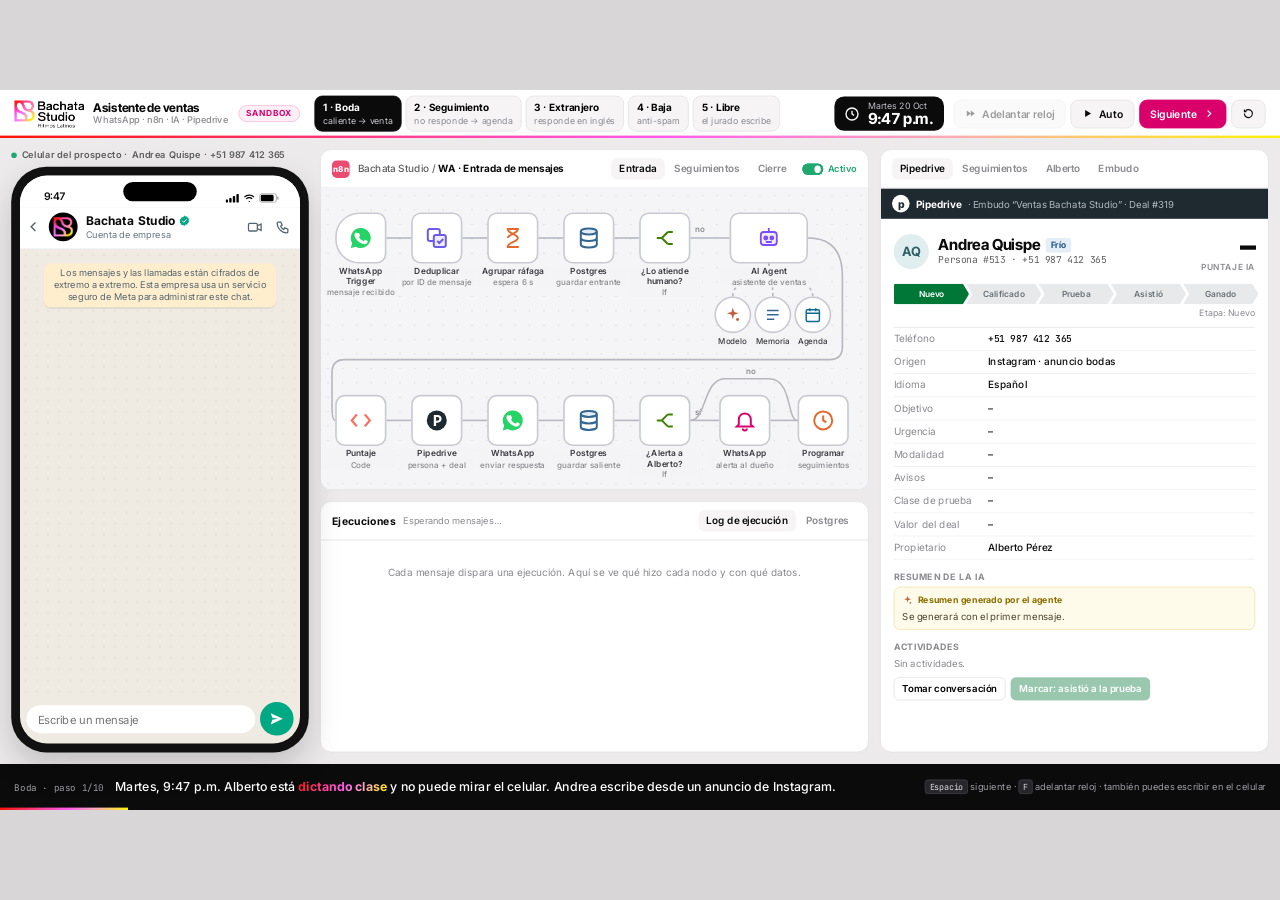
==== demo-bachata-studio.html @ f1394bec "DEMO V1" ====
<!doctype html>
<html lang="es">
<head>
<meta charset="utf-8">
<meta name="viewport" content="width=device-width, initial-scale=1">
<title>Demo Bachata Studio</title>
<link rel="preconnect" href="https://fonts.googleapis.com">
<link rel="preconnect" href="https://fonts.gstatic.com" crossorigin>
<link href="https://fonts.googleapis.com/css2?family=Inter+Tight:wght@600;700;800&family=Inter:wght@400;500;600;700&family=JetBrains+Mono:wght@400;500&display=swap" rel="stylesheet">
<style>
:root{
  --negro:#0B0B0C;--blanco:#fff;--rosa:#FF5EAC;--acento:#D9006C;--gris:#5E5E5E;--gris2:#8A8A8F;
  --linea:#E4E2E3;--suave:#F6F4F5;--fondo:#ECEAEB;
  --degradado:linear-gradient(120deg,#FD1405 0%,#FF3D8B 30%,#FF59EF 52%,#FEABB5 74%,#FEF305 100%);
  --ok:#1FA971;--run:#FF8A00;--wa:#00A884;--wa-out:#D9FDD3;--wa-bg:#EFEAE2;--wa-link:#027EB5;
  --pd:#017737;--pd-dark:#1F2A30;--n8n:#EA4B71;
  --mono:"JetBrains Mono",ui-monospace,Consolas,monospace;
}
*{box-sizing:border-box;margin:0;padding:0}
html,body{height:100%;background:#D9D6D8;overflow:hidden}
body{font-family:"Inter",system-ui,sans-serif;color:var(--negro);-webkit-font-smoothing:antialiased;font-size:13px}
button{font-family:inherit}
button:focus-visible{outline:3px solid var(--rosa);outline-offset:2px}
.viewport{position:fixed;inset:0;display:flex;align-items:center;justify-content:center}
.stage{width:1600px;height:900px;position:relative;transform-origin:center center;flex:none;background:var(--fondo);display:grid;grid-template-rows:60px 1fr 58px;overflow:hidden}

/* Barra superior */
.top{display:flex;align-items:center;gap:12px;white-space:nowrap;padding:0 18px;background:var(--blanco);border-bottom:1px solid var(--linea);position:relative}
.top::after{content:"";position:absolute;left:0;right:0;bottom:-1px;height:3px;background:var(--degradado)}
.top .logo{height:34px}
.top .ttl{font-family:"Inter Tight",sans-serif;font-weight:700;font-size:15px;letter-spacing:-.01em;line-height:1.1}
.top .ttl small{display:block;font-family:"Inter",sans-serif;font-weight:500;font-size:11.5px;color:var(--gris2);letter-spacing:0}
.sandbox{font-size:10.5px;font-weight:700;letter-spacing:.06em;text-transform:uppercase;color:var(--acento);border:1px solid #F6B9D6;background:#FFF0F7;border-radius:999px;padding:3px 9px}
.scns{display:flex;gap:5px;margin-left:6px}
.scn{border:1px solid var(--linea);background:var(--suave);border-radius:10px;padding:6px 10px;cursor:pointer;text-align:left;line-height:1.2;white-space:nowrap}
.scn b{display:block;font-size:12.5px}
.scn span{font-size:11px;color:var(--gris2)}
.scn[aria-pressed="true"]{background:var(--negro);border-color:var(--negro);color:#fff}
.scn[aria-pressed="true"] span{color:#C9C9CE}
.scn.done:not([aria-pressed="true"]) b::after{content:" ✓";color:var(--ok)}
.clock{margin-left:auto;white-space:nowrap;display:flex;align-items:center;gap:10px;background:var(--negro);color:#fff;border-radius:12px;padding:6px 14px 6px 12px}
.clock svg{width:20px;height:20px;flex:none}
.clock .d{font-size:11px;color:#BDBDC3;line-height:1.1;text-transform:capitalize}
.clock .t{font-family:"Inter Tight",sans-serif;font-weight:700;font-size:19px;line-height:1;font-variant-numeric:tabular-nums;letter-spacing:-.01em}
.clock.ff{animation:ffpulse .5s ease-in-out infinite alternate}
@keyframes ffpulse{to{box-shadow:0 0 0 4px rgba(255,94,172,.45)}}
.ctrls{display:flex;gap:6px}
.cbtn{white-space:nowrap;display:inline-flex;align-items:center;gap:7px;border:0;border-radius:10px;padding:9px 13px;font-size:13px;font-weight:600;cursor:pointer;background:var(--suave);color:var(--negro);border:1px solid var(--linea)}
.cbtn svg{width:15px;height:15px}
.cbtn.primary{background:var(--acento);border-color:var(--acento);color:#fff}
.cbtn:disabled{opacity:.4;cursor:default}

/* Cuerpo */
.main{display:grid;grid-template-columns:372px 1fr 486px;gap:14px;padding:14px;min-height:0}
.card{background:var(--blanco);border-radius:14px;border:1px solid var(--linea);overflow:hidden;display:flex;flex-direction:column;min-height:0}
.card-h{display:flex;align-items:center;gap:10px;padding:10px 14px;border-bottom:1px solid var(--linea);min-height:46px}
.card-h h4{font-size:13px;font-weight:700}
.card-h .sub{font-size:11.5px;color:var(--gris2)}
.tabs{display:flex;gap:2px;margin-left:auto;white-space:nowrap}
.tab{border:0;background:transparent;font-size:12.5px;font-weight:600;color:var(--gris2);padding:6px 10px;border-radius:8px;cursor:pointer;position:relative}
.tab[aria-selected="true"]{background:var(--suave);color:var(--negro)}
.tab .badge{position:absolute;top:-3px;right:-4px;min-width:15px;height:15px;border-radius:8px;background:var(--acento);color:#fff;font-size:9.5px;display:none;place-items:center;padding:0 4px}
.tab .badge.on{display:grid}

/* Teléfono del prospecto */
.phone-col{display:flex;flex-direction:column;align-items:center;gap:8px;min-height:0}
.phone-lbl{font-size:11.5px;color:var(--gris);font-weight:600;letter-spacing:.02em;align-self:flex-start;display:flex;gap:6px;align-items:center}
.phone-lbl i{width:7px;height:7px;border-radius:50%;background:var(--ok);display:inline-block}
.phone{width:372px;flex:1;min-height:0;border-radius:44px;background:#111;padding:11px;box-shadow:0 18px 40px rgba(0,0,0,.18);position:relative}
.phone::before{content:"";position:absolute;top:19px;left:50%;width:92px;height:24px;margin-left:-46px;background:#000;border-radius:14px;z-index:3}
.screen{width:100%;height:100%;border-radius:34px;overflow:hidden;display:flex;flex-direction:column;background:var(--wa-bg)}
.sbar{height:40px;background:#fff;display:flex;justify-content:space-between;align-items:flex-end;padding:0 26px 6px 30px;font-size:13px;font-weight:600;font-variant-numeric:tabular-nums}
.sbar .ic{display:flex;gap:5px;align-items:center}
.wa-h{background:#fff;display:flex;align-items:center;gap:10px;padding:6px 12px 9px 8px;border-bottom:1px solid #E9EDEF}
.wa-h .back{width:18px;height:18px;color:#54656F}
.wa-av{width:36px;height:36px;border-radius:50%;background:#000;display:grid;place-items:center;overflow:hidden;flex:none}
.wa-av img{width:24px;height:24px}
.wa-h b{font-size:15px;display:flex;align-items:center;gap:4px}
.wa-h b svg{width:15px;height:15px}
.wa-h small{display:block;font-size:11.5px;color:#667781;margin-top:1px}
.wa-h .ico{margin-left:auto;display:flex;gap:16px;color:#54656F}
.wa-h .ico svg{width:19px;height:19px}
.wa-chat{flex:1;overflow-y:auto;padding:10px 10px 6px;display:flex;flex-direction:column;gap:3px;scroll-behavior:smooth;
  background-color:var(--wa-bg);
  background-image:radial-gradient(rgba(0,0,0,.035) 1px,transparent 1.2px);background-size:14px 14px}
.wa-chat::-webkit-scrollbar{width:0}
.chip{align-self:center;background:#fff;color:#54656F;font-size:11.5px;padding:4px 10px;border-radius:8px;margin:8px 0 6px;box-shadow:0 1px .5px rgba(11,20,26,.13);text-transform:capitalize}
.chip.enc{background:#FFEECD;color:#54656F;text-transform:none;text-align:center;max-width:88%;line-height:1.35}
.b{max-width:82%;padding:6px 8px 4px 9px;border-radius:8px;font-size:13.6px;line-height:1.36;box-shadow:0 1px .5px rgba(11,20,26,.13);position:relative;word-wrap:break-word;animation:pop .22s ease-out}
@keyframes pop{from{opacity:0;transform:translateY(6px) scale(.98)}to{opacity:1;transform:none}}
.b.me{align-self:flex-end;background:var(--wa-out);border-top-right-radius:2px}
.b.them{align-self:flex-start;background:#fff;border-top-left-radius:2px}
.b.gap{margin-top:6px}
.b .meta{float:right;font-size:10.5px;color:#667781;margin:6px 0 -3px 10px;display:inline-flex;gap:3px;align-items:center}
.b .meta svg{width:16px;height:11px}
.b .tpl-h{font-weight:700;margin-bottom:3px}
.b .tpl-f{font-size:11.5px;color:#8696A0;margin-top:4px}
.b .tag{display:inline-block;font-size:10px;font-weight:700;color:#8696A0;letter-spacing:.03em;margin-bottom:3px}
.b.img{padding:3px 3px 4px}
.voucher{width:210px;border-radius:6px;background:linear-gradient(160deg,#742284,#9B2FAE);color:#fff;padding:14px 14px 12px;font-size:12px}
.voucher .y{font-weight:800;font-size:15px;letter-spacing:.02em}
.voucher .amt{font-family:"Inter Tight",sans-serif;font-size:30px;font-weight:800;margin:10px 0 2px}
.voucher .row{display:flex;justify-content:space-between;opacity:.9;margin-top:3px}
.b.img .icap{padding:4px 6px 0}
.btns{align-self:flex-start;width:82%;display:grid;gap:2px;margin-top:2px;animation:pop .22s ease-out}
.btns button{background:#fff;border:0;border-radius:8px;padding:9px 6px;color:var(--wa-link);font-size:13.5px;font-weight:500;box-shadow:0 1px .5px rgba(11,20,26,.13);cursor:pointer;display:flex;align-items:center;justify-content:center;gap:6px}
.btns button svg{width:14px;height:14px}
.btns button.tapped{background:#E7F3F8}
.btns.used button{color:#9DB5C0;cursor:default}
.typing{align-self:flex-start;background:#fff;border-radius:8px;border-top-left-radius:2px;padding:10px 12px;display:flex;gap:4px;box-shadow:0 1px .5px rgba(11,20,26,.13)}
.typing i{width:7px;height:7px;border-radius:50%;background:#A9B3B8;animation:bl 1s infinite}
.typing i:nth-child(2){animation-delay:.15s}.typing i:nth-child(3){animation-delay:.3s}
@keyframes bl{0%,60%,100%{opacity:.35;transform:none}30%{opacity:1;transform:translateY(-3px)}}
.wa-in{display:flex;align-items:center;gap:6px;padding:7px 8px 10px;background:transparent}
.wa-in .box{flex:1;background:#fff;border-radius:22px;padding:9px 14px;display:flex;align-items:center}
.wa-in input{border:0;outline:0;font:inherit;font-size:14px;width:100%;background:transparent}
.wa-in .send{width:42px;height:42px;border-radius:50%;background:var(--wa);border:0;display:grid;place-items:center;cursor:pointer;flex:none}
.wa-in .send svg{width:20px;height:20px;color:#fff}

/* n8n */
.center{display:grid;grid-template-rows:426px 1fr;gap:14px;min-height:0}
.n8n-logo{display:flex;align-items:center;gap:7px;font-weight:700;font-size:13px}
.n8n-logo i{width:22px;height:22px;border-radius:6px;background:var(--n8n);display:grid;place-items:center;color:#fff;font-style:normal;font-size:10px;font-weight:800}
.wf-name{font-size:12.5px;color:var(--gris);font-weight:500}
.wf-name b{color:var(--negro)}
.active-pill{display:inline-flex;align-items:center;gap:6px;font-size:11.5px;font-weight:600;color:var(--ok)}
.active-pill::before{content:"";width:26px;height:14px;border-radius:8px;background:var(--ok);box-shadow:inset 13px 0 0 2px var(--ok),inset -1px 0 0 2px var(--ok);display:inline-block;background:radial-gradient(circle at 19px 7px,#fff 5px,var(--ok) 5.5px)}
.canvas{flex:1;position:relative;background-color:#F5F5F7;background-image:radial-gradient(#CFCFD6 1px,transparent 1.2px);background-size:18px 18px}
.canvas svg.wires{position:absolute;inset:0;width:100%;height:100%;overflow:visible}
.wire{fill:none;stroke:#B7B7C0;stroke-width:2;transition:stroke .25s}
.wire.sub{stroke-dasharray:4 4}
.wire.on{stroke:var(--ok)}
.wire-lbl{font-size:10px;fill:var(--ok);font-weight:600;opacity:0;transition:opacity .25s}
.wire-lbl.on{opacity:1}
.branch-lbl{font-size:10px;fill:var(--gris2);font-weight:600}
.node{position:absolute;width:64px;height:64px;margin:-32px 0 0 -32px;background:#fff;border:2px solid #C9C9D1;border-radius:12px;display:grid;place-items:center;transition:border-color .2s,box-shadow .2s}
.node.trig{border-radius:30px 12px 12px 30px}
.node.ai{width:98px;margin-left:-49px}
.node.sub{width:46px;height:46px;margin:-23px 0 0 -23px;border-radius:50%}
.node svg{width:30px;height:30px}
.node.sub svg{width:22px;height:22px}
.node .lbl{position:absolute;top:100%;left:50%;width:94px;margin-left:-47px;margin-top:5px;text-align:center;font-size:10.5px;background:rgba(245,245,247,.92);border-radius:4px;padding:1px 2px;line-height:1.2;font-weight:600;color:#3B3B42}
.node .lbl small{display:block;font-weight:500;color:var(--gris2);font-size:10px}
.node.ai .lbl{width:124px;margin-left:-62px}
.node.sub .lbl{width:52px;margin-left:-26px;font-weight:500;font-size:10px}
.node.run{border-color:var(--run);box-shadow:0 0 0 5px rgba(255,138,0,.18)}
.node.ok{border-color:var(--ok)}
.node.skip{opacity:.45}
.node .st{position:absolute;right:-8px;top:-8px;width:18px;height:18px;border-radius:50%;display:none;place-items:center;background:var(--ok);color:#fff}
.node .st svg{width:11px;height:11px}
.node.ok .st{display:grid}
.node.run .spin{display:block}
.spin{display:none;position:absolute;inset:-2px;border-radius:inherit;border:2px solid transparent;border-top-color:var(--run);animation:sp .7s linear infinite}
@keyframes sp{to{transform:rotate(360deg)}}
.canvas .idle{position:absolute;left:14px;bottom:12px;font-size:11.5px;color:var(--gris2);display:flex;gap:6px;align-items:center}
.canvas .idle b{color:var(--negro);font-weight:600}

/* Log de ejecución y Postgres */
.exec-meta{font-size:11.5px;color:var(--gris2);display:flex;gap:10px;align-items:center;white-space:nowrap}
.exec-meta .ok{color:var(--ok);font-weight:700}
.exec-meta .run{color:var(--run);font-weight:700}
.log{flex:1;overflow-y:auto;padding:6px 0;font-size:12px}
.log::-webkit-scrollbar,.pane::-webkit-scrollbar{width:8px}
.log::-webkit-scrollbar-thumb,.pane::-webkit-scrollbar-thumb{background:#DADADF;border-radius:4px}
.le{display:grid;grid-template-columns:62px 20px 1fr auto;gap:8px;align-items:start;padding:6px 14px;border-bottom:1px solid #F1F0F1;animation:pop .2s ease-out}
.le .tm{font-family:var(--mono);font-size:11px;color:var(--gris2);padding-top:1px}
.le .ic{width:18px;height:18px;border-radius:5px;display:grid;place-items:center}
.le .ic svg{width:13px;height:13px}
.le .nm{font-weight:600}
.le .ds{color:var(--gris);font-size:11.5px;margin-top:1px}
.le .ms{font-family:var(--mono);font-size:10.5px;color:var(--gris2);padding-top:2px}
.le pre{grid-column:3 / 5;font-family:var(--mono);font-size:10.8px;line-height:1.45;background:#FAFAFB;border:1px solid #EFEFF2;border-radius:8px;padding:7px 9px;white-space:pre-wrap;word-break:break-word;color:#30303A;max-height:150px;overflow:auto;display:none}
.le.open pre{display:block}
.le .tg{cursor:pointer;font-size:10.5px;color:var(--wa-link);font-weight:600;border:0;background:none;padding:0;margin-top:2px}
.jk{color:#9C2A6B}.js{color:#0B7A55}.jn{color:#1D5FC4}
.empty{padding:26px 14px;color:var(--gris2);font-size:12.5px;text-align:center}
table.db{width:100%;border-collapse:collapse;font-size:11.5px}
table.db th{position:sticky;top:0;background:#FAFAFB;text-align:left;font-weight:600;color:var(--gris);padding:7px 10px;border-bottom:1px solid var(--linea);font-family:var(--mono);font-size:10.5px}
table.db td{padding:6px 10px;border-bottom:1px solid #F1F0F1;vertical-align:top}
table.db td.mono{font-family:var(--mono);font-size:10.5px;color:var(--gris);white-space:nowrap}
table.db tr.new{animation:hl 1.6s ease-out}
@keyframes hl{from{background:#FFF4D6}to{background:transparent}}
.dir{font-family:var(--mono);font-size:10px;font-weight:600;padding:1px 5px;border-radius:4px}
.dir.in{background:#E7F3F8;color:#0A6A91}.dir.out{background:#E8F7EF;color:#0B7A55}
.pane{flex:1;overflow-y:auto;min-height:0;display:none}
.pane.on{display:block}
</style>
<style>
/* Pipedrive */
.pd-top{display:flex;align-items:center;gap:8px;background:var(--pd-dark);color:#fff;padding:8px 14px;font-size:12px}
.pd-top .pdl{width:22px;height:22px;border-radius:50%;background:#fff;color:var(--pd-dark);display:grid;place-items:center;font-weight:800;font-size:13px}
.pd-top b{font-size:12.5px}
.pd-top span{color:#AEB8BD}
.pd-body{padding:14px 16px}
.pd-person{display:flex;gap:12px;align-items:center}
.pd-av{width:44px;height:44px;border-radius:50%;background:#E1EEF0;color:#2B5F6A;display:grid;place-items:center;font-weight:700;font-size:16px;flex:none}
.pd-person h3{font-family:"Inter Tight",sans-serif;font-size:19px;font-weight:700;letter-spacing:-.01em;line-height:1.15}
.pd-person .ph{font-size:12px;color:var(--gris);font-family:var(--mono)}
.lbl-chip{font-size:11px;font-weight:700;border-radius:4px;padding:2px 7px;margin-left:6px;vertical-align:2px}
.lbl-chip.hot{background:#FFE1E1;color:#C21D1D}.lbl-chip.warm{background:#FFF1D6;color:#A15C00}.lbl-chip.cold{background:#E3EEF7;color:#2D5F8A}
.lbl-chip.won{background:#DDF3E6;color:#0B7A55}.lbl-chip.lost{background:#ECECEE;color:#5E5E66}.lbl-chip.human{background:#EFE6FF;color:#5B2FB0}
.pd-score{margin-left:auto;text-align:right}
.pd-score .n{font-family:"Inter Tight",sans-serif;font-weight:800;font-size:40px;line-height:1;letter-spacing:-.04em;transition:color .3s}
.pd-score .t{font-size:10.5px;color:var(--gris2);font-weight:600;text-transform:uppercase;letter-spacing:.05em}
.stages{display:flex;margin:14px 0 4px}
.stg{flex:1;height:26px;background:#E7E9EA;color:#6A7378;font-size:10.5px;font-weight:600;display:grid;place-items:center;clip-path:polygon(0 0,calc(100% - 8px) 0,100% 50%,calc(100% - 8px) 100%,0 100%,8px 50%);margin-right:-4px;transition:background .35s,color .35s;white-space:nowrap}
.stg:first-child{clip-path:polygon(0 0,calc(100% - 8px) 0,100% 50%,calc(100% - 8px) 100%,0 100%);border-radius:4px 0 0 4px}
.stg.on{background:var(--pd);color:#fff}
.stg.lost{background:#8C8C94;color:#fff}
.stage-meta{display:flex;justify-content:space-between;font-size:11px;color:var(--gris2);margin-bottom:10px}
.pd-grid{display:grid;grid-template-columns:118px 1fr;font-size:12.5px;border-top:1px solid var(--linea)}
.pd-grid > div{padding:6px 0;border-bottom:1px solid #F0EFF0;min-height:29px}
.pd-grid .k{color:var(--gris2)}
.pd-grid .v{font-weight:500;transition:background .5s}
.pd-grid .v.flash{background:#FFF4D6;border-radius:4px}
.pd-sec{font-size:11px;font-weight:700;text-transform:uppercase;letter-spacing:.06em;color:var(--gris2);margin:14px 0 6px;display:flex;justify-content:space-between;align-items:center}
.ai-note{background:#FFFBEA;border:1px solid #F3E3A6;border-radius:8px;padding:8px 10px;font-size:12px;line-height:1.45;color:#4A4430}
.ai-note b{display:flex;align-items:center;gap:6px;font-size:11px;color:#8A6D00;margin-bottom:3px}
.acts{display:grid;gap:5px}
.act{display:flex;gap:8px;align-items:center;font-size:12px;padding:6px 8px;border:1px solid var(--linea);border-radius:8px;animation:pop .25s ease-out}
.act svg{width:15px;height:15px;color:var(--pd);flex:none}
.act .w{margin-left:auto;font-size:11px;color:var(--gris2);white-space:nowrap}
.act.done{opacity:.55}.act.done span:first-of-type{text-decoration:line-through}
.pd-actions{display:flex;gap:6px;margin-top:10px}
.pbtn{border:1px solid var(--linea);background:#fff;border-radius:7px;padding:6px 10px;font-size:12px;font-weight:600;cursor:pointer;display:inline-flex;gap:6px;align-items:center}
.pbtn.g{background:var(--pd);border-color:var(--pd);color:#fff}
.pbtn:disabled{opacity:.4;cursor:default}
.pbtn.pulse{animation:ring 1s ease-in-out infinite}
@keyframes ring{50%{box-shadow:0 0 0 4px rgba(1,119,55,.25)}}

/* Kanban */
.kb{display:grid;grid-template-columns:repeat(5,1fr);gap:6px;padding:12px}
.kb-col{background:#F4F5F5;border-radius:8px;padding:6px;min-height:120px}
.kb-col h5{font-size:10.5px;font-weight:700;color:#4A5257;margin:2px 2px 6px;display:flex;justify-content:space-between}
.kb-card{background:#fff;border-radius:6px;padding:6px 7px;font-size:11px;box-shadow:0 1px 2px rgba(0,0,0,.08);margin-bottom:5px;border-left:3px solid #C9C9D1;animation:pop .25s ease-out}
.kb-card b{display:block;font-size:11.5px}
.kb-card span{color:var(--gris2)}
.kb-card.hot{border-left-color:#E5484D}.kb-card.warm{border-left-color:#F5A623}.kb-card.cold{border-left-color:#5B8DB8}.kb-card.won{border-left-color:var(--pd)}.kb-card.lost{border-left-color:#8C8C94}
.kpis{display:grid;grid-template-columns:repeat(3,1fr);gap:8px;padding:0 12px 12px}
.kpi{border:1px solid var(--linea);border-radius:10px;padding:9px 10px}
.kpi .n{font-family:"Inter Tight",sans-serif;font-weight:800;font-size:24px;letter-spacing:-.03em;line-height:1}
.kpi .t{font-size:11px;color:var(--gris);margin-top:4px;line-height:1.3}

/* Seguimientos */
.q-intro{padding:12px 14px 4px;font-size:12px;color:var(--gris);line-height:1.45}
.q-rules{display:flex;flex-wrap:wrap;gap:6px;padding:6px 14px 10px}
.q-rules span{font-size:11px;background:var(--suave);border:1px solid var(--linea);border-radius:999px;padding:3px 8px}
.job{display:grid;grid-template-columns:92px 1fr auto;gap:10px;align-items:start;padding:9px 14px;border-top:1px solid #F0EFF0;animation:pop .25s ease-out}
.job .when{font-family:var(--mono);font-size:11px;line-height:1.35;color:#30303A}
.job .when small{display:block;color:var(--acento);font-family:"Inter",sans-serif;font-size:10px;margin-top:2px}
.job .what b{font-size:12.5px;display:block}
.job .what span{font-size:11.5px;color:var(--gris)}
.job .ch{display:inline-block;font-size:10px;font-weight:700;border-radius:4px;padding:1px 6px;margin-top:4px}
.ch.free{background:#E8F7EF;color:#0B7A55}.ch.tpl{background:#FFF1D6;color:#A15C00}.ch.utl{background:#E7F3F8;color:#0A6A91}
.st-pill{font-size:10.5px;font-weight:700;border-radius:999px;padding:3px 9px;white-space:nowrap}
.st-pill.prog{background:#F0F0F3;color:#4A4A55}.st-pill.sent{background:#DDF3E6;color:#0B7A55}.st-pill.canc{background:#F6E7EC;color:#A3214F;text-decoration:none}
.st-pill.next{background:var(--negro);color:#fff}
.job.cancel .what b{text-decoration:line-through;color:var(--gris2)}

/* Dueño */
.owner{padding:12px;display:flex;flex-direction:column;gap:10px;height:100%}
.owner-intro{font-size:12px;color:var(--gris);line-height:1.45}
.mini-wa{flex:1;border-radius:14px;border:1px solid var(--linea);overflow:hidden;display:flex;flex-direction:column;min-height:300px}
.mini-wa .wa-h{padding:8px 12px}
.mini-chat{flex:1;background:var(--wa-bg);padding:10px;display:flex;flex-direction:column;gap:6px;overflow-y:auto}
.alert{align-self:flex-start;max-width:92%;background:#fff;border-radius:8px;border-top-left-radius:2px;padding:8px 10px;font-size:12.5px;line-height:1.42;box-shadow:0 1px .5px rgba(11,20,26,.13);animation:pop .25s ease-out}
.alert .hd{font-weight:700;margin-bottom:3px}
.alert .meta{display:block;text-align:right;font-size:10.5px;color:#667781;margin-top:2px}
.alert-btns{display:flex;gap:4px;margin-top:6px}
.alert-btns button{flex:1;border:0;border-top:1px solid #E9EDEF;background:#fff;color:var(--wa-link);font-size:12px;font-weight:600;padding:7px 4px 2px;cursor:pointer}
.alert-btns button:disabled{color:#9DB5C0;cursor:default}

/* Embudo */
.funnel{padding:14px}
.f-row{display:grid;grid-template-columns:150px 1fr 54px;gap:10px;align-items:center;margin-bottom:9px;font-size:12.5px}
.f-bar{height:22px;background:#F0EFF0;border-radius:5px;overflow:hidden}
.f-bar i{display:block;height:100%;background:var(--negro);border-radius:5px;transition:width .6s}
.f-bar i.p{background:var(--rosa)}
.f-row b{font-family:"Inter Tight",sans-serif;font-size:15px;text-align:right}
.f-note{font-size:11.5px;color:var(--gris2);line-height:1.45;margin-top:12px;border-top:1px solid var(--linea);padding-top:10px}

/* Narración */
.cap{display:flex;align-items:center;gap:14px;padding:0 18px;background:var(--negro);color:#fff}
.cap .stepn{font-family:var(--mono);font-size:11.5px;color:#9E9EA6;white-space:nowrap}
.cap .txt{font-size:15.5px;font-weight:500;line-height:1.35;flex:1}
.cap .txt b{background:var(--degradado);-webkit-background-clip:text;background-clip:text;color:transparent;font-weight:700}
.cap .hint{font-size:11.5px;color:#9E9EA6;white-space:nowrap}
.cap .hint kbd{font-family:var(--mono);font-size:10.5px;background:#26262B;border:1px solid #3A3A40;border-radius:4px;padding:1px 5px;color:#ddd}
.progress{position:absolute;left:0;bottom:0;height:3px;background:var(--degradado);transition:width .3s}

@media (prefers-reduced-motion: reduce){*{animation:none!important;transition:none!important}}
</style>
</head>
<body>
<div class="viewport"><div class="stage" id="stage">

<header class="top">
  <img class="logo" src="[data-uri]" alt="Bachata Studio, Ritmos Latinos">
  <div class="ttl">Asistente de ventas<small>WhatsApp · n8n · IA · Pipedrive</small></div>
  <span class="sandbox">Sandbox</span>
  <div class="scns" id="scns" role="group" aria-label="Escenarios"></div>
  <div class="clock" id="clock" title="Reloj simulado">
    <svg viewBox="0 0 24 24" fill="none" stroke="currentColor" stroke-width="2"><circle cx="12" cy="12" r="9"/><path d="M12 7v5l3 2"/></svg>
    <div><div class="d" id="clockD">–</div><div class="t" id="clockT">–</div></div>
  </div>
  <div class="ctrls">
    <button class="cbtn" id="btnFF" title="Adelantar el reloj al siguiente envío programado">
      <svg viewBox="0 0 24 24" fill="currentColor"><path d="M4 6l8 6-8 6zM12 6l8 6-8 6z"/></svg>Adelantar reloj</button>
    <button class="cbtn" id="btnAuto" title="Reproducir el escenario solo">
      <svg viewBox="0 0 24 24" fill="currentColor"><path d="M7 5l12 7-12 7z"/></svg><span>Auto</span></button>
    <button class="cbtn primary" id="btnNext" title="Siguiente paso (Espacio)">Siguiente
      <svg viewBox="0 0 24 24" fill="none" stroke="currentColor" stroke-width="2.5"><path d="M9 6l6 6-6 6"/></svg></button>
    <button class="cbtn" id="btnReset" title="Reiniciar todo">
      <svg viewBox="0 0 24 24" fill="none" stroke="currentColor" stroke-width="2.2"><path d="M4 12a8 8 0 1 0 2.4-5.7M4 4v4h4"/></svg></button>
  </div>
</header>

<main class="main">

  <!-- Teléfono del prospecto -->
  <section class="phone-col" aria-label="WhatsApp del prospecto">
    <div class="phone-lbl"><i></i>Celular del prospecto · <span id="leadLbl">–</span></div>
    <div class="phone">
      <div class="screen">
        <div class="sbar"><span id="sbTime">9:41</span><span class="ic">
          <svg width="17" height="11" viewBox="0 0 17 11" fill="#000"><rect x="0" y="7" width="3" height="4" rx="1"/><rect x="4.5" y="5" width="3" height="6" rx="1"/><rect x="9" y="2.5" width="3" height="8.5" rx="1"/><rect x="13.5" y="0" width="3" height="11" rx="1"/></svg>
          <svg width="15" height="11" viewBox="0 0 15 11" fill="#000"><path d="M7.5 2.2c2.1 0 4 .8 5.5 2.2l1.1-1.1A9.3 9.3 0 0 0 7.5.6 9.3 9.3 0 0 0 .9 3.3L2 4.4a7.7 7.7 0 0 1 5.5-2.2zm0 3.2c1.2 0 2.3.5 3.2 1.3l1.1-1.1a6.1 6.1 0 0 0-8.6 0l1.1 1.1c.9-.8 2-1.3 3.2-1.3zm0 3.2c.4 0 .8.2 1.1.4L7.5 10.1 6.4 9c.3-.2.7-.4 1.1-.4z"/></svg>
          <svg width="25" height="12" viewBox="0 0 25 12"><rect x=".5" y=".5" width="21" height="11" rx="3" fill="none" stroke="#000" opacity=".4"/><rect x="2" y="2" width="16" height="8" rx="1.6" fill="#000"/><rect x="22.5" y="4" width="1.6" height="4" rx=".8" fill="#000" opacity=".4"/></svg></span></div>
        <div class="wa-h">
          <svg class="back" viewBox="0 0 24 24" fill="none" stroke="currentColor" stroke-width="2.4"><path d="M15 5l-7 7 7 7"/></svg>
          <div class="wa-av"><img src="[data-uri]" alt=""></div>
          <div><b>Bachata Studio <svg viewBox="0 0 24 24"><path fill="#00A884" d="M12 1.5l2.6 1.9 3.2-.1 1 3 2.6 1.9-1 3.1 1 3.1-2.6 1.9-1 3-3.2-.1L12 22.5l-2.6-1.9-3.2.1-1-3L2.6 15.8l1-3.1-1-3.1 2.6-1.9 1-3 3.2.1z"/><path d="M8 12.2l2.7 2.7L16.3 9" fill="none" stroke="#fff" stroke-width="2"/></svg></b><small>Cuenta de empresa</small></div>
          <div class="ico"><svg viewBox="0 0 24 24" fill="none" stroke="currentColor" stroke-width="2"><rect x="2" y="6" width="14" height="12" rx="2"/><path d="M16 10l6-3v10l-6-3"/></svg><svg viewBox="0 0 24 24" fill="none" stroke="currentColor" stroke-width="2"><path d="M5 4h4l2 5-2.5 1.5a11 11 0 0 0 5 5L15 13l5 2v4a2 2 0 0 1-2 2A16 16 0 0 1 3 6a2 2 0 0 1 2-2"/></svg></div>
        </div>
        <div class="wa-chat" id="waChat" aria-live="polite"></div>
        <form class="wa-in" id="waForm" autocomplete="off">
          <div class="box"><input id="waInput" placeholder="Escribe un mensaje" aria-label="Escribir como prospecto"></div>
          <button class="send" type="submit" aria-label="Enviar"><svg viewBox="0 0 24 24" fill="currentColor"><path d="M3 20.5l18-8.5L3 3.5l2.2 7.1L14 12l-8.8 1.4z"/></svg></button>
        </form>
      </div>
    </div>
  </section>

  <!-- n8n -->
  <section class="center">
    <div class="card">
      <div class="card-h">
        <span class="n8n-logo"><i>n8n</i></span>
        <span class="wf-name" id="wfName">–</span>
        <div class="tabs" id="wfTabs" role="tablist" aria-label="Workflows"></div>
        <span class="active-pill">Activo</span>
      </div>
      <div class="canvas" id="canvas"></div>
    </div>
    <div class="card">
      <div class="card-h">
        <h4 id="execTitle">Ejecuciones</h4>
        <span class="exec-meta" id="execMeta">Esperando mensajes…</span>
        <div class="tabs" role="tablist" aria-label="Detalle">
          <button class="tab" role="tab" data-lp="exec" aria-selected="true">Log de ejecución</button>
          <button class="tab" role="tab" data-lp="db" aria-selected="false">Postgres<span class="badge" id="bdgDb"></span></button>
        </div>
      </div>
      <div class="pane on log" id="lpExec"><div class="empty">Cada mensaje dispara una ejecución. Aquí se ve qué hizo cada nodo y con qué datos.</div></div>
      <div class="pane" id="lpDb">
        <table class="db"><thead><tr><th>id</th><th>telefono</th><th>dir</th><th>texto</th><th>wamid</th><th>created_at</th></tr></thead><tbody id="dbRows"></tbody></table>
      </div>
    </div>
  </section>

  <!-- Derecha -->
  <section class="card" aria-label="CRM y seguimiento">
    <div class="card-h">
      <div class="tabs" id="rTabs" role="tablist" aria-label="Paneles" style="margin-left:0">
        <button class="tab" role="tab" data-rp="crm" aria-selected="true">Pipedrive<span class="badge" id="bdg-crm"></span></button>
        <button class="tab" role="tab" data-rp="seg" aria-selected="false">Seguimientos<span class="badge" id="bdg-seg"></span></button>
        <button class="tab" role="tab" data-rp="owner" aria-selected="false">Alberto<span class="badge" id="bdg-owner"></span></button>
        <button class="tab" role="tab" data-rp="funnel" aria-selected="false">Embudo<span class="badge" id="bdg-funnel"></span></button>
      </div>
    </div>
    <div class="pane on" id="rp-crm"></div>
    <div class="pane" id="rp-seg"></div>
    <div class="pane" id="rp-owner"></div>
    <div class="pane" id="rp-funnel"></div>
  </section>
</main>

<footer class="cap">
  <span class="stepn" id="capStep">–</span>
  <span class="txt" id="capTxt">–</span>
  <span class="hint"><kbd>Espacio</kbd> siguiente · <kbd>F</kbd> adelantar reloj · también puedes escribir en el celular</span>
  <i class="progress" id="capProg"></i>
</footer>

</div></div>
<script>
/* =====================================================================
   CONFIGURACIÓN DEL ESTUDIO
   Datos de bachatastudio.com y del pitch. Los marcados "POR CONFIRMAR"
   deben validarse con Alberto antes del pitch.
   ===================================================================== */
const CONFIG = {
  estudio: 'Bachata Studio',
  director: 'Alberto Pérez',
  directorCorto: 'Alberto',
  direccion: 'Calle Tarata 269, Int. 205, Miraflores',
  numero: '+51 963 068 846',
  phoneNumberId: '481920374651029',
  precioHora: 50,                               // clases privadas, S/ 50 la hora (pitch)
  mensualidad: 'S/ 220 al mes',                 // POR CONFIRMAR con el estudio
  paqueteBoda: { horas: 8, precio: 350, vigencia: '2 meses' }, // paquete real del estudio (página de reservas)
  paquetes: [{ h: 4, p: 200, v: '1 mes' }, { h: 8, p: 350, v: '2 meses' }, { h: 16, p: 600, v: '3 meses' }],
  horario: {
    es: 'de lunes a viernes de 6 a 10 p.m. y los sábados de 5 a 10 p.m.',
    en: 'Monday to Friday 6–10 p.m. and Saturdays 5–10 p.m.'
  },
  pruebas: [{ dow: 4, h: 19 }, { dow: 6, h: 17 }], // clases de prueba: jueves 7 p.m. y sábado 5 p.m. (POR CONFIRMAR)
  ltv: 2100,
  silencio: { desde: 21, hasta: 9 },            // no se envían seguimientos comerciales de 9 p.m. a 9 a.m.
  cadencia: [
    { k: 's8',  h: 8,   n: 'Seguimiento 8 h' },
    { k: 's23', h: 23,  n: 'Seguimiento 23 h' },
    { k: 'd3',  h: 72,  n: 'Seguimiento día 3' },
    { k: 'd7',  h: 168, n: 'Seguimiento día 7' }
  ],
  umbralCaliente: 80,
  modelo: 'claude-haiku-5-5'
};

/* ---------- utilidades ---------- */
const $ = (s, r = document) => r.querySelector(s);
const $$ = (s, r = document) => [...r.querySelectorAll(s)];
const el = (tag, cls, html) => { const e = document.createElement(tag); if (cls) e.className = cls; if (html != null) e.innerHTML = html; return e; };
const esc = s => String(s).replace(/[&<>"]/g, c => ({ '&': '&amp;', '<': '&lt;', '>': '&gt;', '"': '&quot;' }[c]));
const norm = s => s.toLowerCase().normalize('NFD').replace(/[̀-ͯ]/g, '');
let SPEED = 1;
const sleep = ms => new Promise(r => setTimeout(r, ms * SPEED));
const rnd = (a, b) => a + Math.random() * (b - a);
const hex = n => [...Array(n)].map(() => '0123456789ABCDEF'[Math.floor(Math.random() * 16)]).join('');
const wamid = () => 'wamid.HBgLNTE5' + hex(26);

const DIAS = ['domingo', 'lunes', 'martes', 'miércoles', 'jueves', 'viernes', 'sábado'];
const DIAS_EN = ['Sunday', 'Monday', 'Tuesday', 'Wednesday', 'Thursday', 'Friday', 'Saturday'];
const MESES = ['ene', 'feb', 'mar', 'abr', 'may', 'jun', 'jul', 'ago', 'set', 'oct', 'nov', 'dic'];
function fmtT(d) { let h = d.getHours(), m = d.getMinutes(); const ap = h >= 12 ? 'p.m.' : 'a.m.'; h = h % 12 || 12; return h + ':' + String(m).padStart(2, '0') + ' ' + ap; }
function fmtTen(d) { let h = d.getHours(), m = d.getMinutes(); const ap = h >= 12 ? 'p.m.' : 'a.m.'; h = h % 12 || 12; return h + (m ? ':' + String(m).padStart(2, '0') : '') + ' ' + ap; }
function fmtTshort(d) { let h = d.getHours(), m = d.getMinutes(); const ap = h >= 12 ? 'p.m.' : 'a.m.'; h = h % 12 || 12; return h + (m ? ':' + String(m).padStart(2, '0') : '') + ' ' + ap; }
const fmtDay = d => DIAS[d.getDay()] + ' ' + d.getDate() + ' ' + MESES[d.getMonth()];
const fmtDT = d => DIAS[d.getDay()].slice(0, 3) + ' ' + d.getDate() + ' · ' + fmtT(d);
const iso = d => { const p = n => String(n).padStart(2, '0'); return d.getFullYear() + '-' + p(d.getMonth() + 1) + '-' + p(d.getDate()) + ' ' + p(d.getHours()) + ':' + p(d.getMinutes()) + ':' + p(d.getSeconds()) + '-05'; };
const addH = (d, h) => new Date(d.getTime() + h * 3600e3);
const addS = (d, s) => new Date(d.getTime() + s * 1e3);
const sameDay = (a, b) => a && b && a.toDateString() === b.toDateString();
function slotLabel(d, lang) {
  if (lang === 'en') return DIAS_EN[d.getDay()] + ' ' + fmtTshort(d);
  const n = DIAS[d.getDay()]; return n[0].toUpperCase() + n.slice(1) + ' ' + fmtTshort(d);
}
function nextSlots(from, n = 2) {
  const out = []; const d = new Date(from); d.setMinutes(0, 0, 0);
  for (let i = 0; i < 21 * 24 && out.length < n; i++) {
    d.setHours(d.getHours() + 1);
    if ((d - from) < 12 * 3600e3) continue;
    if (CONFIG.pruebas.some(p => p.dow === d.getDay() && p.h === d.getHours())) out.push(new Date(d));
  }
  return out;
}

/* ---------- JSON coloreado para el log ---------- */
function jsonHTML(o) {
  return esc(JSON.stringify(o, null, 2))
    .replace(/(&quot;[^&]*?&quot;)(\s*:)/g, '<span class="jk">$1</span>$2')
    .replace(/:\s(&quot;.*?&quot;)/g, ': <span class="js">$1</span>')
    .replace(/:\s(-?\d+\.?\d*|true|false|null)/g, ': <span class="jn">$1</span>');
}

/* ---------- íconos ---------- */
const IC = {
  wa: '<svg viewBox="0 0 24 24"><path fill="#25D366" d="M12 2a10 10 0 0 0-8.6 15.1L2 22l5-1.3A10 10 0 1 0 12 2z"/><path fill="#fff" d="M8.6 7.3c.2-.4.4-.4.7-.4h.5c.2 0 .4 0 .6.5l.8 1.9c.1.2.1.4 0 .6l-.4.6-.4.4c-.1.2-.2.3 0 .6.2.3.8 1.3 1.7 2.1 1.2 1 2.1 1.3 2.4 1.5.3.1.5.1.6-.1l.9-1c.2-.3.4-.2.6-.1l1.8.9c.3.1.4.2.5.3 0 .2 0 .9-.3 1.6-.3.7-1.6 1.4-2.2 1.4-.6.1-1.2.3-3.9-.8-3.3-1.3-5.4-4.7-5.5-4.9-.2-.2-1.3-1.7-1.3-3.3s.8-2.3 1.1-2.6z"/></svg>',
  dedupe: '<svg viewBox="0 0 24 24" fill="none" stroke="#6B5CE7" stroke-width="2"><rect x="3" y="3" width="12" height="12" rx="2"/><rect x="9" y="9" width="12" height="12" rx="2" fill="#EEEBFF"/><path d="M12.5 15l2 2 4-4"/></svg>',
  wait: '<svg viewBox="0 0 24 24" fill="none" stroke="#E26A2C" stroke-width="2"><path d="M6 3h12M6 21h12M7 3c0 5 10 5 10 9s-10 4-10 9M17 3c0 5-10 5-10 9"/></svg>',
  pg: '<svg viewBox="0 0 24 24" fill="none" stroke="#336791" stroke-width="2"><ellipse cx="12" cy="5.5" rx="8" ry="3" fill="#E4EDF5"/><path d="M4 5.5v13c0 1.7 3.6 3 8 3s8-1.3 8-3v-13M4 12c0 1.7 3.6 3 8 3s8-1.3 8-3"/></svg>',
  ifn: '<svg viewBox="0 0 24 24" fill="none" stroke="#408000" stroke-width="2"><path d="M4 12h5M15 6h5M15 18h5M9 12l6-6M9 12l6 6"/></svg>',
  ai: '<svg viewBox="0 0 24 24" fill="none" stroke="#7B4DFF" stroke-width="1.8"><rect x="4" y="6" width="16" height="13" rx="3" fill="#F1ECFF"/><circle cx="9" cy="12" r="1.5" fill="#7B4DFF"/><circle cx="15" cy="12" r="1.5" fill="#7B4DFF"/><path d="M12 2v4M9 16h6"/></svg>',
  model: '<svg viewBox="0 0 24 24" fill="#C15F3C"><path d="M12 2l1.8 6.2L20 10l-6.2 1.8L12 18l-1.8-6.2L4 10l6.2-1.8z"/><circle cx="18.5" cy="18.5" r="2"/></svg>',
  mem: '<svg viewBox="0 0 24 24" fill="none" stroke="#336791" stroke-width="2"><path d="M4 6h16M4 12h16M4 18h10"/></svg>',
  tool: '<svg viewBox="0 0 24 24" fill="none" stroke="#0A6A91" stroke-width="2"><rect x="3" y="5" width="18" height="16" rx="2"/><path d="M3 10h18M8 3v4M16 3v4"/></svg>',
  code: '<svg viewBox="0 0 24 24" fill="none" stroke="#FF6D5A" stroke-width="2.2"><path d="M8 6l-5 6 5 6M16 6l5 6-5 6"/></svg>',
  pd: '<svg viewBox="0 0 24 24"><circle cx="12" cy="12" r="10" fill="#1F2A30"/><path fill="#fff" d="M9 6.5h3.6c2.6 0 4.2 1.6 4.2 3.9s-1.6 3.9-4.2 3.9h-1.3v3.2H9zm2.3 2v3.8h1.2c1.3 0 2-.7 2-1.9s-.7-1.9-2-1.9z"/></svg>',
  bell: '<svg viewBox="0 0 24 24" fill="none" stroke="#D9006C" stroke-width="2"><path d="M6 16V11a6 6 0 1 1 12 0v5l2 2H4zM10 20a2 2 0 0 0 4 0"/></svg>',
  sched: '<svg viewBox="0 0 24 24" fill="none" stroke="#E26A2C" stroke-width="2"><circle cx="12" cy="12" r="9"/><path d="M12 7v5l3 2"/></svg>',
  cal: '<svg viewBox="0 0 24 24" fill="none" stroke="#0A6A91" stroke-width="2"><rect x="3" y="5" width="18" height="16" rx="2"/><path d="M3 10h18M8 3v4M16 3v4M8 14h3v3H8z"/></svg>',
  tpl: '<svg viewBox="0 0 24 24" fill="none" stroke="#A15C00" stroke-width="2"><rect x="4" y="3" width="16" height="18" rx="2" fill="#FFF6E2"/><path d="M8 8h8M8 12h8M8 16h5"/></svg>',
  eye: '<svg viewBox="0 0 24 24" fill="none" stroke="#7B4DFF" stroke-width="2"><path d="M2 12s4-7 10-7 10 7 10 7-4 7-10 7S2 12 2 12z" fill="#F1ECFF"/><circle cx="12" cy="12" r="3"/></svg>',
  user: '<svg viewBox="0 0 24 24" fill="none" stroke="#D9006C" stroke-width="2"><circle cx="10" cy="8" r="4"/><path d="M3 21c0-4 3-6 7-6M15 18l2 2 4-4"/></svg>',
  fitco: '<svg viewBox="0 0 24 24"><rect x="2" y="2" width="20" height="20" rx="6" fill="#111"/><path d="M7 8.5h3M7 15.5h3M5.5 12h13M14 8.5h3M14 15.5h3" stroke="#3CE0A0" stroke-width="2.2" stroke-linecap="round"/></svg>',
  sw: '<svg viewBox="0 0 24 24" fill="none" stroke="#408000" stroke-width="2"><path d="M4 12h6M10 12l6-7h4M10 12h10M10 12l6 7h4"/></svg>',
  check: '<svg viewBox="0 0 24 24" fill="none" stroke="#fff" stroke-width="3.5"><path d="M5 12.5l4.5 4.5L19 7.5"/></svg>',
  ticks: '<svg viewBox="0 0 16 11" fill="none" stroke="#53BDEB" stroke-width="1.5"><path d="M1 6l3 3 6-7M6 8l1 1 6-7"/></svg>',
  reply: '<svg viewBox="0 0 24 24" fill="none" stroke="currentColor" stroke-width="2"><path d="M9 14l-5-5 5-5M4 9h10a6 6 0 0 1 6 6v5"/></svg>',
  link: '<svg viewBox="0 0 24 24" fill="none" stroke="currentColor" stroke-width="2"><path d="M14 4h6v6M20 4l-9 9M18 14v5a1 1 0 0 1-1 1H5a1 1 0 0 1-1-1V7a1 1 0 0 1 1-1h5"/></svg>'
};

/* ---------- estado ---------- */
const S = {
  now: new Date(2026, 9, 20, 21, 46),
  leads: {}, order: [], current: null,
  jobs: [], db: [], alerts: [],
  exec: 2317, rowId: 1041, deal: 318, person: 512,
  busy: false, auto: false,
  stats: { respuestas: 0, tiempos: [], fueraHorario: 0, seguimientos: 0, pruebas: 0, ventas: 0, monto: 0, bajas: 0 }
};

function newLead(o) {
  const L = Object.assign({
    lang: 'es', origen: 'Botón web', objetivo: null, urgencia: null, urgSem: null, modalidad: null, estilo: null,
    consent: null, askedConsent: false, trial: null, score: 0, label: null, stage: 'Nuevo', lost: false, won: false,
    human: false, lastIn: null, chat: [], acts: [], resumen: '', value: null, alerted: false, lastDay: null,
    pidioPrecio: false, flags: {}
  }, o);
  L.personId = ++S.person; L.dealId = ++S.deal;
  S.leads[L.id] = L; S.order.push(L.id);
  return L;
}
const cur = () => S.leads[S.current];

/* ---------- reloj ---------- */
function renderClock() {
  $('#clockD').textContent = fmtDay(S.now);
  $('#clockT').textContent = fmtT(S.now);
  $('#sbTime').textContent = fmtT(S.now).replace(/ [ap]\.m\./, '');
}
async function advanceTo(target, animate = true) {
  if (!animate || target - S.now < 60e3) { S.now = new Date(target); renderClock(); return; }
  $('#clock').classList.add('ff');
  const start = S.now.getTime(), end = target.getTime(), steps = 26;
  for (let i = 1; i <= steps; i++) {
    const k = i / steps, e = 1 - Math.pow(1 - k, 3);
    S.now = new Date(start + (end - start) * e); renderClock();
    await sleep(38);
  }
  S.now = new Date(target); renderClock();
  $('#clock').classList.remove('ff');
}
const tick = s => { S.now = addS(S.now, s); renderClock(); };

/* ---------- celular del prospecto ---------- */
function chatPush(L, item) {
  if (item.at && !sameDay(L.lastDay, item.at) && item.kind !== 'chip' && item.kind !== 'btns') {
    L.lastDay = item.at;
    chatPush(L, { kind: 'chip', text: fmtDay(item.at) });
  }
  L.chat.push(item);
  if (L.id === S.current) { $('#waChat').append(renderItem(L, item)); scrollChat(); }
}
function scrollChat() { const c = $('#waChat'); c.scrollTop = c.scrollHeight; }
function renderItem(L, it) {
  if (it.kind === 'chip') return el('div', 'chip', esc(it.text));
  if (it.kind === 'enc') return el('div', 'chip enc', esc(it.text));
  if (it.kind === 'btns') {
    const w = el('div', 'btns' + (it.used ? ' used' : ''));
    it.opts.forEach(o => {
      const b = el('button', it.used === o ? 'tapped' : '', IC.reply + esc(o));
      b.type = 'button';
      b.onclick = () => { if (it.used || S.busy) return; userTap(L, it, o); };
      w.append(b);
    });
    it.node = w; return w;
  }
  const me = it.kind === 'me';
  const b = el('div', 'b ' + (me ? 'me' : 'them') + (it.img ? ' img' : ''));
  let h = '';
  if (it.tpl) h += '<div class="tag">PLANTILLA · ' + esc(it.tpl.cat.toUpperCase()) + '</div>' + (it.tpl.header ? '<div class="tpl-h">' + esc(it.tpl.header) + '</div>' : '');
  if (it.img) h += it.img + '<div class="icap">' + esc(it.text || '');
  else h += esc(it.text).replace(/\n/g, '<br>');
  if (it.tpl && it.tpl.footer) h += '<div class="tpl-f">' + esc(it.tpl.footer) + '</div>';
  h += '<span class="meta">' + fmtT(it.at) + (me ? IC.ticks : '') + '</span>';
  if (it.img) h += '</div>';
  b.innerHTML = h;
  return b;
}
function renderPhone() {
  const L = cur(); const c = $('#waChat'); c.innerHTML = '';
  if (!L) return;
  $('#leadLbl').textContent = L.name + ' · ' + L.phoneFmt;
  c.append(el('div', 'chip enc', 'Los mensajes y las llamadas están cifrados de extremo a extremo. Esta empresa usa un servicio seguro de Meta para administrar este chat.'));
  L.chat.forEach(it => c.append(renderItem(L, it)));
  scrollChat();
}
function showTyping(on) {
  const c = $('#waChat'); const t = $('.typing', c);
  if (on && !t) { c.append(el('div', 'typing', '<i></i><i></i><i></i>')); scrollChat(); }
  if (!on && t) t.remove();
}
async function typeInto(text) {
  const inp = $('#waInput'); inp.value = '';
  const n = text.length, per = Math.max(10, Math.min(28, 900 / n));
  for (let i = 0; i < n; i++) { inp.value += text[i]; if (i % 2 === 0) await sleep(per); }
  await sleep(220); inp.value = '';
}

/* ---------- badges de pestañas ---------- */
function badge(id, on = true) { const b = $('#bdg-' + id) || $('#' + id); if (!b) return; b.textContent = on === true ? '•' : on; b.classList.toggle('on', !!on); }
function showR(tab) {
  $$('#rTabs .tab').forEach(t => t.setAttribute('aria-selected', t.dataset.rp === tab));
  $$('[id^="rp-"]').forEach(p => p.classList.toggle('on', p.id === 'rp-' + tab));
  badge(tab, false);
}
function showL(tab) {
  $$('[data-lp]').forEach(t => t.setAttribute('aria-selected', t.dataset.lp === tab));
  $('#lpExec').classList.toggle('on', tab === 'exec'); $('#lpDb').classList.toggle('on', tab === 'db');
  if (tab === 'db') badge('bdgDb', false);
}

/* =====================================================================
   PANELES: Pipedrive, Seguimientos, Celular de Alberto, Embudo, Postgres
   ===================================================================== */
const STAGES = ['Nuevo', 'Calificado', 'Prueba agendada', 'Asistió', 'Ganado'];
function labelOf(L) {
  if (L.won) return ['won', 'Ganado'];
  if (L.lost) return ['lost', 'Perdido'];
  if (L.score >= CONFIG.umbralCaliente) return ['hot', 'Caliente'];
  if (L.score >= 50) return ['warm', 'Tibio'];
  return ['cold', 'Frío'];
}
function fieldsOf(L) {
  return [
    ['Teléfono', '<span style="font-family:var(--mono);font-size:12px">' + esc(L.e164) + '</span>'],
    ['Origen', esc(L.origen)],
    ['Idioma', L.lang === 'en' ? 'Inglés' : 'Español'],
    ['Objetivo', esc(L.objetivo || '–')],
    ['Urgencia', esc(L.urgencia || '–')],
    ['Modalidad', esc(L.modalidad || '–')],
    ['Avisos', L.consent === true ? 'Aceptó recibir avisos' : L.consent === false ? (L.lost ? 'Pidió baja' : 'No acepta avisos') : '–'],
    ['Clase de prueba', L.trial ? fmtDay(L.trial) + ', ' + fmtTshort(L.trial) : '–'],
    ['Valor del deal', L.value ? 'S/ ' + L.value.toLocaleString('es-PE') : '–'],
    ['Propietario', CONFIG.director]
  ];
}
function renderCRM() {
  const L = cur(); const p = $('#rp-crm');
  if (!L) { p.innerHTML = '<div class="empty">Sin prospectos todavía.</div>'; return; }
  const [lc, lt] = labelOf(L);
  const prev = L._prev || {};
  const F = fieldsOf(L);
  const stIdx = L.lost ? -1 : STAGES.indexOf(L.stage);
  const ini = L.name.split(' ').map(w => w[0]).slice(0, 2).join('');
  const since = L.firstIn ? 'Creado ' + fmtDT(L.firstIn) : '';
  p.innerHTML = `
    <div class="pd-top"><span class="pdl">p</span><b>Pipedrive</b><span>· Embudo “Ventas Bachata Studio” · Deal #${L.dealId}</span></div>
    <div class="pd-body">
      <div class="pd-person">
        <div class="pd-av">${esc(ini)}</div>
        <div><h3>${esc(L.name)}<span class="lbl-chip ${lc}">${lt}</span>${L.human ? '<span class="lbl-chip human">Atiende humano</span>' : ''}</h3>
          <div class="ph">Persona #${L.personId} · ${esc(L.e164)}</div></div>
        <div class="pd-score"><div class="n ${L.score >= CONFIG.umbralCaliente ? 'grad' : ''}" style="${L.score >= CONFIG.umbralCaliente ? 'color:var(--acento)' : ''}">${L.score || '–'}</div><div class="t">Puntaje IA</div></div>
      </div>
      <div class="stages">${STAGES.map((s, i) => `<div class="stg ${L.lost ? (i === 0 ? 'lost' : '') : (i <= stIdx ? 'on' : '')}">${L.lost && i === 0 ? 'Perdido' : s.replace(' agendada', '')}</div>`).join('')}</div>
      <div class="stage-meta"><span>${since}</span><span>${L.lost ? 'Motivo: ' + esc(L.lostReason || '') : 'Etapa: ' + esc(L.stage)}</span></div>
      <div class="pd-grid">${F.map(([k, v]) => `<div class="k">${k}</div><div class="v ${prev[k] !== undefined && prev[k] !== v ? 'flash' : ''}">${v}</div>`).join('')}</div>
      <div class="pd-sec"><span>Resumen de la IA</span><span style="font-weight:500;text-transform:none;letter-spacing:0">${L.resumenAt ? 'act. ' + fmtT(L.resumenAt) : ''}</span></div>
      <div class="ai-note"><b>${IC.model.replace('<svg', '<svg width="13" height="13"')} Resumen generado por el agente</b>${esc(L.resumen || 'Se generará con el primer mensaje.')}</div>
      <div class="pd-sec"><span>Actividades</span></div>
      <div class="acts">${L.acts.length ? L.acts.map(a => `<div class="act ${a.done ? 'done' : ''}">${IC[a.icon] || IC.cal}<span>${esc(a.text)}</span><span class="w">${esc(a.when)}</span></div>`).join('') : '<div class="small" style="font-size:12px;color:var(--gris2)">Sin actividades.</div>'}</div>
      <div class="pd-actions">
        <button class="pbtn" id="btnHuman">${L.human ? 'Devolver al asistente' : 'Tomar conversación'}</button>
        <button class="pbtn g ${L.stage === 'Prueba agendada' && L.trial && S.now >= L.trial ? 'pulse' : ''}" id="btnAsistio" ${L.stage === 'Prueba agendada' && L.trial && S.now >= L.trial ? '' : 'disabled'}>Marcar: asistió a la prueba</button>
      </div>
    </div>`;
  L._prev = Object.fromEntries(F);
  $('#btnHuman').onclick = () => toggleHuman(L);
  $('#btnAsistio').onclick = () => { if (!S.busy) runAsistio(L); };
}

/* ---------- seguimientos ---------- */
function channelOf(job) {
  const L = S.leads[job.lead];
  const open = L.lastIn && (job.at - L.lastIn) < 24 * 3600e3;
  if (open) return ['free', 'Texto libre · ventana 24 h abierta'];
  return job.k.startsWith('r') ? ['utl', 'Plantilla Meta · utilidad'] : ['tpl', 'Plantilla Meta · marketing'];
}
function renderQueue() {
  const p = $('#rp-seg');
  const jobs = S.jobs.filter(j => j.lead === S.current).sort((a, b) => a.at - b.at);
  const nxt = nextJob();
  p.innerHTML = `
    <div class="q-intro">El workflow <b>Cron · Seguimientos</b> revisa esta cola cada 5 minutos. Solo escribe a quien aceptó avisos, se detiene si la persona responde, agenda o pide baja, y respeta el horario de descanso.</div>
    <div class="q-rules"><span>8 h · 23 h · día 3 · día 7</span><span>Recordatorios 24 h y 2 h</span><span>Sin envíos de 9 p.m. a 9 a.m.</span><span>Máx. 4 seguimientos</span><span>Botón de baja</span></div>
    ${jobs.length ? jobs.map(j => {
      const L = S.leads[j.lead]; const [cc, ct] = j.sentAs || channelOf(j);
      const st = j.status === 'sent' ? '<span class="st-pill sent">Enviado</span>'
        : j.status === 'canc' ? `<span class="st-pill canc">${esc(j.reason)}</span>`
        : j === nxt ? '<span class="st-pill next">Siguiente</span>' : '<span class="st-pill prog">Programado</span>';
      return `<div class="job ${j.status === 'canc' ? 'cancel' : ''}">
        <div class="when">${DIAS[j.at.getDay()].slice(0, 3)} ${j.at.getDate()} ${MESES[j.at.getMonth()]}<br>${fmtT(j.at)}${j.adjusted ? '<small>movido por horario de descanso</small>' : ''}</div>
        <div class="what"><b>${esc(j.name)}</b><span>${esc(first(L))}${j.tplName ? ' · <span style="font-family:var(--mono);font-size:10.5px">' + esc(j.tplName) + '</span>' : ''}</span><br><span class="ch ${cc}">${ct}</span></div>
        ${st}</div>`;
    }).join('') : '<div class="empty">Aún no hay envíos programados.</div>'}`;
}

/* ---------- celular de Alberto ---------- */
function renderOwner() {
  const p = $('#rp-owner');
  p.innerHTML = `<div class="owner">
    <div class="owner-intro">Alberto no tiene que mirar el CRM mientras enseña. El asistente le escribe solo cuando hay algo que hacer: un prospecto caliente, una pregunta que la IA no debe responder o un pago por confirmar.</div>
    <div class="mini-wa">
      <div class="wa-h"><div class="wa-av" style="background:var(--acento)"><img src="[data-uri]" alt=""></div><div><b>Asistente · Alertas</b><small>Solo para Alberto Pérez</small></div></div>
      <div class="mini-chat" id="ownerChat"></div>
    </div></div>`;
  const c = $('#ownerChat');
  if (!S.alerts.length) c.append(el('div', 'chip', 'Sin alertas todavía'));
  S.alerts.forEach(a => {
    const d = el('div', 'alert', `<div class="hd">${esc(a.head)}</div>${esc(a.body).replace(/\n/g, '<br>')}<span class="meta">${fmtT(a.at)}</span>`);
    if (a.btns) {
      const w = el('div', 'alert-btns');
      a.btns.forEach(b => { const x = el('button', '', esc(b.t)); x.disabled = !!a.done; x.onclick = () => { if (!a.done) { a.done = b.t; b.fn && b.fn(); renderOwner(); } }; w.append(x); });
      d.append(w);
    }
    c.append(d);
  });
  c.scrollTop = c.scrollHeight;
}
function ownerAlert(a) { a.at = new Date(S.now); S.alerts.push(a); renderOwner(); badge('owner'); return a; }

/* ---------- embudo ---------- */
function renderFunnel() {
  const p = $('#rp-funnel');
  const cols = [['Nuevo', l => !l.lost && !l.won && l.stage === 'Nuevo'], ['Calificado', l => !l.lost && l.stage === 'Calificado'],
    ['Prueba agendada', l => !l.lost && l.stage === 'Prueba agendada'], ['Asistió', l => !l.lost && !l.won && l.stage === 'Asistió'], ['Cerrado', l => l.won || l.lost]];
  const leads = S.order.map(id => S.leads[id]);
  const st = S.stats;
  const avg = st.tiempos.length ? (st.tiempos.reduce((a, b) => a + b, 0) / st.tiempos.length).toFixed(1) + ' s' : '–';
  p.innerHTML = `
    <div class="kb">${cols.map(([n, f]) => { const ls = leads.filter(f); return `<div class="kb-col"><h5><span>${n}</span><span>${ls.length}</span></h5>${ls.map(l => { const [c, t] = labelOf(l); return `<div class="kb-card ${c}"><b>${esc(l.name)}</b><span>${esc(l.objetivo || 'Sin objetivo')} · ${t}${l.value && l.won ? ' · S/ ' + l.value : ''}</span></div>`; }).join('')}</div>`; }).join('')}</div>
    <div class="kpis">
      <div class="kpi"><div class="n">${avg}</div><div class="t">tiempo promedio de primera respuesta</div></div>
      <div class="kpi"><div class="n">${st.fueraHorario}</div><div class="t">mensajes atendidos mientras Alberto dictaba clase o fuera de horario</div></div>
      <div class="kpi"><div class="n">${st.seguimientos}</div><div class="t">seguimientos y recordatorios enviados solos</div></div>
      <div class="kpi"><div class="n">${st.pruebas}</div><div class="t">clases de prueba agendadas</div></div>
      <div class="kpi"><div class="n">S/ ${st.monto.toLocaleString('es-PE')}</div><div class="t">${st.ventas} venta(s) cerrada(s) en esta demo</div></div>
      <div class="kpi"><div class="n">${st.bajas}</div><div class="t">bajas respetadas, sin volver a escribir</div></div>
    </div>
    <div class="funnel">
      <div class="pd-sec" style="margin-top:0"><span>Proyección por cada 100 prospectos (pitch)</span></div>
      <div class="f-row"><span>Hoy, sin seguimiento</span><div class="f-bar"><i style="width:10%"></i></div><b>10</b></div>
      <div class="f-row"><span>Con el asistente</span><div class="f-bar"><i class="p" style="width:32%"></i></div><b>32</b></div>
      <div class="f-note">+22 clientes × S/ ${CONFIG.ltv.toLocaleString('es-PE')} de valor de vida = <b>S/ 46,200</b> en ventas adicionales por cada 100 prospectos. Costo de operación: S/ 919 al mes.</div>
    </div>`;
}

/* ---------- Postgres ---------- */
function dbInsert(L, dir, text, id) {
  const row = { id: ++S.rowId, tel: L.e164, dir, text, wamid: id, at: new Date(S.now) };
  S.db.unshift(row);
  const tr = el('tr', 'new', `<td class="mono">${row.id}</td><td class="mono">${esc(row.tel)}</td><td><span class="dir ${dir}">${dir}</span></td><td>${esc(text.length > 70 ? text.slice(0, 70) + '…' : text)}</td><td class="mono">${esc(id.slice(0, 22))}…</td><td class="mono">${iso(row.at)}</td>`);
  $('#dbRows').prepend(tr);
  if (!$('#lpDb').classList.contains('on')) badge('bdgDb', S.db.length);
  return row;
}

function renderAll() { renderClock(); renderPhone(); renderCRM(); renderQueue(); renderOwner(); renderFunnel(); }

/* =====================================================================
   AGENTE (simulado). En producción es el nodo AI Agent de n8n con el
   modelo de lenguaje, el prompt del estudio y la herramienta de agenda.
   Aquí se imita con reglas para que la demo funcione sin internet.
   ===================================================================== */
const NUM = { un: 1, una: 1, uno: 1, dos: 2, tres: 3, cuatro: 4, cinco: 5, seis: 6, siete: 7, ocho: 8, one: 1, two: 2, three: 3, four: 4, five: 5, six: 6 };
const first = L => L.name.split(' ')[0];
const plural = L => /boda|pareja/i.test(L.objetivo || '') || L.flags.pareja;

function slotBtns(L, from) {
  const s = nextSlots(from || S.now, 2);
  L.offered = s;
  return s.map(d => slotLabel(d, L.lang));
}
function matchSlot(L, t) {
  const pool = (L.offered && L.offered.length ? L.offered : nextSlots(S.now, 2));
  return pool.find(d => norm(slotLabel(d, L.lang)) === t || t.includes(norm(DIAS[d.getDay()])) || t.includes(norm(DIAS_EN[d.getDay()])));
}

function agentRespond(L, raw) {
  const t = norm(raw.trim());
  const upd = {}, ev = {}, out = [];
  let intent = 'consulta';

  // idioma: se fija con el primer mensaje
  if (!L.flags.langSet) {
    const en = /\b(hi|hello|hey|english|how much|do you|i'm|i am|i just|beginner|thanks|please)\b/.test(t);
    const es = /\b(hola|clases|cuanto|precio|gracias|quiero|quisiera|donde|horario|bailar|buenas)\b/.test(t);
    upd.lang = en && !es ? 'en' : 'es';
  }
  if (upd.lang) { L.lang = upd.lang; L.flags.langSet = true; }
  const lang = L.lang, EN = lang === 'en';
  const Lx = Object.assign({}, L, upd, { flags: L.flags });
  const P = plural(Lx);

  // 1. baja
  if (/(no me interesa|ya no|no me escrib|dejen de|^baja$|\bstop\b|unsubscribe|not interested)/.test(t)) {
    ev.optout = true; intent = 'baja';
    out.push({ text: EN ? `Got it, ${first(L)}. We won't message you again. If you ever want to dance, we're here 💛`
      : `Entendido, ${first(L)}. No te volveremos a escribir. Si algún día te animas a bailar, aquí estaremos 💛` });
    return { out, upd, ev, intent };
  }
  // 2. pago
  if (/(yape|plin|transferi|pague|pagamos|comprobante|\bpaid\b|deposit)/.test(t)) {
    ev.payment = true; intent = 'pago';
    out.push({ text: EN ? 'Received! We\'re validating your payment, we\'ll confirm in a few minutes.' : '¡Recibido! Estamos validando el pago y en unos minutos les confirmamos.' });
    return { out, upd, ev, intent };
  }
  // 3. botones de consentimiento
  if (/^(si,? avisame|yes,? keep me posted)$/.test(t)) {
    upd.consent = true; intent = 'consentimiento_si';
    const tail = L.trial ? (EN ? ` See you on ${DIAS_EN[L.trial.getDay()]} 💃` : ` ¡Nos vemos el ${DIAS[L.trial.getDay()]}! 💃`) : '';
    out.push({ text: EN ? `Perfect! I'll only message you about what matters. Reply STOP anytime to opt out.${tail}`
      : (P ? `¡Perfecto! Solo les escribiré lo importante. Si quieren dejar de recibir mensajes, escriban BAJA.${tail}`
           : `¡Perfecto! Solo te escribiré lo importante. Si quieres dejar de recibir mensajes, escribe BAJA.${tail}`) });
    return { out, upd, ev, intent };
  }
  if (/^(no,? gracias|no,? thanks)$/.test(t) && L.askedConsent && L.consent == null) {
    upd.consent = false; intent = 'consentimiento_no';
    out.push({ text: EN ? 'No problem, no reminders then. I\'m here if you need anything.' : 'Sin problema, no te enviaremos avisos. Aquí estamos si nos necesitas.' });
    return { out, upd, ev, intent };
  }
  // 4. respuestas a recordatorios y plantillas
  if (/^(confirmo|confirmamos|ahi estaremos|alli estaremos|i'll be there|confirm)/.test(t)) {
    intent = 'confirma_prueba'; ev.confirm = true;
    out.push({ text: EN ? `Great! See you tomorrow at ${fmtTshort(L.trial)}. Comfortable shoes are enough 👟`
      : `¡Genial! ${P ? 'Los' : 'Te'} esperamos mañana a las ${fmtTshort(L.trial)}. Basta con ropa y zapatos cómodos 👟` });
    return { out, upd, ev, intent };
  }
  if (/^(ahora no|not now)$/.test(t)) {
    intent = 'pospone'; ev.pause = true;
    out.push({ text: EN ? 'No worries! Whenever you\'re ready, just write here.' : '¡Tranquilo! Cuando quieras, escríbenos por aquí y te separo un lugar.' });
    return { out, upd, ev, intent };
  }
  // 5. elección de horario
  const slot = (L.offered || /prueba|trial|reserv|separ/.test(t)) ? matchSlot(L, t) : null;
  if (slot && !L.trial) {
    ev.book = slot; upd.trial = slot; intent = 'agenda_prueba';
    const lbl = slotLabel(slot, lang);
    let txt = EN ? `Done: ${lbl} at ${CONFIG.direccion}. I'll remind you the day before.`
      : `Listo: ${lbl.toLowerCase()} en ${CONFIG.direccion}. ${P ? 'Les' : 'Te'} recuerdo un día antes.`;
    const ask = L.consent == null && !L.askedConsent;
    if (ask) { txt += EN ? ' Can I message you here about new beginner groups?' : ` ¿${P ? 'Les' : 'Te'} aviso por aquí de nuevos grupos?`; ev.askedConsent = true; }
    out.push({ text: txt, btns: ask ? (EN ? ['Yes, keep me posted', 'No, thanks'] : ['Sí, avísame', 'No, gracias']) : null });
    return { out, upd, ev, intent };
  }

  // 6. extracción de datos
  const boda = /(boda|me caso|nos casamos|matrimonio|primer baile|wedding|getting married)/.test(t);
  if (boda) upd.objetivo = 'Primer baile de boda';
  else if (/(empresa|team building|corporativ|company)/.test(t)) upd.objetivo = 'Evento de empresa';
  else if (/(no se bailar|no sabemos|no sabe|desde cero|principiante|nunca|beginner|dos pies izquierdos|aprender)/.test(t) && !L.objetivo) upd.objetivo = 'Aprender desde cero';
  if (/(novio|novia|esposo|esposa|pareja|partner|husband|wife)/.test(t)) L.flags.pareja = true;
  if (/salsa/.test(t) && /bachata/.test(t)) upd.estilo = 'Salsa y bachata';
  else if (/salsa/.test(t)) upd.estilo = 'Salsa';
  else if (/bachata/.test(t)) upd.estilo = 'Bachata';
  const m = t.match(/(\d+|un|una|dos|tres|cuatro|cinco|seis|one|two|three|four|five|six)\s*(semana|week|mes|month)/);
  if (m) {
    const n = +m[1] || NUM[m[1]] || 1; const w = /mes|month/.test(m[2]) ? n * 4 : n;
    upd.urgSem = w; upd.urgencia = w === 1 ? '1 semana' : w + ' semanas';
  }
  if (/(privad|particular|private)/.test(t)) upd.modalidad = 'Privadas';
  else if (/(grupal|grupo|group)/.test(t)) upd.modalidad = 'Grupales';
  else if (/(online|virtual|en linea)/.test(t)) upd.modalidad = 'Online';
  else if (boda && !L.modalidad) upd.modalidad = 'Privadas (recomendado)';

  const askPrice = /(cuanto|precio|cuesta|costo|tarifa|mensualidad|how much|price|cost)/.test(t);
  const askInfo = /(info|informacion|information|details)/.test(t);
  const askHour = /(horario|que dias|a que hora|schedule|what time|when)/.test(t) || askInfo;
  const askWhere = /(donde|direccion|ubicad|where|address|location)/.test(t);
  const wantTrial = /(prueba|probar|trial|quiero mi clase|separame|sepárame|apuntarme|inscrib|sign up|try)/.test(t);
  const greet = /^(hola|buenas|buenos dias|buenas tardes|buenas noches|hi|hello|hey)[!. ]*$/.test(t);
  if (askPrice) upd.pidioPrecio = true;

  const parts = [];
  if (boda && !L.flags.congrats) {
    L.flags.congrats = true;
    parts.push(EN ? `Congratulations! 💍 For the first dance we recommend private lessons: S/ ${CONFIG.precioHora} per hour, or packages like 8 hours for S/ ${CONFIG.paqueteBoda.precio} (valid ${CONFIG.paqueteBoda.vigencia}).`
      : `¡Felicitaciones! 💍 Para el primer baile recomendamos clases privadas: la hora cuesta S/ ${CONFIG.precioHora}, y hay paquetes como 8 horas por S/ ${CONFIG.paqueteBoda.precio} (vigencia ${CONFIG.paqueteBoda.vigencia}).`);
    if (upd.urgSem && upd.urgSem <= 8) parts.push(EN ? `With ${upd.urgSem} weeks you have enough time.` : `Con ${upd.urgSem} semanas llegan bien.`);
  } else {
    if (EN && !L.flags.welcomed) { L.flags.welcomed = true; parts.push(/moved|new in|just arrived/.test(t) ? 'Welcome to Lima! 🙌' : 'Hi! 🙌'); }
    if (upd.objetivo === 'Aprender desde cero' || (/(english|ingles)/.test(t))) parts.push(EN ? 'Yes! Many of our students are foreigners who started from zero — no experience or partner needed.' : 'Empezamos desde cero: no necesitas experiencia ni pareja.');
    if (askPrice || askInfo) parts.push(EN ? `Private lessons are S/ ${CONFIG.precioHora} per hour, with packages: ${CONFIG.paquetes.map(x => x.h + ' h S/ ' + x.p).join(', ')}.`
      : `Las clases privadas cuestan S/ ${CONFIG.precioHora} la hora, con paquetes: ${CONFIG.paquetes.map(x => x.h + ' h por S/ ' + x.p + ' (' + x.v + ')').join(', ')}.`);
  }
  if (askHour) parts.push(EN ? `Classes run ${CONFIG.horario.en}` : `Las clases son ${CONFIG.horario.es}.`);
  if (askWhere) parts.push(EN ? `We're at ${CONFIG.direccion}.` : `Estamos en ${CONFIG.direccion}.`);

  if (!parts.length && greet && !L.flags.greeted) {
    L.flags.greeted = true; intent = 'saludo';
    out.push({ text: EN ? `Hi ${first(L)}! 👋 I'm Bachata Studio's assistant. Want to learn salsa or bachata, or prepare a wedding dance?`
      : `¡Hola, ${first(L)}! 👋 Soy el asistente de Bachata Studio. ¿Quieres aprender salsa o bachata, o preparar el baile de tu boda?` });
    return { out, upd, ev, intent };
  }
  if (!parts.length && !wantTrial && !upd.objetivo) {
    intent = 'escalar'; ev.escalate = true;
    out.push({ text: EN ? `Good question! I'm passing it to ${CONFIG.directorCorto}, our director, and he'll reply as soon as class ends.`
      : `¡Buena pregunta! Se la paso a ${CONFIG.directorCorto}, nuestro director, y te responde apenas termine la clase.` });
    return { out, upd, ev, intent };
  }

  // 7. llamada a la acción: clase de prueba
  if (!L.trial) {
    intent = boda ? 'boda_precio' : (askPrice ? 'precio' : wantTrial ? 'quiere_prueba' : 'informacion');
    const cta = wantTrial && !parts.length
      ? (EN ? 'Great! These are the next trial class slots:' : '¡Genial! Estos son los próximos horarios para tu clase de prueba:')
      : (EN ? 'Would you like to try a trial class?' : `¿${P || boda ? 'Quieren' : 'Quieres'} una clase de prueba esta semana?`);
    parts.push(cta);
    out.push({ text: parts.join(' '), btns: slotBtns(L) });
    ev.offered = true;
    // pedir permiso para avisos a prospectos fríos que no agendan de inmediato
    const willBeHot = boda && (upd.urgSem || L.urgSem);
    if (L.consent == null && !L.askedConsent && !willBeHot && !wantTrial) {
      ev.askedConsent = true;
      out.push({ text: EN ? 'Can I message you here if new beginner spots open up? You can opt out anytime.' : '¿Te aviso por aquí si se abren cupos o un grupo nuevo? Puedes salir cuando quieras escribiendo BAJA.',
        btns: EN ? ['Yes, keep me posted', 'No, thanks'] : ['Sí, avísame', 'No, gracias'] });
    }
  } else {
    out.push({ text: parts.join(' ') });
  }
  return { out, upd, ev, intent };
}

/* ---------- puntaje (nodo Code) ---------- */
function scoreOf(L) {
  const r = [['Contacto inicial', 10]];
  if (L.objetivo) r.push(['Objetivo: ' + L.objetivo, /boda/i.test(L.objetivo) ? 25 : 15]);
  if (L.urgSem && L.urgSem <= 6) r.push(['Urgencia ≤ 6 semanas', 15]);
  if (L.modalidad) r.push(['Modalidad definida', 10]);
  if (L.flags.reengaged) r.push(['Respondió a un seguimiento', 10]);
  if (L.trial) r.push(['Agendó clase de prueba', 25]);
  return { total: Math.min(100, r.reduce((a, x) => a + x[1], 0)), reglas: r.map(([regla, puntos]) => ({ regla, puntos })) };
}

/* ---------- resumen para Pipedrive ---------- */
function summaryOf(L) {
  const n = first(L), s = [];
  if (/boda/i.test(L.objetivo || '')) s.push(`${n} quiere preparar el primer baile de su boda${L.urgencia ? ' (faltan ' + L.urgencia + ')' : ''}; no tienen experiencia.`);
  else if (L.objetivo) s.push(`${n} quiere aprender ${L.estilo ? L.estilo.toLowerCase() : 'a bailar'} desde cero.`);
  else s.push(`${n} pidió información${L.estilo ? ' de ' + L.estilo.toLowerCase() : ''}.`);
  if (L.lang === 'en') s.push('Escribe en inglés; el asistente responde en inglés.');
  if (L.modalidad) s.push(`Interés: clases ${L.modalidad.toLowerCase()}.`);
  if (L.pidioPrecio) s.push('Consultó precios.');
  if (L.flags.reengaged) s.push('Volvió a escribir gracias al seguimiento.');
  if (L.trial) s.push(`Clase de prueba: ${fmtDay(L.trial)}, ${fmtTshort(L.trial)}.`);
  if (L.consent === true && !L.lost) s.push('Aceptó recibir avisos.');
  if (L.stage === 'Asistió' || L.won) s.push('Asistió a la clase de prueba.');
  if (L.won) s.push(`Compró el paquete de ${CONFIG.paqueteBoda.horas} h (S/ ${CONFIG.paqueteBoda.precio}); alta en FitCo.`);
  if (L.lost) s.push('Pidió no recibir más mensajes: secuencia detenida y deal cerrado como perdido.');
  if (L.score >= CONFIG.umbralCaliente && !L.won && !L.lost) s.push('Prospecto caliente: Alberto ya fue alertado.');
  return s.join(' ');
}

/* =====================================================================
   WORKFLOWS DE n8n (lienzo y ejecución)
   ===================================================================== */
const WF = {
  main: {
    name: 'WA · Entrada de mensajes', tab: 'Entrada',
    nodes: [
      { id: 'trig', x: 50, y: 62, ic: 'wa', l: 'WhatsApp Trigger', s: 'mensaje recibido', k: 'trig' },
      { id: 'dedupe', x: 145, y: 62, ic: 'dedupe', l: 'Deduplicar', s: 'por ID de mensaje' },
      { id: 'rafaga', x: 240, y: 62, ic: 'wait', l: 'Agrupar ráfaga', s: 'espera 6 s' },
      { id: 'pgIn', x: 335, y: 62, ic: 'pg', l: 'Postgres', s: 'guardar entrante' },
      { id: 'human', x: 430, y: 62, ic: 'ifn', l: '¿Lo atiende humano?', s: 'If' },
      { id: 'agent', x: 560, y: 62, ic: 'ai', l: 'AI Agent', s: 'asistente de ventas', k: 'ai' },
      { id: 'model', x: 515, y: 158, ic: 'model', l: 'Modelo', k: 'sub' },
      { id: 'mem', x: 565, y: 158, ic: 'mem', l: 'Memoria', k: 'sub' },
      { id: 'tool', x: 615, y: 158, ic: 'tool', l: 'Agenda', k: 'sub' },
      { id: 'score', x: 50, y: 290, ic: 'code', l: 'Puntaje', s: 'Code' },
      { id: 'pd', x: 145, y: 290, ic: 'pd', l: 'Pipedrive', s: 'persona + deal' },
      { id: 'send', x: 240, y: 290, ic: 'wa', l: 'WhatsApp', s: 'enviar respuesta' },
      { id: 'pgOut', x: 335, y: 290, ic: 'pg', l: 'Postgres', s: 'guardar saliente' },
      { id: 'hot', x: 430, y: 290, ic: 'ifn', l: '¿Alerta a Alberto?', s: 'If' },
      { id: 'alert', x: 530, y: 290, ic: 'bell', l: 'WhatsApp', s: 'alerta al dueño' },
      { id: 'sched', x: 628, y: 290, ic: 'sched', l: 'Programar', s: 'seguimientos' }
    ],
    edges: [['trig', 'dedupe'], ['dedupe', 'rafaga'], ['rafaga', 'pgIn'], ['pgIn', 'human'], ['human', 'agent', { lbl: 'no' }],
      ['agent', 'score', { path: 'M609,62 C640,62 652,80 652,110 L652,198 Q652,214 636,214 L30,214 Q14,214 14,230 L14,274 Q14,290 18,290', ix: 300, iy: 208 }],
      ['model', 'agent', { sub: 1 }], ['mem', 'agent', { sub: 1 }], ['tool', 'agent', { sub: 1 }],
      ['score', 'pd'], ['pd', 'send'], ['send', 'pgOut'], ['pgOut', 'hot'], ['hot', 'alert', { lbl: 'sí' }], ['alert', 'sched'],
      ['hot', 'sched', { lbl: 'no', path: 'M462,290 C482,290 478,238 505,238 L560,238 C590,238 582,290 596,290', lx: 532, ly: 232 }]]
  },
  cron: {
    name: 'Cron · Seguimientos', tab: 'Seguimientos',
    nodes: [
      { id: 'tick', x: 50, y: 92, ic: 'sched', l: 'Schedule Trigger', s: 'cada 5 min', k: 'trig' },
      { id: 'due', x: 150, y: 92, ic: 'pg', l: 'Postgres', s: 'envíos vencidos' },
      { id: 'alive', x: 250, y: 92, ic: 'ifn', l: '¿Sigue activo?', s: 'sin baja ni respuesta' },
      { id: 'win', x: 350, y: 92, ic: 'ifn', l: '¿Ventana 24 h?', s: 'If' },
      { id: 'free', x: 475, y: 40, ic: 'ai', l: 'IA · texto libre', s: 'personalizado', k: 'ai' },
      { id: 'tpl', x: 475, y: 165, ic: 'tpl', l: 'Plantilla Meta', s: 'aprobada' },
      { id: 'send', x: 610, y: 92, ic: 'wa', l: 'WhatsApp', s: 'enviar' },
      { id: 'mark', x: 475, y: 300, ic: 'pg', l: 'Postgres', s: 'marcar enviado' },
      { id: 'note', x: 595, y: 300, ic: 'pd', l: 'Pipedrive', s: 'actividad' }
    ],
    edges: [['tick', 'due'], ['due', 'alive'], ['alive', 'win', { lbl: 'sí' }], ['win', 'free', { lbl: 'abierta', lx: 392, ly: 58 }], ['win', 'tpl', { lbl: 'cerrada', lx: 392, ly: 140 }],
      ['free', 'send'], ['tpl', 'send'],
      ['send', 'mark', { path: 'M642,92 C668,92 672,120 672,150 L672,228 Q672,244 656,244 L430,244 Q414,244 414,260 L414,284 Q414,300 443,300', ix: 520, iy: 238 }], ['mark', 'note']]
  },
  close: {
    name: 'Cierre · Prueba → pago → alta', tab: 'Cierre',
    nodes: [
      { id: 'pdTrig', x: 50, y: 70, ic: 'pd', l: 'Pipedrive Trigger', s: 'etapa = Asistió', k: 'trig' },
      { id: 'sw', x: 160, y: 70, ic: 'sw', l: 'Switch', s: 'según objetivo' },
      { id: 'offer', x: 290, y: 70, ic: 'ai', l: 'IA · oferta', s: 'paquete recomendado', k: 'ai' },
      { id: 'sendOffer', x: 420, y: 70, ic: 'wa', l: 'WhatsApp', s: 'enviar oferta' },
      { id: 'sub', x: 50, y: 270, ic: 'wa', l: 'Comprobante', s: 'desde Entrada', k: 'trig' },
      { id: 'read', x: 150, y: 270, ic: 'eye', l: 'IA · leer imagen', s: 'monto y operación' },
      { id: 'confirm', x: 255, y: 270, ic: 'user', l: 'Confirmación', s: 'Alberto aprueba' },
      { id: 'fitco', x: 360, y: 270, ic: 'fitco', l: 'FitCo', s: 'alta del cliente' },
      { id: 'won', x: 465, y: 270, ic: 'pd', l: 'Pipedrive', s: 'deal ganado' },
      { id: 'welcome', x: 570, y: 270, ic: 'wa', l: 'WhatsApp', s: 'bienvenida' }
    ],
    edges: [['pdTrig', 'sw'], ['sw', 'offer', { lbl: 'boda' }], ['offer', 'sendOffer'],
      ['sub', 'read'], ['read', 'confirm'], ['confirm', 'fitco'], ['fitco', 'won'], ['won', 'welcome']]
  }
};
let curWF = null;

function nodeW(n) { return n.k === 'ai' ? 98 : n.k === 'sub' ? 46 : 64; }
function edgePath(wf, e) {
  const a = wf.nodes.find(n => n.id === e[0]), b = wf.nodes.find(n => n.id === e[1]), o = e[2] || {};
  if (o.path) return o.path;
  if (o.sub) return `M${a.x},${a.y - 23} C${a.x},${a.y - 50} ${b.x},${b.y + 60} ${b.x},${b.y + 32}`;
  const x1 = a.x + nodeW(a) / 2, x2 = b.x - nodeW(b) / 2, dx = Math.max(24, (x2 - x1) / 2);
  return `M${x1},${a.y} C${x1 + dx},${a.y} ${x2 - dx},${b.y} ${x2},${b.y}`;
}
function drawWF(id) {
  curWF = id; const wf = WF[id];
  $('#wfName').innerHTML = 'Bachata Studio / <b>' + esc(wf.name) + '</b>';
  $$('#wfTabs .tab').forEach(t => t.setAttribute('aria-selected', t.dataset.wf === id));
  const c = $('#canvas'); c.innerHTML = '';
  const svg = document.createElementNS('http://www.w3.org/2000/svg', 'svg'); svg.setAttribute('class', 'wires');
  wf.edges.forEach((e, i) => {
    const p = document.createElementNS(svg.namespaceURI, 'path');
    p.setAttribute('d', edgePath(wf, e)); p.setAttribute('class', 'wire' + ((e[2] || {}).sub ? ' sub' : ''));
    p.id = 'w-' + e[0] + '-' + e[1]; svg.append(p);
    const o = e[2] || {};
    if (o.lbl) {
      const a = wf.nodes.find(n => n.id === e[0]);
      const t = document.createElementNS(svg.namespaceURI, 'text'); t.setAttribute('class', 'branch-lbl');
      t.setAttribute('x', o.lx || a.x + nodeW(a) / 2 + 6); t.setAttribute('y', o.ly || a.y - 7); t.textContent = o.lbl; svg.append(t);
    }
    if (o.ix) {
      const t = document.createElementNS(svg.namespaceURI, 'text'); t.setAttribute('class', 'wire-lbl'); t.id = 'wl-' + e[0] + '-' + e[1];
      const a = wf.nodes.find(n => n.id === e[0]), b = wf.nodes.find(n => n.id === e[1]);
      if (o.path) { t.setAttribute('x', o.ix); t.setAttribute('y', o.iy); }
      else { t.setAttribute('x', (a.x + b.x) / 2 - 14); t.setAttribute('y', (a.y + b.y) / 2 + 17); }
      t.textContent = '1 item'; svg.append(t);
    }
  });
  c.append(svg);
  wf.nodes.forEach(n => {
    const d = el('div', 'node' + (n.k ? ' ' + n.k : ''), IC[n.ic] + '<i class="spin"></i><span class="st">' + IC.check + '</span>' +
      '<div class="lbl">' + esc(n.l) + (n.s ? '<small>' + esc(n.s) + '</small>' : '') + '</div>');
    d.id = 'n-' + n.id; d.style.left = n.x + 'px'; d.style.top = n.y + 'px';
    c.append(d);
  });
}
function buildWFTabs() {
  const w = $('#wfTabs');
  Object.entries(WF).forEach(([id, wf]) => {
    const b = el('button', 'tab', esc(wf.tab)); b.dataset.wf = id; b.setAttribute('role', 'tab');
    b.onclick = () => { if (!S.busy) drawWF(id); }; w.append(b);
  });
}

/* ---------- ejecución ---------- */
const hms = d => String(d.getHours()).padStart(2, '0') + ':' + String(d.getMinutes()).padStart(2, '0') + ':' + String(d.getSeconds()).padStart(2, '0');
function logEntry(n, st, ms) {
  const wf = WF[curWF]; const node = wf.nodes.find(x => x.id === n);
  const e = el('div', 'le' + (st.open ? ' open' : ''));
  e.innerHTML = `<span class="tm">${hms(S.now)}</span><span class="ic">${IC[node.ic]}</span>
    <div><div class="nm">${esc(node.l)}${node.s ? ' <span style="font-weight:400;color:var(--gris2)">· ' + esc(node.s) + '</span>' : ''}</div><div class="ds">${st.d || ''}</div>${st.j ? '<button class="tg" type="button">' + (st.open ? 'ocultar datos' : 'ver datos') + '</button>' : ''}</div>
    <span class="ms">${st.skip ? 'omitido' : ms + ' ms'}</span>${st.j ? '<pre>' + jsonHTML(st.j) + '</pre>' : ''}`;
  const tg = $('.tg', e); if (tg) tg.onclick = () => { e.classList.toggle('open'); tg.textContent = e.classList.contains('open') ? 'ocultar datos' : 'ver datos'; };
  const log = $('#lpExec'); log.append(e); log.scrollTop = log.scrollHeight;
}
async function runWF(id, steps, title) {
  if (curWF !== id) drawWF(id);
  $$('#canvas .node').forEach(n => n.classList.remove('ok', 'run', 'skip'));
  $$('#canvas .wire, #canvas .wire-lbl').forEach(w => w.classList.remove('on'));
  showL('exec');
  const ex = ++S.exec; const log = $('#lpExec'); log.innerHTML = '';
  $('#execTitle').textContent = 'Ejecución #' + ex;
  $('#execMeta').innerHTML = '<span class="run">● En curso</span><span>' + esc(title || '') + '</span>';
  const t0 = S.now.getTime(); let prev = null, real = 0;
  for (const st of steps) {
    if (st.before) await st.before();
    const nd = $('#n-' + st.n);
    if (st.skip) { nd && nd.classList.add('skip'); logEntry(st.n, st, 0); continue; }
    const src = st.from || prev;
    if (src) { const w = $('#w-' + src + '-' + st.n); if (w) { w.classList.add('on'); const l = $('#wl-' + src + '-' + st.n); if (l) l.classList.add('on'); } }
    nd && nd.classList.add('run');
    (st.subs || []).forEach(s => { $('#n-' + s).classList.add('run'); const w = $('#w-' + s + '-' + st.n); w && w.classList.add('on'); });
    const ms = st.ms || Math.round(rnd(40, 180));
    await sleep(st.real || 420);
    if (st.wait) await st.wait();
    real += ms; tick(st.sec != null ? st.sec : ms / 1000);
    nd && nd.classList.replace('run', 'ok');
    (st.subs || []).forEach(s => $('#n-' + s).classList.replace('run', 'ok'));
    logEntry(st.n, st, ms);
    if (st.fn) await st.fn();
    prev = st.n;
  }
  const secs = ((S.now.getTime() - t0) / 1000).toFixed(1);
  $('#execMeta').innerHTML = '<span class="ok">✓ Exitosa</span><span>' + secs + ' s</span>' + (title ? '<span>' + esc(title) + '</span>' : '');
  return +secs;
}

/* =====================================================================
   LÓGICA: mensaje entrante, seguimientos, asistencia y pago
   ===================================================================== */
S.jobN = 0;
const isClass = d => { const w = d.getDay(), h = d.getHours(); return (w >= 1 && w <= 5 && h >= 18 && h < 22) || (w === 6 && h >= 17 && h < 22); };
const offHours = d => d.getHours() < 9 || d.getHours() >= 22 || d.getDay() === 0;
const short = (s, n = 60) => s.length > n ? s.slice(0, n) + '…' : s;
const voucherHTML = L => `<div class="voucher"><div class="y">yape</div><div class="amt">S/ ${CONFIG.paqueteBoda.precio}</div><div class="row"><span>Para</span><span>Bachata Studio</span></div><div class="row"><span>Nº de operación</span><span>04821937</span></div><div class="row"><span>Fecha</span><span>${S.now.getDate()} ${MESES[S.now.getMonth()]} · ${fmtT(S.now)}</span></div></div>`;

function setCtrls() {
  $('#btnNext').disabled = S.busy || !SC || S.step >= SC.beats.length;
  $('#btnFF').disabled = S.busy || !nextJob();
}
function nextJob() {
  const p = S.jobs.filter(j => j.status === 'prog' && j.lead === S.current).sort((a, b) => a.at - b.at);
  return p[0] || null;
}
function mkJob(L, k, name, at, extra = {}) {
  const j = Object.assign({ id: ++S.jobN, lead: L.id, k, name, at, status: 'prog', created: new Date(S.now) }, extra);
  S.jobs.push(j); return j;
}
function cancelJob(j, reason) {
  if (S.now - j.created < 30 * 60e3) S.jobs.splice(S.jobs.indexOf(j), 1);
  else { j.status = 'canc'; j.reason = reason; }
}
function quiet(d) {
  const x = new Date(d), h = x.getHours();
  if (h >= CONFIG.silencio.desde) { x.setDate(x.getDate() + 1); x.setHours(CONFIG.silencio.hasta, 0, 0, 0); return [x, true]; }
  if (h < CONFIG.silencio.hasta) { x.setHours(CONFIG.silencio.hasta, 0, 0, 0); return [x, true]; }
  return [x, false];
}
function planJobs(L, ev) {
  const res = { creados: [], cancelados: [] };
  const pend = () => S.jobs.filter(j => j.lead === L.id && j.status === 'prog');
  const seg = () => pend().filter(j => j.k[0] !== 'r');
  const cancel = (list, why) => list.forEach(j => { res.cancelados.push(j.name); cancelJob(j, why); });
  if (ev.optout) { cancel(pend(), 'Cancelado · pidió baja'); return res; }
  if (ev.book) {
    cancel(seg(), 'Cancelado · agendó');
    [['r24', 24, 'Recordatorio 24 h antes'], ['r2', 2, 'Recordatorio 2 h antes']].forEach(([k, h, n]) => {
      const at = addH(L.trial, -h);
      if (at > S.now) { mkJob(L, k, n, at, { tplName: k === 'r24' ? 'recordatorio_clase_prueba' : null }); res.creados.push(n + ' · ' + fmtDT(at)); }
    });
    return res;
  }
  if (ev.pause) { cancel(seg(), 'Cancelado · pospuso'); return res; }
  if (L.trial || L.consent !== true || L.lost || L.won || L.human) return res;
  cancel(seg(), 'Cancelado · respondió');
  CONFIG.cadencia.forEach(c => {
    const [at, adj] = quiet(addH(L.lastIn, c.h));
    mkJob(L, c.k, c.n, at, { adjusted: adj, tplName: c.k === 'd3' ? 'grupo_nuevo_principiantes' : c.k === 'd7' ? 'ultimos_cupos' : null });
    res.creados.push(c.n + ' · ' + fmtDT(at) + (adj ? ' (movido por horario de descanso)' : ''));
  });
  return res;
}

/* ---------- burbujas del estudio ---------- */
async function studioSays(L, msgs) {
  showTyping(false);
  for (let i = 0; i < msgs.length; i++) {
    const m = msgs[i];
    if (i) { showTyping(true); await sleep(650); showTyping(false); }
    chatPush(L, { kind: 'them', text: m.text.replace(/([ap])\.m\.\./g, '$1.m.'), at: new Date(S.now), tpl: m.tpl });
    if (m.btns) chatPush(L, { kind: 'btns', opts: m.btns, at: new Date(S.now) });
  }
}
function userTap(L, item, opt) {
  item.used = opt;
  if (item.node) { item.node.classList.add('used'); $$('button', item.node).forEach(b => { if (b.textContent === opt) b.classList.add('tapped'); }); }
  return processInbound(L, opt, { button: true });
}
function toggleHuman(L) {
  L.human = !L.human;
  if (L.human) planJobs(L, { pause: true });
  renderCRM(); renderQueue();
}

/* ---------- mensaje entrante (workflow principal) ---------- */
async function processInbound(L, text, opts = {}) {
  S.busy = true; setCtrls();
  const id = wamid(), inAt = new Date(S.now), first = !L.firstIn, prevIn = L.lastIn;
  if (first) L.firstIn = inAt;
  chatPush(L, { kind: 'me', text, at: inAt, img: opts.img ? voucherHTML(L) : null });
  L.lastIn = inAt;
  if (isClass(inAt) || offHours(inAt)) S.stats.fueraHorario++;
  if (S.jobs.some(j => j.lead === L.id && j.status === 'sent' && j.k[0] !== 'r' && (!prevIn || j.at > prevIn))) L.flags.reengaged = true;
  await sleep(250);

  const R = L.human ? null : agentRespond(L, text);
  const old = L.score;
  const msgObj = opts.img ? { type: 'image', image: { mime_type: 'image/jpeg', id: '8817' + hex(8), caption: text } }
    : opts.button ? { type: 'interactive', interactive: { type: 'button_reply', button_reply: { id: 'btn_' + norm(text).replace(/[^a-z0-9]+/g, '_'), title: text } } }
    : { type: 'text', text: { body: text } };
  const payload = { object: 'whatsapp_business_account', entry: [{ changes: [{ field: 'messages', value: {
    messaging_product: 'whatsapp', metadata: { display_phone_number: '51963068846', phone_number_id: CONFIG.phoneNumberId },
    contacts: [{ profile: { name: L.name }, wa_id: L.wa }],
    messages: [Object.assign({ from: L.wa, id, timestamp: String(Math.floor(inAt / 1000)) }, msgObj)] } }] }] };

  const steps = [
    { n: 'trig', d: `Mensaje de ${esc(L.name)}: “${esc(short(text))}”`, j: payload, real: 520, sec: 0.3 },
    { n: 'dedupe', d: 'Mensaje nuevo (no es un reintento de Meta)', j: { wamid: id, ya_procesado: false }, real: 300, sec: 0.05 },
    { n: 'rafaga', d: 'Sin más mensajes en 6 s: se procesa 1 mensaje', j: { telefono: L.e164, espera_s: 6, mensajes_agrupados: 1 }, real: 520, sec: 6 },
    { n: 'pgIn', d: 'INSERT INTO mensajes … RETURNING id', j: { query: "INSERT INTO mensajes (telefono, direccion, texto, wamid) VALUES ($1, 'in', $2, $3) RETURNING id", id: S.rowId + 1 }, real: 320, sec: 0.04,
      fn: () => dbInsert(L, 'in', opts.img ? '[imagen] ' + text : text, id) },
    { n: 'human', d: L.human ? 'Sí: Alberto tomó esta conversación. El asistente no responde.' : 'No: responde el asistente', j: { etiqueta_humano: L.human }, real: 300, sec: 0.01 }
  ];

  if (L.human) {
    ['agent', 'score', 'pd', 'send', 'pgOut', 'hot', 'alert', 'sched'].forEach(n => steps.push({ n, skip: true, d: 'Pausado: atiende Alberto' }));
    await runWF('main', steps, L.name);
    ownerAlert({ head: '💬 ' + L.name + ' escribió', body: '“' + text + '”\nTú tienes esta conversación.' });
    S.busy = false; setCtrls(); return;
  }

  const tools = (R.ev.offered || R.ev.book) ? ['consultar_disponibilidad'] : [];
  const nMem = L.chat.filter(c => c.kind === 'me' || c.kind === 'them').length;
  steps.push({
    n: 'agent', subs: ['model', 'mem'].concat(tools.length ? ['tool'] : []), real: 1300, sec: rnd(1.8, 3.2), open: true,
    before: () => { showTyping(true); },
    d: 'Intención detectada: <b>' + R.intent.replace(/_/g, ' ') + '</b>',
    j: {
      modelo: CONFIG.modelo, idioma: R.upd.lang || L.lang,
      memoria: `últimos ${Math.min(nMem, 20)} mensajes de ${L.e164}`,
      herramientas_usadas: tools,
      salida: {
        respuesta: R.out.map(o => o.text), botones: R.out.flatMap(o => o.btns || []), intencion: R.intent,
        datos_extraidos: Object.fromEntries(Object.entries({ objetivo: R.upd.objetivo, urgencia: R.upd.urgencia, modalidad: R.upd.modalidad, estilo: R.upd.estilo, clase_prueba: R.upd.trial ? iso(R.upd.trial) : undefined, acepta_avisos: R.upd.consent }).filter(([, v]) => v !== undefined))
      },
      tokens: { entrada: 1840 + nMem * 62, salida: 60 + R.out.reduce((a, o) => a + o.text.length, 0) / 4 | 0 }
    }
  });
  steps.push({
    n: 'score', real: 380, sec: 0.02,
    fn: () => {
      Object.assign(L, R.upd); if (R.upd.lang) L.flags.langSet = true;
      if (R.ev.askedConsent) L.askedConsent = true;
      if (R.ev.optout) { L.lost = true; L.consent = false; L.lostReason = 'No interesado, pidió baja'; S.stats.bajas++; }
      if (R.ev.book) { L.stage = 'Prueba agendada'; S.stats.pruebas++; L.acts.unshift({ icon: 'cal', text: 'Clase de prueba', when: fmtDay(L.trial) + ' · ' + fmtTshort(L.trial) }); }
      else if (L.stage === 'Nuevo' && L.objetivo) L.stage = 'Calificado';
      const sc = scoreOf(L); L.score = L.lost ? L.score : sc.total;
      const st = steps.find(s => s.n === 'score');
      st.d = `Puntaje ${old || 0} → <b>${L.score}</b> (${labelOf(L)[1]})`; st.j = { puntaje: L.score, etiqueta: labelOf(L)[1], reglas: sc.reglas };
    },
    d: 'Calcula puntaje', j: {}
  });
  // el log del puntaje se escribe después de calcularlo
  const scoreStep = steps[steps.length - 1]; const fnScore = scoreStep.fn; scoreStep.fn = null; scoreStep.before = fnScore;

  steps.push({
    n: 'pd', real: 520, sec: 0.6,
    before: () => {
      const s = steps.find(x => x.n === 'pd');
      s.d = first ? `Persona #${L.personId} y deal #${L.dealId} creados` : `Deal #${L.dealId} actualizado · etapa: ${L.lost ? 'Perdido' : L.stage}`;
      s.j = { llamadas: [
        { metodo: 'GET', ruta: '/v1/persons/search?term=' + encodeURIComponent(L.e164) + '&fields=phone', resultado: first ? 'sin coincidencias' : 'persona #' + L.personId },
        first ? { metodo: 'POST', ruta: '/v1/persons', cuerpo: { name: L.name, phone: [{ value: L.e164, primary: true }] }, resultado: { id: L.personId } } : null,
        first ? { metodo: 'POST', ruta: '/v1/deals', cuerpo: { title: L.name + ' · ' + (L.objetivo || 'Prospecto WhatsApp'), person_id: L.personId, stage: L.stage }, resultado: { id: L.dealId } }
          : { metodo: 'PATCH', ruta: '/v1/deals/' + L.dealId, cuerpo: Object.assign({ stage: L.lost ? undefined : L.stage, status: L.lost ? 'lost' : undefined, puntaje_ia: L.score, objetivo: L.objetivo || undefined, clase_prueba: L.trial ? iso(L.trial) : undefined }) },
        { metodo: 'PUT', ruta: '/v1/notes/resumen_ia', cuerpo: { content: summaryOf(L) } }
      ].filter(Boolean) };
    },
    fn: () => { L.resumen = summaryOf(L); L.resumenAt = new Date(S.now); renderCRM(); renderFunnel(); if (!$('#rp-crm').classList.contains('on')) badge('crm'); }
  });
  steps.push({
    n: 'send', real: 420, sec: 0.4, d: R.out.length > 1 ? `${R.out.length} mensajes enviados` : 'Respuesta enviada',
    j: { metodo: 'POST', ruta: `/v21.0/${CONFIG.phoneNumberId}/messages`, cuerpo: R.out.map(o => o.btns
      ? { messaging_product: 'whatsapp', to: L.wa, type: 'interactive', interactive: { type: 'button', body: { text: o.text }, action: { buttons: o.btns.map((b, i) => ({ type: 'reply', reply: { id: 'opt_' + (i + 1), title: b } })) } } }
      : { messaging_product: 'whatsapp', to: L.wa, type: 'text', text: { body: o.text } }), respuesta: { messages: [{ id: wamid() }] } },
    fn: async () => {
      await studioSays(L, R.out);
      if (first) S.stats.tiempos.push((S.now - inAt) / 1000);
      S.stats.respuestas++;
    }
  });
  steps.push({ n: 'pgOut', real: 280, sec: 0.04, d: `${R.out.length} fila(s) en mensajes`, fn: () => R.out.forEach(o => dbInsert(L, 'out', o.text, wamid())) });

  const hotNow = L => L.score >= CONFIG.umbralCaliente && !L.alerted && !L.lost;
  steps.push({
    n: 'hot', real: 300, sec: 0.01,
    before: () => { const s = steps.find(x => x.n === 'hot'); const h = hotNow(L); s.d = h ? `Sí: puntaje ${L.score} ≥ ${CONFIG.umbralCaliente}` : R.ev.escalate ? 'Sí: pregunta que debe responder Alberto' : `No: puntaje ${L.score} < ${CONFIG.umbralCaliente}`; s.j = { puntaje: L.score, umbral: CONFIG.umbralCaliente, escalar: !!R.ev.escalate, alertar: h || !!R.ev.escalate }; }
  });
  const alertStep = { n: 'alert', real: 420, sec: 0.4, d: 'Mensaje a Alberto' };
  alertStep.before = () => {
    if (!(hotNow(L) || R.ev.escalate)) { alertStep.skip = true; alertStep.d = 'No hace falta alertar'; schedStep.from = 'hot'; }
  };
  alertStep.fn = () => {
    if (R.ev.escalate) {
      ownerAlert({ head: '❓ Pregunta para ti', body: `${L.name} preguntó: “${text}”\nLe dije que le respondes al terminar la clase.`,
        btns: [{ t: 'Tomar conversación', fn: () => toggleHuman(L) }, { t: 'Ver en Pipedrive', fn: () => showR('crm') }] });
    } else {
      L.alerted = true;
      ownerAlert({ head: '🔥 Prospecto caliente · ' + L.score + ' pts', body: `${L.name} · ${L.objetivo || ''}${L.urgencia ? ' en ' + L.urgencia : ''}\n${L.trial ? 'Clase de prueba: ' + fmtDay(L.trial) + ', ' + fmtTshort(L.trial) : ''}\n${L.e164}`,
        btns: [{ t: 'Tomar conversación', fn: () => toggleHuman(L) }, { t: 'Ver en Pipedrive', fn: () => showR('crm') }] });
    }
  };
  steps.push(alertStep);
  const schedStep = { n: 'sched', real: 380, sec: 0.05 };
  schedStep.before = () => {
    const r = planJobs(L, R.ev);
    schedStep.d = r.creados.length ? `${r.creados.length} envío(s) programado(s)` + (r.cancelados.length ? `, ${r.cancelados.length} cancelado(s)` : '')
      : r.cancelados.length ? `${r.cancelados.length} envío(s) cancelado(s)` : (L.consent === true || L.trial ? 'Sin cambios en la cola' : 'Sin permiso de avisos: no se programa seguimiento');
    schedStep.j = r;
    renderQueue(); if ((r.creados.length || r.cancelados.length) && !$('#rp-seg').classList.contains('on')) badge('seg');
  };
  steps.push(schedStep);

  // los nodos con "before" que pueden marcarse como omitidos se resuelven antes del paso
  await runWF('main', steps, L.name);
  renderCRM(); renderFunnel(); renderQueue();
  if (R.ev.payment) await runPayment(L);
  S.busy = false; setCtrls();
}

/* ---------- seguimientos (workflow cron) ---------- */
function jobMessage(L, j, free) {
  const n = first(L), EN = L.lang === 'en', P = plural(L);
  const s = nextSlots(S.now, 2);
  switch (j.k) {
    case 's8': return { text: EN ? `Good morning, ${n}! 🙂 Did you get a chance to look at the schedule? I can save you a spot in the trial class on ${slotLabel(s[0], 'en')}.`
      : `¡Buen día, ${n}! 🙂 ¿Pudiste ver los horarios? Si quieres, te separo un lugar en la clase de prueba del ${slotLabel(s[0]).toLowerCase()}.`, btns: slotBtns(L) };
    case 's23': return { text: EN ? `${n}, one last message for today: the beginner group has spots this week. Shall I save you one?`
      : `${n}, te escribo una última vez por hoy: el grupo de principiantes tiene cupos esta semana. ¿Te separo uno?`, btns: EN ? ['Yes, save me one', 'Not now'] : ['Sí, sepárame uno', 'Ahora no'] };
    case 'd3': return { tpl: { cat: 'marketing', header: EN ? 'New beginner group' : 'Grupo nuevo desde cero', footer: EN ? 'Reply STOP to opt out' : 'Responde BAJA para no recibir más mensajes' },
      text: EN ? `Hi ${n}, a new ${(L.estilo || 'salsa & bachata').toLowerCase()} group for beginners starts this ${DIAS_EN[s[0].getDay()]} at Bachata Studio. Want to try a class, no strings attached?`
        : `Hola ${n}, este ${DIAS[s[0].getDay()]} empieza un grupo nuevo de ${(L.estilo || 'salsa y bachata').toLowerCase()} para principiantes en Bachata Studio. ¿Quieres probar una clase sin compromiso?`,
      btns: EN ? ['I want my trial class', 'Not now'] : ['Quiero mi clase de prueba', 'Ahora no'] };
    case 'd7': return { tpl: { cat: 'marketing', header: EN ? 'Last spots this month' : 'Últimos cupos del mes', footer: EN ? 'Reply STOP to opt out' : 'Responde BAJA para no recibir más mensajes' },
      text: EN ? `Hi ${n}, only a few spots left in this month's beginner group. If you're up for it, we'll save your trial class.` : `Hola ${n}, quedan pocos cupos en el grupo de principiantes de este mes. Si te animas, te separamos tu clase de prueba.`,
      btns: EN ? ['I want my trial class', 'Not now'] : ['Quiero mi clase de prueba', 'Ahora no'] };
    case 'r24': return Object.assign({ text: EN ? `Hi ${n}! Reminder: your trial class is tomorrow at ${fmtTshort(L.trial)}, ${CONFIG.direccion}.`
      : `Hola ${n}, ${P ? 'les' : 'te'} recordamos ${P ? 'su' : 'tu'} clase de prueba mañana a las ${fmtTshort(L.trial)} en ${CONFIG.direccion}.`, btns: EN ? ['Confirm', 'Reschedule'] : ['Confirmo', 'Reprogramar'] },
      free ? {} : { tpl: { cat: 'utilidad', header: EN ? 'Trial class reminder' : 'Recordatorio de clase', footer: 'Bachata Studio' } });
    case 'r2': return { text: EN ? `See you in 2 hours, ${n}! 💃 ${CONFIG.direccion}. Comfortable clothes are perfect.`
      : `¡${P ? 'Los' : 'Te'} esperamos en 2 horas, ${n}! 💃 ${CONFIG.direccion}. Con ropa cómoda es perfecto. Si ${P ? 'se retrasan, escríbannos' : 'te retrasas, escríbenos'} por aquí.`,
      tpl: free ? null : { cat: 'utilidad', header: EN ? 'Your class is today' : 'Tu clase es hoy', footer: 'Bachata Studio' } };
  }
}
async function runJob(j) {
  const L = S.leads[j.lead];
  S.busy = true; setCtrls();
  if (S.current !== L.id) switchLead(L.id);
  await advanceTo(j.at);
  const [cc, ct] = channelOf(j); const free = cc === 'free';
  const msg = jobMessage(L, j, free);
  const hrs = ((S.now - L.lastIn) / 3600e3).toFixed(1);
  const sentSeg = S.jobs.filter(x => x.lead === L.id && x.status === 'sent' && x.k[0] !== 'r').length;
  await runWF('cron', [
    { n: 'tick', d: 'Revisión programada', j: { hora: iso(S.now) }, real: 420, sec: 0.1 },
    { n: 'due', d: '1 envío vencido: ' + esc(j.name), j: { query: "SELECT * FROM envios WHERE estado = 'programado' AND enviar_en <= now()", filas: [{ id: j.id, tipo: j.name, telefono: L.e164, enviar_en: iso(j.at) }] }, real: 380, sec: 0.05 },
    { n: 'alive', d: 'Sí: sin baja, sin compra y dentro del tope de 4', j: { baja: L.lost, cliente: L.won, acepta_avisos: L.consent, seguimientos_enviados: sentSeg, tope: 4 }, real: 320, sec: 0.01 },
    { n: 'win', d: free ? `Último mensaje hace ${hrs} h: <b>texto libre</b>` : `Último mensaje hace ${hrs} h: <b>requiere plantilla</b>`, j: { ultimo_mensaje_cliente: iso(L.lastIn), horas: +hrs, ventana_abierta: free }, real: 340, sec: 0.01 },
    free ? { n: 'free', from: 'win', d: 'Mensaje personalizado con el historial', j: { modelo: CONFIG.modelo, salida: msg.text }, real: 1000, sec: 2.1, open: true }
         : { n: 'free', skip: true, d: 'Ventana cerrada' },
    free ? { n: 'tpl', skip: true, d: 'No hace falta plantilla' }
         : { n: 'tpl', from: 'win', d: 'Plantilla <b>' + esc(j.tplName || 'recordatorio') + '</b> · ' + (msg.tpl ? msg.tpl.cat : ''), j: { template: { name: j.tplName || 'recordatorio_clase', language: { code: L.lang }, category: msg.tpl ? msg.tpl.cat.toUpperCase() : 'UTILITY', components: [{ type: 'body', parameters: [{ type: 'text', text: first(L) }] }] }, estado_meta: 'APPROVED' }, real: 420, sec: 0.05, open: true },
    { n: 'send', from: free ? 'free' : 'tpl', d: 'Enviado a ' + esc(L.e164), j: { metodo: 'POST', ruta: `/v21.0/${CONFIG.phoneNumberId}/messages`, respuesta: { messages: [{ id: wamid(), message_status: 'accepted' }] } }, real: 420, sec: 0.4,
      fn: async () => {
        await studioSays(L, [msg]);
        j.status = 'sent'; j.sentAs = [cc, ct]; S.stats.seguimientos++;
        renderQueue(); renderFunnel();
      } },
    { n: 'mark', d: "UPDATE envios SET estado = 'enviado'", real: 280, sec: 0.03, fn: () => dbInsert(L, 'out', (msg.tpl ? '[plantilla] ' : '') + msg.text, wamid()) },
    { n: 'note', d: 'Actividad registrada en el deal', j: { metodo: 'POST', ruta: '/v1/activities', cuerpo: { deal_id: L.dealId, subject: j.name, done: 1, type: 'whatsapp' } }, real: 340, sec: 0.3,
      fn: () => { L.acts.push({ icon: 'wa', text: j.name + (free ? ' · texto libre' : ' · plantilla'), when: fmtDT(S.now), done: true }); renderCRM(); } }
  ], j.name);
  S.busy = false; setCtrls();
}

/* ---------- asistencia y pago (workflow de cierre) ---------- */
async function runAsistio(L) {
  S.busy = true; setCtrls();
  const after = addH(L.trial, 1.2);
  if (S.now < after) await advanceTo(after);
  const boda = /boda/i.test(L.objetivo || '');
  L.value = CONFIG.paqueteBoda.precio;
  const offer = boda
    ? `¡Qué bien bailaron hoy, ${first(L)}! 💃 Para llegar listos a la boda les recomendamos el paquete de ${CONFIG.paqueteBoda.horas} horas de clases privadas por S/ ${CONFIG.paqueteBoda.precio}, con vigencia de ${CONFIG.paqueteBoda.vigencia}. Pueden pagar por Yape o transferencia y enviarnos la captura por aquí.`
    : `¡Qué bien te fue hoy, ${first(L)}! 💃 Para seguir aprendiendo, te recomendamos el paquete de ${CONFIG.paqueteBoda.horas} horas por S/ ${CONFIG.paqueteBoda.precio} (vigencia ${CONFIG.paqueteBoda.vigencia}). Puedes pagar por Yape o transferencia y enviarnos la captura por aquí.`;
  await runWF('close', [
    { n: 'pdTrig', d: `Alberto marcó “asistió” en el deal #${L.dealId}`, j: { event: 'updated.deal', current: { id: L.dealId, stage: 'Asistió' }, previous: { stage: 'Prueba agendada' } }, real: 500, sec: 0.5,
      fn: () => { L.stage = 'Asistió'; L.acts.forEach(a => { if (a.icon === 'cal') a.done = true; }); L.value = L.value; L.resumen = summaryOf(L); renderCRM(); renderFunnel(); } },
    { n: 'sw', d: 'Rama: <b>' + (boda ? 'boda' : 'general') + '</b>', j: { objetivo: L.objetivo, rama: boda ? 'boda' : 'general' }, real: 300, sec: 0.01 },
    { n: 'offer', d: 'Oferta según lo que conversó', j: { modelo: CONFIG.modelo, salida: offer, valor_deal: L.value }, real: 1000, sec: 2.2, open: true, before: () => showTyping(true) },
    { n: 'sendOffer', d: 'Oferta enviada', real: 380, sec: 0.4, fn: async () => { await studioSays(L, [{ text: offer }]); dbInsert(L, 'out', offer, wamid()); renderCRM(); } }
  ], L.name + ' · asistió');
  S.busy = false; setCtrls();
}
async function runPayment(L) {
  await sleep(500);
  const op = '04821937';
  await runWF('close', [
    { n: 'sub', d: 'Imagen recibida desde “WA · Entrada de mensajes”', j: { tipo: 'image', telefono: L.e164, deal_id: L.dealId }, real: 450, sec: 0.2 },
    { n: 'read', d: `Yape · S/ ${L.value} · operación ${op}`, j: { modelo: CONFIG.modelo, extraido: { billetera: 'Yape', monto: L.value, destinatario: 'Bachata Studio', n_operacion: op }, coincide_con_deal: true }, real: 1100, sec: 2.4, open: true },
    { n: 'confirm', d: 'Alberto confirmó el pago desde su WhatsApp', real: 300, sec: 40,
      wait: () => new Promise(res => {
        showR('owner');
        const a = ownerAlert({ head: '💰 Pago por confirmar', body: `${L.name} envió un Yape de S/ ${L.value}\nOperación ${op} · Paquete ${CONFIG.paqueteBoda.horas} h`, btns: [{ t: 'Confirmar pago', fn: res }, { t: 'Revisar', fn: res }] });
        setTimeout(() => { if (!a.done) { a.done = 'Confirmar pago'; renderOwner(); res(); } }, 2600 * SPEED);
      }) },
    { n: 'fitco', d: 'Cliente creado en FitCo', j: { metodo: 'POST', ruta: '/clients', cuerpo: { nombre: L.name, telefono: L.e164, plan: 'Paquete ' + CONFIG.paqueteBoda.horas + ' h' }, respuesta: { id: 'CLI-20931', estado: 'activo' } }, real: 520, sec: 0.8, before: () => showR('crm') },
    { n: 'won', d: `Deal #${L.dealId} ganado · S/ ${L.value}`, j: { metodo: 'PUT', ruta: '/v1/deals/' + L.dealId, cuerpo: { status: 'won', value: L.value, currency: 'PEN' } }, real: 420, sec: 0.4,
      fn: () => { L.won = true; L.stage = 'Ganado'; S.stats.ventas++; S.stats.monto += L.value; L.acts.unshift({ icon: 'fitco', text: 'Alta en FitCo · Paquete ' + CONFIG.paqueteBoda.horas + ' h', when: fmtDT(S.now), done: false }); L.resumen = summaryOf(L); renderCRM(); renderFunnel(); } },
    { n: 'welcome', d: 'Bienvenida enviada', real: 420, sec: 0.4, fn: async () => {
      const t = `¡Pago confirmado! 🎉 Ya están inscritos en Bachata Studio. ${CONFIG.directorCorto} les escribirá para coordinar sus ${CONFIG.paqueteBoda.horas} horas. ¡A preparar ese primer baile!`;
      await studioSays(L, [{ text: t }]); dbInsert(L, 'out', t, wamid()); } }
  ], L.name + ' · pago');
}

/* =====================================================================
   ESCENARIOS GUIADOS
   ===================================================================== */
const SCN = [
  { id: 'boda', t: '1 · Boda', s: 'caliente → venta',
    lead: { name: 'Andrea Quispe', e164: '+51 987 412 365', origen: 'Instagram · anuncio bodas' }, start: new Date(2026, 9, 20, 21, 47),
    beats: [
      { cap: 'Martes, 9:47 p.m. Alberto está <b>dictando clase</b> y no puede mirar el celular. Andrea escribe desde un anuncio de Instagram.' },
      { in: 'Hola! Me caso en 4 semanas y mi novio y yo no sabemos bailar. ¿Cuánto cuestan las clases?', cap: 'El asistente <b>responde en segundos</b> con precios reales, y en Pipedrive se crea la ficha sola.', tab: 'crm' },
      { tap: 'Sábado 5 p.m.', cap: 'Andrea agenda su clase de prueba. Puntaje 85: <b>prospecto caliente</b>, así que Alberto recibe una alerta.', tab: 'owner' },
      { tap: 'Sí, avísame', cap: 'Antes de enviar avisos, el asistente <b>pide permiso</b>. Los recordatorios quedan programados.', tab: 'seg' },
      { ff: 1, cap: 'Adelantamos el reloj al viernes 5 p.m.: <b>recordatorio 24 h antes</b>, con plantilla aprobada por Meta porque la ventana de 24 h ya cerró.' },
      { tap: 'Confirmo', cap: 'Andrea confirma su asistencia. Nadie del estudio tuvo que escribirle.', tab: 'crm' },
      { ff: 1, cap: 'Sábado 3 p.m.: <b>recordatorio 2 h antes</b>. Esta vez va como texto libre, porque la conversación sigue abierta.' },
      { asistio: 1, cap: 'Asisten a la clase. Alberto marca “asistió” en Pipedrive y el flujo de <b>cierre</b> les envía la oferta.', tab: 'crm' },
      { in: '¡Nos encantó! Queremos el paquete, ya hicimos el Yape 🙌', img: 1, cap: 'La IA <b>lee el comprobante</b>, Alberto lo confirma con un toque, se registra el alta en FitCo y el deal pasa a ganado.' },
      { cap: 'De un mensaje a las 9:47 p.m. a <b>cliente que ya pagó</b>, sin que Alberto deje de enseñar.', tab: 'funnel' }
    ] },
  { id: 'seg', t: '2 · Seguimiento', s: 'no responde → agenda',
    lead: { name: 'Carlos Mendoza', e164: '+51 954 230 718', origen: 'Google Maps · botón WhatsApp' }, start: new Date(2026, 9, 21, 19, 40),
    beats: [
      { cap: 'Miércoles, 7:40 p.m. Carlos pide información. Hoy, a este prospecto <b>nadie le vuelve a escribir</b>.' },
      { in: 'Hola, quisiera info de las clases de salsa para principiantes 🙂', cap: 'El asistente responde con precios y horarios, ofrece una clase de prueba y <b>pide permiso</b> para escribirle después.', tab: 'crm' },
      { tap: 'Sí, avísame', cap: 'Carlos acepta los avisos… y deja de responder. Se programan 4 seguimientos.', tab: 'seg' },
      { ff: 1, cap: 'Jueves, 9:00 a.m. El envío de las 3:41 a.m. se movió por el <b>horario de descanso</b>.' },
      { ff: 1, cap: 'Jueves, 6:41 p.m. Es el último mensaje de texto libre antes de que cierre la <b>ventana de 24 h</b> de WhatsApp.' },
      { ff: 1, cap: 'Sábado. La ventana ya cerró, así que se envía una <b>plantilla de marketing aprobada por Meta</b>.' },
      { tap: 'Quiero mi clase de prueba', cap: 'Carlos responde al tercer toque, y el seguimiento del día 7 <b>se cancela solo</b>.' },
      { tap: 'Jueves 7 p.m.', cap: 'Agenda su clase. <b>Este es el 22 % extra del pitch</b>: ventas que hoy se pierden por falta de seguimiento.', tab: 'seg' },
      { cap: 'Con 3 mensajes automáticos y <b>0 minutos de Alberto</b>, Carlos pasó de pedir información a tener su clase agendada.', tab: 'funnel' }
    ] },
  { id: 'en', t: '3 · Extranjero', s: 'responde en inglés',
    lead: { name: 'Mark Thompson', e164: '+1 512 555 0148', origen: 'Google · bachatastudio.com' }, start: new Date(2026, 9, 22, 20, 15),
    beats: [
      { cap: 'Jueves, 8:15 p.m. Escribe un extranjero, uno de los <b>públicos clave</b> del estudio.' },
      { in: 'Hi! I just moved to Lima. Do you teach bachata? I\'m a total beginner 🙈', cap: 'El agente detecta el idioma y <b>responde en inglés</b>. En Pipedrive todo queda en español.', tab: 'crm' },
      { tap: 'Saturday 5 p.m.', cap: 'Mark agenda su clase de prueba desde el botón.' },
      { tap: 'Yes, keep me posted', cap: 'Mismo flujo y mismas reglas, ahora en otro idioma, <b>sin trabajo extra</b> para el estudio.', tab: 'seg' }
    ] },
  { id: 'baja', t: '4 · Baja', s: 'anti-spam',
    lead: { name: 'Lucía Fernández', e164: '+51 912 845 603', origen: 'TikTok · enlace en la bio' }, start: new Date(2026, 9, 23, 18, 30),
    beats: [
      { cap: 'Viernes, 6:30 p.m. Lucía pregunta el precio.' },
      { in: 'Hola, ¿cuánto cuesta la mensualidad?', tab: 'crm', cap: 'Recibe la respuesta y la invitación a una clase de prueba.' },
      { tap: 'Sí, avísame', cap: 'Acepta recibir avisos y se programa la secuencia.', tab: 'seg' },
      { ff: 1, cap: 'Sábado, 9:00 a.m. Sale el primer seguimiento.' },
      { in: 'Gracias, pero ya no me interesa', cap: 'Pide no recibir más mensajes. El asistente <b>se despide, cancela la secuencia</b> y cierra el deal como perdido.', tab: 'seg' },
      { cap: 'Así se cuida la <b>calidad del número</b> ante Meta: nadie recibe mensajes que no quiere.', tab: 'crm' }
    ] },
  { id: 'libre', t: '5 · Libre', s: 'el jurado escribe',
    lead: { name: 'Valeria Ríos', e164: '+51 999 214 087', origen: 'Demo en vivo' }, start: new Date(2026, 9, 20, 20, 30),
    beats: [
      { cap: 'Modo libre: <b>escriban cualquier pregunta</b> en el celular, como si fueran un prospecto. Prueben con precios, horarios, la dirección o una boda.' }
    ] }
];
let SC = null;

function switchLead(id) { S.current = id; renderPhone(); renderCRM(); renderQueue(); setCtrls(); }
function caption(html) {
  $('#capTxt').innerHTML = html || '';
  $('#capStep').textContent = SC ? SC.t.split(' · ')[1] + ' · paso ' + Math.min(S.step, SC.beats.length) + '/' + SC.beats.length : '';
  $('#capProg').style.width = SC ? (Math.min(S.step, SC.beats.length) / SC.beats.length * 100) + '%' : '0';
}
function resetLead(id) {
  const L = S.leads[id]; if (!L) return;
  if (L.won) { S.stats.ventas--; S.stats.monto -= L.value; }
  if (L.lost) S.stats.bajas--;
  S.jobs = S.jobs.filter(j => j.lead !== id);
  S.alerts = S.alerts.filter(a => !a.body.includes(L.name));
  S.order = S.order.filter(x => x !== id); delete S.leads[id];
}
function loadScenario(i) {
  if (S.busy) return;
  stopAuto();
  SC = SCN[i];
  resetLead(SC.id);
  const L = newLead(Object.assign({ id: SC.id, wa: SC.lead.e164.replace(/\D/g, ''), phoneFmt: SC.lead.e164 }, SC.lead));
  S.current = L.id; S.now = new Date(SC.start); S.step = 0;
  $$('#scns .scn').forEach((b, k) => b.setAttribute('aria-pressed', k === i));
  $('#lpExec').innerHTML = '<div class="empty">Cada mensaje dispara una ejecución. Aquí se ve qué hizo cada nodo y con qué datos.</div>';
  $('#execTitle').textContent = 'Ejecuciones'; $('#execMeta').textContent = 'Esperando mensajes…';
  drawWF('main'); renderAll(); showR('crm');
  next();
}
async function next() {
  if (!SC || S.busy || S.step >= SC.beats.length) return;
  const b = SC.beats[S.step++]; const L = cur();
  caption(b.cap); setCtrls();
  if (b.in) { S.busy = true; setCtrls(); await sleep(400); await typeInto(b.in); await processInbound(L, b.in, { img: !!b.img }); }
  else if (b.tap) {
    const it = [...L.chat].reverse().find(c => c.kind === 'btns' && !c.used && c.opts.includes(b.tap));
    if (it) {
      S.busy = true; setCtrls(); await sleep(500);
      const btn = it.node && $$('button', it.node).find(x => x.textContent === b.tap);
      if (btn) { btn.classList.add('tapped'); await sleep(350); }
      await userTap(L, it, b.tap);
    }
  }
  else if (b.ff) { const j = nextJob(); if (j) await runJob(j); }
  else if (b.asistio) { await advanceTo(addH(L.trial, 1.2)); renderCRM(); await sleep(700); const x = $('#btnAsistio'); if (x) { x.classList.add('pulse'); await sleep(700); } await runAsistio(L); }
  if (b.tab) showR(b.tab);
  caption(b.cap);
  if (S.step >= SC.beats.length) $$('#scns .scn')[SCN.indexOf(SC)].classList.add('done');
  setCtrls();
  if (S.auto) { if (S.step < SC.beats.length) { await sleep(2600); if (S.auto) next(); } else stopAuto(); }
}
function stopAuto() { S.auto = false; $('#btnAuto span').textContent = 'Auto'; }

/* ---------- controles ---------- */
function init() {
  const sc = $('#scns');
  SCN.forEach((s, i) => { const b = el('button', 'scn', `<b>${esc(s.t)}</b><span>${esc(s.s)}</span>`); b.onclick = () => loadScenario(i); sc.append(b); });
  buildWFTabs();
  $('#btnNext').onclick = () => next();
  $('#btnFF').onclick = () => {
    if (S.busy) return;
    if (SC && SC.beats[S.step] && SC.beats[S.step].ff) return next();
    const j = nextJob(); if (j) runJob(j);
  };
  $('#btnAuto').onclick = () => {
    if (S.auto) return stopAuto();
    S.auto = true; $('#btnAuto span').textContent = 'Pausa'; next();
  };
  $('#btnReset').onclick = () => { if (!S.busy) location.reload(); };
  $$('#rTabs .tab').forEach(t => t.onclick = () => showR(t.dataset.rp));
  $$('[data-lp]').forEach(t => t.onclick = () => showL(t.dataset.lp));
  $('#waForm').onsubmit = e => {
    e.preventDefault();
    const v = $('#waInput').value.trim(); if (!v || S.busy || !cur()) return;
    $('#waInput').value = ''; processInbound(cur(), v);
  };
  document.addEventListener('keydown', e => {
    if (e.target.tagName === 'INPUT') return;
    if (e.key === ' ' || e.key === 'ArrowRight' || e.key === 'PageDown') { e.preventDefault(); next(); }
    if (e.key === 'f' || e.key === 'F') $('#btnFF').click();
    if (e.key >= '1' && e.key <= '5') loadScenario(+e.key - 1);
  });
  const stage = $('#stage');
  const fit = () => { const s = Math.min(window.innerWidth / 1600, window.innerHeight / 900); stage.style.transform = 'scale(' + s + ')'; };
  window.addEventListener('resize', fit); fit();
  loadScenario(0);
}
init();

</script>
</body>
</html>
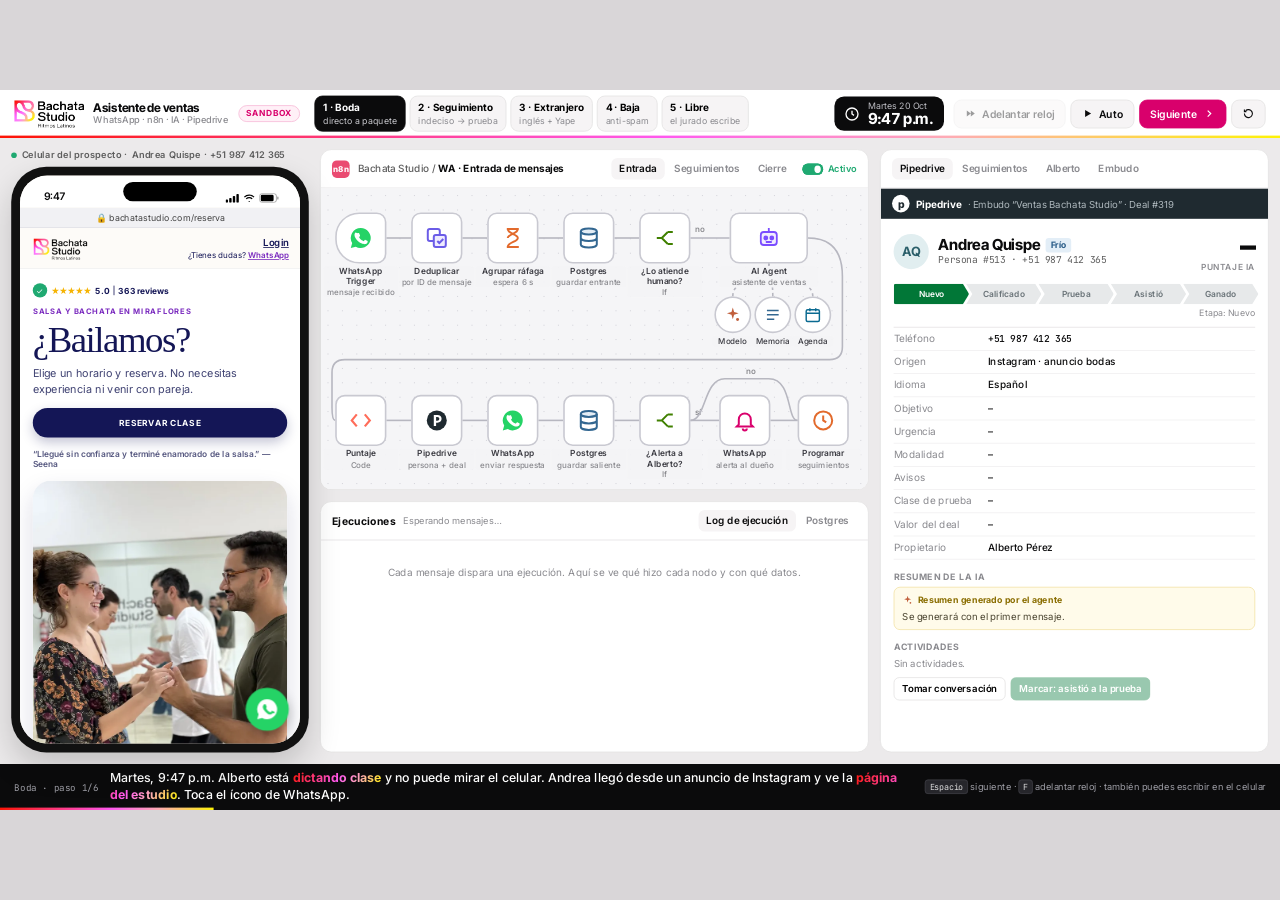
==== commit 4d71db33: "Implement feature X to enhance user experience and optimize performance" ====
--- a/demo-bachata-studio.html
+++ b/demo-bachata-studio.html
@@ -184,6 +184,77 @@
 .dir.in{background:#E7F3F8;color:#0A6A91}.dir.out{background:#E8F7EF;color:#0B7A55}
 .pane{flex:1;overflow-y:auto;min-height:0;display:none}
 .pane.on{display:block}
+/* ===== web del estudio dentro del celular ===== */
+.screen{position:relative}
+.web,.mp{position:absolute;left:0;right:0;top:40px;bottom:0;background:#fff;overflow-y:auto;z-index:5;font-family:"Inter",sans-serif;color:#141656}
+.web::-webkit-scrollbar,.mp::-webkit-scrollbar{width:0}
+.web[hidden],.mp[hidden],.fab[hidden]{display:none}
+.wb-url{position:sticky;top:0;z-index:2;background:#F1F1F4;font-size:11px;color:#444;text-align:center;padding:5px 0;border-bottom:1px solid #E1E1E6}
+.wb-h{display:flex;justify-content:space-between;align-items:center;padding:8px 14px;background:#FDFBF8;border-bottom:1px solid #EEE}
+.wb-h img{height:34px}.wb-h div{text-align:right;font-size:12px}.wb-h u{color:#141656;font-weight:600}.wb-h small{display:block;font-size:10px;margin-top:2px}.wb-h small u{color:#7B2CBF}
+.wb-hero{padding:18px 16px 22px;background:#fff}
+.wb-rate{display:flex;align-items:center;gap:5px;font-size:10.5px;margin-bottom:12px}.wb-rate i{width:18px;height:18px;border-radius:50%;background:#1FA971;color:#fff;font-style:normal;display:grid;place-items:center;font-size:10px}.wb-rate .st{color:#F5B301;letter-spacing:-1px}.wb-rate s{width:1px;height:12px;background:#141656}
+.wb-eye{font-size:9.5px;font-weight:700;letter-spacing:.12em;color:#7B2CBF}.wb-eye.c{text-align:center}
+.wb-hero h1{font-family:Georgia,"Times New Roman",serif;font-weight:400;font-size:46px;letter-spacing:-.04em;line-height:1.05;margin:6px 0 8px}
+.wb-hero p{font-size:13.5px;line-height:1.45;color:#3F4272;margin-bottom:14px}
+.wb-cta{display:block;text-align:center;background:#141656;color:#fff;font-size:10.5px;font-weight:700;letter-spacing:.07em;padding:12px;border-radius:999px;box-shadow:0 6px 14px rgba(20,22,86,.25);margin:10px 0}
+.wb-q{font-size:10.5px;font-weight:600;color:#55577F;margin:14px 0 14px}
+.wb-img{width:100%;border-radius:22px;display:block;box-shadow:0 14px 30px rgba(20,22,86,.15)}
+.wb-lav{background:#F0E6FD;padding:26px 12px 22px}
+.wb-lav h2,.wb-plans h2{font-family:Georgia,"Times New Roman",serif;font-weight:400;font-size:34px;letter-spacing:-.04em;text-align:center;margin:4px 0 14px}
+.wb-cal{background:#11195C;border-radius:18px;padding:12px 10px;color:#fff;font-size:10px}
+.wb-cal .lg{display:flex;flex-wrap:wrap;gap:4px 9px;justify-content:center;margin-bottom:9px}.wb-cal .lg i{display:inline-block;width:11px;height:11px;border-radius:3px;font-size:7px;font-style:normal;text-align:center;line-height:11px;margin-right:3px}
+.lg .g{background:#1FA971}.lg .p{background:#E8447D}.lg .y{background:#E9A100}
+.wb-cal .fl{display:grid;grid-template-columns:1fr 1fr;gap:6px}.wb-cal .inp{border:1px solid #4C5598;border-radius:5px;padding:8px;color:#C6C9EE;font-size:10.5px}.wb-cal .inp.c{text-align:center;color:#fff}
+.wb-cal .dy{display:grid;grid-template-columns:repeat(7,1fr);text-align:center;font-size:8.5px;margin:12px 0 8px;line-height:1.5}.wb-cal .dy .on{font-weight:800}
+.wb-cal .cl{background:#9C9EC8;border-radius:12px;padding:9px 11px;margin-top:7px;display:grid;gap:5px;color:#141656;font-size:11px}.wb-cal .cl b{font-size:12px}.wb-cal .cl span{color:#4A2FA8}.wb-cal .cl .r{display:flex;justify-content:space-between;color:#141656}.wb-cal .cl em{font-style:normal}
+.wb-plans{background:#FAF3F3;padding:26px 14px 24px}.wb-plans p.c{text-align:center;font-size:12px;color:#3F4272;margin:-6px 0 12px}
+.pl{display:flex;justify-content:space-between;align-items:center;background:#fff;border:1px solid #DDD8E5;border-radius:16px;padding:13px 14px;margin-bottom:8px}
+.pl.sel{border:1.5px solid #8A3FC9}.pl b{font-size:15px}.pl small{font-size:9.5px;font-weight:600;color:#55577F;margin-left:3px}.pl span{text-align:right}.pl em{display:block;font-style:normal;font-size:8.5px;font-weight:600;color:#55577F}.pl strong{font-size:19px;font-weight:800}
+.wb-plans .or{text-align:center;font-size:10px;color:#777;margin:6px 0}
+.wb-ft{text-align:center;font-size:10px;color:#777;padding:14px;background:#fff}
+.fab{position:absolute;right:14px;bottom:16px;width:54px;height:54px;border-radius:50%;background:#25D366;display:grid;place-items:center;z-index:7;border:0;cursor:pointer;box-shadow:0 6px 16px rgba(0,0,0,.28);animation:fabp 2s ease-in-out infinite}
+.fab svg{width:30px;height:30px}.fab.tapped{transform:scale(.88);animation:none}
+@keyframes fabp{0%,100%{box-shadow:0 6px 16px rgba(0,0,0,.28),0 0 0 0 rgba(37,211,102,.55)}50%{box-shadow:0 6px 16px rgba(0,0,0,.28),0 0 0 11px rgba(37,211,102,0)}}
+/* ===== pago Mercado Pago (simulado) ===== */
+.mp{background:#F4F5FB;z-index:8}.mp-bar{position:sticky;top:0;z-index:3;background:#F1F1F4;font-size:11px;color:#444;text-align:center;padding:5px 0;border-bottom:1px solid #E1E1E6}
+.mp-pg{padding:20px 16px 24px;position:relative}.mp-pg.lav{background:#FAF3F3;min-height:100%}.mp-pg h2{font-family:Georgia,serif;font-weight:400;font-size:30px;text-align:center;letter-spacing:-.03em;margin:4px 0 14px}.mp-pg .eyebrow{text-align:center;font-size:9.5px;font-weight:700;letter-spacing:.12em;color:#7B2CBF}
+.mp-pg h3{font-size:19px;margin:10px 0 4px}.mut{font-size:11.5px;color:#55577F;line-height:1.4}.mut.c{text-align:center;margin:8px 0}
+.mp-pg label{display:block;font-size:10px;font-weight:600;margin:12px 0 4px;color:#141656}
+.mp-pg input{width:100%;border:1px solid #C9CBE3;border-radius:8px;padding:10px;font:inherit;font-size:12.5px;color:#141656;background:#fff;outline:0}
+.mp-btn{display:block;width:100%;background:#141656;color:#fff;border:0;border-radius:999px;font-weight:700;font-size:11px;letter-spacing:.06em;padding:12px;margin-top:14px;cursor:pointer}.mp-btn.sm{width:auto;padding:9px 16px;border-radius:7px;font-size:11.5px;letter-spacing:0;margin:0}.mp-btn.tapped{transform:scale(.96);background:#2A2D86}
+.mp-btn.pay{background:#7B2CBF;width:auto;padding:12px 22px;margin-top:16px}.mp-ghost{border:1px solid #141656;background:#fff;color:#141656;border-radius:7px;padding:9px 14px;font-size:11.5px}
+.mp-or{text-align:center;font-size:11px;color:#777;margin-top:10px}.mp-or u{color:#7B2CBF}
+.fit-logo{display:inline-block;background:#7B2CBF;color:#fff;border-radius:10px;padding:7px 12px;font-family:"Inter Tight",sans-serif;font-size:16px;font-weight:700;letter-spacing:.02em}.fit-logo b{font-weight:800}.fit-logo.sm{font-size:13px;padding:5px 9px}
+.mp-dim{position:absolute;inset:0;background:rgba(40,42,70,.55);display:flex;align-items:flex-start;justify-content:center;padding-top:70px;z-index:4}
+.wz{background:#fff;border-radius:10px;width:92%;box-shadow:0 14px 34px rgba(0,0,0,.3);overflow:hidden}
+.wz-steps{display:flex;align-items:center;padding:16px 14px 10px;border-bottom:1px solid #EEE;gap:4px}.wz-steps hr{flex:1;border:0;border-top:1.5px solid #CFCFE0;margin:0 0 14px}
+.wz-steps div{display:flex;flex-direction:column;align-items:center;gap:4px;font-size:9.5px;color:#666}.wz-steps i{width:20px;height:20px;border-radius:50%;background:#B7B8D2;color:#fff;font-style:normal;font-size:10px;display:grid;place-items:center}.wz-steps .on i,.wz-steps .ok i{background:#141656}.wz-steps .on span{font-weight:700;color:#141656}
+.wz h4{font-size:15px;padding:14px 16px 4px;color:#3A3F6B}.wz .mut{padding:0 16px 14px}
+.wz-row{display:grid;grid-template-columns:1fr 1.3fr;gap:12px;padding:8px 16px 16px;font-size:12px}.wz-row small{display:block;font-size:10.5px;color:#55577F;margin-top:6px}.wz-row b{font-size:18px}.wz-row div:last-child b{font-size:11.5px}
+.rd{display:flex;align-items:center;gap:9px;padding:6px 16px;font-size:12.5px;color:#3A3F6B}.rd i{width:16px;height:16px;border-radius:50%;border:1.5px solid #141656;display:inline-block}.rd i.on{box-shadow:inset 0 0 0 3.5px #fff;background:#141656}
+.wz-sum{margin:14px;border:1px solid #141656;border-radius:6px;padding:10px 12px;font-size:12px}.wz-sum div{display:flex;justify-content:space-between;border-top:1px solid #DDD;padding:7px 0;margin-top:7px}.wz-sum .tot{font-weight:700}
+.wz-ft{display:flex;justify-content:space-between;align-items:center;padding:10px 14px;border-top:1px solid #EEE}
+.co-h{display:flex;align-items:center;gap:8px;font-weight:700;font-size:13px}
+.co-chips{display:flex;flex-wrap:wrap;gap:6px;margin:10px 0}.co-chips span{border:1px solid #E5D8EE;background:#FBF4FA;border-radius:10px;padding:5px 8px;font-size:10px;font-weight:600}.mpb{background:#141656;color:#fff;border-radius:50%;padding:2px 3px;font-size:8px}
+.co-tot{display:flex;justify-content:space-between;align-items:center;margin-top:10px;font-size:12px}.co-tot b{border:1px solid #C9CBE3;border-radius:8px;padding:5px 9px;font-size:11px}
+.co-it{display:flex;justify-content:space-between;background:#fff;border:1px solid #DDE;border-radius:8px;padding:10px;margin:9px 0;font-size:12px;font-weight:700}.co-it small{display:block;font-size:9.5px;color:#777;font-weight:400}
+.co-card{background:#fff;border:1.5px dashed #C9CBE3;border-radius:12px;padding:12px}.co-card h5{font-size:13px;display:flex;justify-content:space-between}.co-card h5 em{font-style:normal;font-size:8px;color:#888}
+.co-card .two{display:grid;grid-template-columns:1fr 1fr;gap:8px}
+.mp-pg.ok{text-align:center;padding-top:90px}.okc{width:64px;height:64px;border-radius:50%;background:#1FA971;color:#fff;font-size:34px;display:grid;place-items:center;margin:0 auto 10px}
+/* ===== comprobante Yape ===== */
+.b.img{padding:3px}.yp{width:222px;background:#650C85;border-radius:10px;overflow:hidden;color:#fff;font-family:"Inter",sans-serif}
+.yp-sb{display:flex;justify-content:space-between;padding:7px 14px 0;font-size:10px}.yp-sb em{font-style:normal;background:#F7C948;color:#000;border-radius:4px;padding:0 3px;margin-left:3px;font-size:8px}
+.yp-top{display:flex;align-items:center;justify-content:space-between;padding:8px 10px 10px;position:relative;border:1px solid rgba(201,167,232,.35);margin:6px 8px 0;border-radius:4px}
+.yp-yo{display:flex;flex-direction:column;align-items:center;font-family:"Inter Tight",serif;font-style:italic}.yp-yo i{background:#2CC3B7;border-radius:50%;width:16px;height:16px;font-size:8px;font-style:normal;font-weight:800;display:grid;place-items:center}.yp-yo b{font-size:18px}
+.yp-med{width:62px;height:62px}.yp-name{font-family:Georgia,serif;font-size:11px;line-height:1.1;color:#C9A7E8;text-align:right;letter-spacing:.03em}.yp-x{position:absolute;right:-2px;top:-14px;width:26px;height:26px;border-radius:50%;background:rgba(155,100,190,.7);display:grid;place-items:center;font-size:10px}
+.yp-card{background:#fff;color:#33305C;margin:8px 8px 0;border-radius:14px;padding:11px 12px 10px}.yp-h{display:flex;justify-content:space-between;align-items:center}.yp-h b{color:#8E2AAE;font-size:14px}.yp-h span{color:#2CC3B7;font-size:9.5px;font-weight:600}
+.yp-amt{font-size:34px;font-weight:700;margin:6px 0 2px;letter-spacing:-.02em}.yp-amt small{font-size:17px;margin-right:2px}.yp-to{font-size:13px;font-weight:600}.yp-dt{font-size:10px;color:#6C6A8C;margin:4px 0 8px;padding-bottom:8px;border-bottom:1px solid #E4E3EE}
+.yp-sec{display:flex;justify-content:space-between;align-items:center;font-size:8px;font-weight:700;color:#6C6A8C;padding-bottom:8px;border-bottom:1px solid #E4E3EE}.yp-sec u{text-decoration:none;background:#2CC3B7;color:#fff;border-radius:50%;padding:0 4px;font-size:7px}.yp-sec em{display:flex;gap:3px;font-style:normal}.yp-sec em i{background:#F0EFF5;border-radius:4px;color:#33305C;font-style:normal;font-size:12px;padding:3px 6px;font-weight:600}
+.yp-dat{padding-top:8px}.yp-dat .t{font-size:8px;font-weight:700;color:#6C6A8C;margin-bottom:5px}.yp-dat .r{display:flex;justify-content:space-between;font-size:10px;padding:3px 0}.yp-dat .r span{color:#4B4973}.yp-dat .r b{font-weight:600}
+.yp-more{margin:8px 8px 8px;background:#4B0A66;border-radius:12px;padding:10px;font-size:11px}.yp-more u{text-decoration:none;background:#F7C948;color:#000;border-radius:5px;font-size:8px;padding:1px 5px;margin-left:4px;font-weight:700}
+.btns button.cta svg{width:15px;height:15px}
+
 </style>
 <style>
 /* Pipedrive */
@@ -333,6 +404,9 @@
           <div class="ico"><svg viewBox="0 0 24 24" fill="none" stroke="currentColor" stroke-width="2"><rect x="2" y="6" width="14" height="12" rx="2"/><path d="M16 10l6-3v10l-6-3"/></svg><svg viewBox="0 0 24 24" fill="none" stroke="currentColor" stroke-width="2"><path d="M5 4h4l2 5-2.5 1.5a11 11 0 0 0 5 5L15 13l5 2v4a2 2 0 0 1-2 2A16 16 0 0 1 3 6a2 2 0 0 1 2-2"/></svg></div>
         </div>
         <div class="wa-chat" id="waChat" aria-live="polite"></div>
+        <div class="web" id="webView"></div>
+        <div class="mp" id="mpView" hidden></div>
+        <button class="fab" id="waFab" type="button" aria-label="Abrir WhatsApp"><svg viewBox="0 0 24 24"><path fill="#fff" d="M12 2a10 10 0 0 0-8.6 15.1L2 22l5-1.3A10 10 0 1 0 12 2zm5.2 14.1c-.2.6-1.2 1.2-1.7 1.2-.4.1-1 .1-1.6-.1-3-1.2-4.9-4.2-5.1-4.4-.1-.2-1.2-1.6-1.2-3s.8-2.1 1-2.4c.3-.3.6-.3.8-.3h.6c.2 0 .4 0 .6.5l.8 1.9c.1.2.1.4 0 .6l-.4.6c-.1.2-.3.3-.1.6.2.3.8 1.3 1.7 2.1 1.2 1 2.1 1.3 2.4 1.5.3.1.5.1.7-.1l.9-1c.2-.3.4-.2.6-.1l1.8.9c.3.1.5.2.5.4 0 .2 0 .7-.3 1.1z"/></svg></button>
         <form class="wa-in" id="waForm" autocomplete="off">
           <div class="box"><input id="waInput" placeholder="Escribe un mensaje" aria-label="Escribir como prospecto"></div>
           <button class="send" type="submit" aria-label="Enviar"><svg viewBox="0 0 24 24" fill="currentColor"><path d="M3 20.5l18-8.5L3 3.5l2.2 7.1L14 12l-8.8 1.4z"/></svg></button>
@@ -406,15 +480,13 @@
   direccion: 'Calle Tarata 269, Int. 205, Miraflores',
   numero: '+51 963 068 846',
   phoneNumberId: '481920374651029',
-  precioHora: 50,                               // clases privadas, S/ 50 la hora (pitch)
-  mensualidad: 'S/ 220 al mes',                 // POR CONFIRMAR con el estudio
-  paqueteBoda: { horas: 8, precio: 350, vigencia: '2 meses' }, // paquete real del estudio (página de reservas)
-  paquetes: [{ h: 4, p: 200, v: '1 mes' }, { h: 8, p: 350, v: '2 meses' }, { h: 16, p: 600, v: '3 meses' }],
+  paquetes: [{ h: 4, p: 200, v: '1 mes', en: '1 month' }, { h: 8, p: 350, v: '2 meses', en: '2 months' }, { h: 16, p: 600, v: '3 meses', en: '3 months' }], // paquetes reales (página de reservas)
+  prueba: [{ h: 1, p: 60 }, { h: 2, p: 90 }],   // clase de prueba: solo para indecisos, se paga para confirmar
   horario: {
     es: 'de lunes a viernes de 6 a 10 p.m. y los sábados de 5 a 10 p.m.',
     en: 'Monday to Friday 6–10 p.m. and Saturdays 5–10 p.m.'
   },
-  pruebas: [{ dow: 4, h: 19 }, { dow: 6, h: 17 }], // clases de prueba: jueves 7 p.m. y sábado 5 p.m. (POR CONFIRMAR)
+  pruebas: [{ dow: 4, h: 19 }, { dow: 6, h: 17 }], // horarios de prueba: jueves 7 p.m. y sábado 5 p.m. (POR CONFIRMAR)
   ltv: 2100,
   silencio: { desde: 21, hasta: 9 },            // no se envían seguimientos comerciales de 9 p.m. a 9 a.m.
   cadencia: [
@@ -475,6 +547,7 @@
 
 /* ---------- íconos ---------- */
 const IC = {
+  link: '<svg viewBox="0 0 24 24" fill="none" stroke="currentColor" stroke-width="2"><path d="M14 3h7v7M21 3l-9 9M18 14v5a2 2 0 0 1-2 2H5a2 2 0 0 1-2-2V8a2 2 0 0 1 2-2h5"/></svg>',
   wa: '<svg viewBox="0 0 24 24"><path fill="#25D366" d="M12 2a10 10 0 0 0-8.6 15.1L2 22l5-1.3A10 10 0 1 0 12 2z"/><path fill="#fff" d="M8.6 7.3c.2-.4.4-.4.7-.4h.5c.2 0 .4 0 .6.5l.8 1.9c.1.2.1.4 0 .6l-.4.6-.4.4c-.1.2-.2.3 0 .6.2.3.8 1.3 1.7 2.1 1.2 1 2.1 1.3 2.4 1.5.3.1.5.1.6-.1l.9-1c.2-.3.4-.2.6-.1l1.8.9c.3.1.4.2.5.3 0 .2 0 .9-.3 1.6-.3.7-1.6 1.4-2.2 1.4-.6.1-1.2.3-3.9-.8-3.3-1.3-5.4-4.7-5.5-4.9-.2-.2-1.3-1.7-1.3-3.3s.8-2.3 1.1-2.6z"/></svg>',
   dedupe: '<svg viewBox="0 0 24 24" fill="none" stroke="#6B5CE7" stroke-width="2"><rect x="3" y="3" width="12" height="12" rx="2"/><rect x="9" y="9" width="12" height="12" rx="2" fill="#EEEBFF"/><path d="M12.5 15l2 2 4-4"/></svg>',
   wait: '<svg viewBox="0 0 24 24" fill="none" stroke="#E26A2C" stroke-width="2"><path d="M6 3h12M6 21h12M7 3c0 5 10 5 10 9s-10 4-10 9M17 3c0 5-10 5-10 9"/></svg>',
@@ -515,7 +588,7 @@
     lang: 'es', origen: 'Botón web', objetivo: null, urgencia: null, urgSem: null, modalidad: null, estilo: null,
     consent: null, askedConsent: false, trial: null, score: 0, label: null, stage: 'Nuevo', lost: false, won: false,
     human: false, lastIn: null, chat: [], acts: [], resumen: '', value: null, alerted: false, lastDay: null,
-    pidioPrecio: false, flags: {}
+    pidioPrecio: false, flags: {}, pay: null, paidTrial: false, op: String(10000000 + Math.floor(Math.random() * 89999999))
   }, o);
   L.personId = ++S.person; L.dealId = ++S.deal;
   S.leads[L.id] = L; S.order.push(L.id);
@@ -543,6 +616,55 @@
 }
 const tick = s => { S.now = addS(S.now, s); renderClock(); };
 
+/* ---------- página web del estudio (lo primero que ve el prospecto) ---------- */
+const WEB_IMG = { logo: '[data-uri]', hero: '[data-uri]' };
+function buildWeb() {
+  const d0 = new Date(S.now); const dow = (d0.getDay() + 6) % 7; d0.setDate(d0.getDate() - dow);
+  const sel = new Date(S.now);
+  const days = [...Array(7)].map((_, i) => { const d = new Date(d0); d.setDate(d0.getDate() + i); return d; });
+  const dn = ['DOM', 'LUN', 'MAR', 'MIÉ', 'JUE', 'VIE', 'SÁB'];
+  const cls = [['Bachata Principiante', '07:00 PM', '3/20'], ['Salsa Principiante', '08:00 PM', '5/20'], ['Bachata Básico', '09:00 PM', '1/20']];
+  $('#webView').innerHTML = `
+  <div class="wb-url"><span>🔒</span> bachatastudio.com/reserva</div>
+  <header class="wb-h"><img src="${WEB_IMG.logo}" alt="Bachata Studio"><div><u>Login</u><small>¿Tienes dudas? <u>WhatsApp</u></small></div></header>
+  <section class="wb-hero">
+    <div class="wb-rate"><i>✓</i><span class="st">★★★★★</span> <b>5.0</b> <s></s> <b>363 reviews</b></div>
+    <div class="wb-eye">SALSA Y BACHATA EN MIRAFLORES</div>
+    <h1>¿Bailamos?</h1>
+    <p>Elige un horario y reserva. No necesitas experiencia ni venir con pareja.</p>
+    <a class="wb-cta">RESERVAR CLASE</a>
+    <div class="wb-q">“Llegué sin confianza y terminé enamorado de la salsa.” — Seena</div>
+    <img class="wb-img" src="${WEB_IMG.hero}" alt="">
+  </section>
+  <section class="wb-lav">
+    <div class="wb-eye c">CLASES GRUPALES</div><h2>Elige tu horario.</h2>
+    <div class="wb-cal">
+      <div class="lg"><span><i class="g">R</i>Clase reservada</span><span><i class="p">F</i>Clase Llena</span><span><i class="y">E</i>En lista de espera</span></div>
+      <div class="fl"><div class="inp">Buscar</div><div class="inp">Disciplinas ▾</div><div class="inp">Instructores ▾</div><div class="inp c">Limpiar</div></div>
+      <div class="dy">${days.map(d => `<div class="${d.getDate() === sel.getDate() ? 'on' : ''}">${dn[d.getDay()]}<br>${d.getDate()}/${d.getMonth() + 1}</div>`).join('')}</div>
+      ${cls.map(c => `<div class="cl"><b>${c[0]}</b><span>Staff</span><span>${c[1]}</span><span class="r"><em>60 min</em><em>${c[2]}</em></span></div>`).join('')}
+    </div>
+  </section>
+  <section class="wb-plans">
+    <div class="wb-eye c">PLANES FLEXIBLES</div><h2>Baila a tu ritmo.</h2><p class="c">Elige el paquete que mejor se adapte a tu ritmo.</p>
+    ${CONFIG.paquetes.map((x, i) => `<div class="pl ${i === 0 ? 'sel' : ''}"><div><b>${x.h} horas</b> <small>Vigencia: ${x.v}</small></div><span><em>S/ ${(x.p / x.h).toFixed(2).replace(/\.00$/, '')} por hora</em><strong>S/ ${x.p}</strong></span></div>`).join('')}
+    <a class="wb-cta">ELEGIR PAQUETE</a><div class="or">o</div><p class="c"><b>Prueba una clase S/. 60</b></p>
+    ${CONFIG.prueba.map((x, i) => `<div class="pl ${i === 0 ? 'sel' : ''}"><div><b>${x.h} ${x.h === 1 ? 'hora' : 'horas'}</b> <small>Clase de prueba</small></div><span><strong>S/. ${x.p}</strong></span></div>`).join('')}
+    <a class="wb-cta">ELEGIR CLASE DE PRUEBA</a>
+  </section>
+  <footer class="wb-ft">${CONFIG.estudio} · ${CONFIG.direccion}</footer>`;
+}
+function showWeb(on) {
+  $('#webView').hidden = !on; $('#waFab').hidden = !on;
+  if (on) { buildWeb(); $('#webView').scrollTop = 0; $('#waFab').classList.remove('tapped'); }
+  $('#waInput').disabled = on;
+}
+const webOpen = () => !$('#webView').hidden;
+async function openWA() {
+  if (!webOpen()) return;
+  const f = $('#waFab'); f.classList.add('tapped'); await sleep(550); showWeb(false);
+}
+
 /* ---------- celular del prospecto ---------- */
 function chatPush(L, item) {
   if (item.at && !sameDay(L.lastDay, item.at) && item.kind !== 'chip' && item.kind !== 'btns') {
@@ -559,7 +681,7 @@
   if (it.kind === 'btns') {
     const w = el('div', 'btns' + (it.used ? ' used' : ''));
     it.opts.forEach(o => {
-      const b = el('button', it.used === o ? 'tapped' : '', IC.reply + esc(o));
+      const b = el('button', (it.used === o ? 'tapped ' : '') + (it.cta ? 'cta' : ''), (it.cta ? IC.link : IC.reply) + esc(o));
       b.type = 'button';
       b.onclick = () => { if (it.used || S.busy) return; userTap(L, it, o); };
       w.append(b);
@@ -778,6 +900,12 @@
   return pool.find(d => norm(slotLabel(d, L.lang)) === t || t.includes(norm(DIAS[d.getDay()])) || t.includes(norm(DIAS_EN[d.getDay()])));
 }
 
+const packLabel = (x, EN) => `${x.h} ${EN ? 'hours' : 'horas'} · S/ ${x.p}`;
+const packBtns = L => CONFIG.paquetes.map(x => packLabel(x, L.lang === 'en'));
+const payBtns = L => L.lang === 'en' ? ['Pay with Mercado Pago', 'Pay with Yape'] : ['Pagar con Mercado Pago', 'Pagar con Yape'];
+const packTxt = EN => CONFIG.paquetes.map(x => EN ? `${x.h} hours for S/ ${x.p} (valid ${x.en})` : `${x.h} horas por S/ ${x.p} (vigencia ${x.v})`).join('; ');
+const trialTxt = EN => EN ? `1 hour for S/ ${CONFIG.prueba[0].p} (or 2 hours for S/ ${CONFIG.prueba[1].p})` : `1 hora por S/ ${CONFIG.prueba[0].p} (también hay de 2 horas por S/ ${CONFIG.prueba[1].p})`;
+
 function agentRespond(L, raw) {
   const t = norm(raw.trim());
   const upd = {}, ev = {}, out = [];
@@ -801,13 +929,37 @@
       : `Entendido, ${first(L)}. No te volveremos a escribir. Si algún día te animas a bailar, aquí estaremos 💛` });
     return { out, upd, ev, intent };
   }
-  // 2. pago
+  // 2. elección de paquete
+  const pk = t.match(/^(4|8|16) (horas|hours)\b/);
+  if (pk) {
+    const x = CONFIG.paquetes.find(p => p.h === +pk[1]);
+    upd.pay = { kind: 'pack', h: x.h, p: x.p, v: x.v, en: x.en }; ev.pack = true; intent = 'elige_paquete';
+    out.push({ text: EN ? `Great choice! The ${x.h}-hour package is S/ ${x.p}, valid ${x.en}. How would you like to pay?`
+      : `¡Excelente! El paquete de ${x.h} horas cuesta S/ ${x.p}, con vigencia de ${x.v}. ¿Cómo ${P ? 'prefieren' : 'prefieres'} pagar?`, btns: payBtns(Lx) });
+    return { out, upd, ev, intent };
+  }
+  // 3. forma de pago: Mercado Pago (enlace) o Yape (comprobante)
+  const isMp = /^(pagar con|pay with) mercado ?pago$/.test(t), isYp = /^(pagar con|pay with) yape$/.test(t);
+  if (isMp || isYp) {
+    const pay = L.pay || Object.assign({ kind: 'pack' }, CONFIG.paquetes[1]);
+    if (!L.pay) upd.pay = pay;
+    if (isMp) {
+      ev.mp = true; intent = 'pago_mercadopago';
+      out.push({ text: EN ? `Perfect. Open the secure link to pay S/ ${pay.p} by card with Mercado Pago:` : `Perfecto. Abre el enlace seguro para pagar S/ ${pay.p} con tarjeta por Mercado Pago:`, cta: EN ? `Pay S/ ${pay.p}` : `Pagar S/ ${pay.p}` });
+    } else {
+      ev.yape = true; intent = 'pago_yape';
+      out.push({ text: EN ? `Send S/ ${pay.p} by Yape to ${CONFIG.numero} (Bachata Studio) and share the receipt screenshot here 📸`
+        : `Yapea S/ ${pay.p} al ${CONFIG.numero} (Bachata Studio) y envíame aquí la captura del comprobante 📸`, voucher: EN ? '📎 Send receipt' : '📎 Enviar comprobante' });
+    }
+    return { out, upd, ev, intent };
+  }
+  // 4. comprobante recibido
   if (/(yape|plin|transferi|pague|pagamos|comprobante|\bpaid\b|deposit)/.test(t)) {
     ev.payment = true; intent = 'pago';
-    out.push({ text: EN ? 'Received! We\'re validating your payment, we\'ll confirm in a few minutes.' : '¡Recibido! Estamos validando el pago y en unos minutos les confirmamos.' });
+    out.push({ text: EN ? 'Received! We\'re validating your payment, we\'ll confirm in a few minutes.' : `¡Recibido! Estamos validando el pago y en unos minutos ${P ? 'les' : 'te'} confirmamos.` });
     return { out, upd, ev, intent };
   }
-  // 3. botones de consentimiento
+  // 5. botones de consentimiento
   if (/^(si,? avisame|yes,? keep me posted)$/.test(t)) {
     upd.consent = true; intent = 'consentimiento_si';
     const tail = L.trial ? (EN ? ` See you on ${DIAS_EN[L.trial.getDay()]} 💃` : ` ¡Nos vemos el ${DIAS[L.trial.getDay()]}! 💃`) : '';
@@ -821,7 +973,7 @@
     out.push({ text: EN ? 'No problem, no reminders then. I\'m here if you need anything.' : 'Sin problema, no te enviaremos avisos. Aquí estamos si nos necesitas.' });
     return { out, upd, ev, intent };
   }
-  // 4. respuestas a recordatorios y plantillas
+  // 6. respuestas a recordatorios y plantillas
   if (/^(confirmo|confirmamos|ahi estaremos|alli estaremos|i'll be there|confirm)/.test(t)) {
     intent = 'confirma_prueba'; ev.confirm = true;
     out.push({ text: EN ? `Great! See you tomorrow at ${fmtTshort(L.trial)}. Comfortable shoes are enough 👟`
@@ -833,20 +985,18 @@
     out.push({ text: EN ? 'No worries! Whenever you\'re ready, just write here.' : '¡Tranquilo! Cuando quieras, escríbenos por aquí y te separo un lugar.' });
     return { out, upd, ev, intent };
   }
-  // 5. elección de horario
+  // 7. elección de horario de la clase de prueba (se paga para confirmar)
   const slot = (L.offered || /prueba|trial|reserv|separ/.test(t)) ? matchSlot(L, t) : null;
   if (slot && !L.trial) {
     ev.book = slot; upd.trial = slot; intent = 'agenda_prueba';
+    upd.pay = { kind: 'trial', h: CONFIG.prueba[0].h, p: CONFIG.prueba[0].p, v: '', en: '' };
     const lbl = slotLabel(slot, lang);
-    let txt = EN ? `Done: ${lbl} at ${CONFIG.direccion}. I'll remind you the day before.`
-      : `Listo: ${lbl.toLowerCase()} en ${CONFIG.direccion}. ${P ? 'Les' : 'Te'} recuerdo un día antes.`;
-    const ask = L.consent == null && !L.askedConsent;
-    if (ask) { txt += EN ? ' Can I message you here about new beginner groups?' : ` ¿${P ? 'Les' : 'Te'} aviso por aquí de nuevos grupos?`; ev.askedConsent = true; }
-    out.push({ text: txt, btns: ask ? (EN ? ['Yes, keep me posted', 'No, thanks'] : ['Sí, avísame', 'No, gracias']) : null });
+    out.push({ text: EN ? `Done: ${lbl} at ${CONFIG.direccion}. To confirm your spot, the 1-hour trial class is S/ ${CONFIG.prueba[0].p}. How would you like to pay?`
+      : `Listo: ${lbl.toLowerCase()} en ${CONFIG.direccion}. Para confirmar ${P ? 'su' : 'tu'} lugar, la clase de prueba de 1 hora cuesta S/ ${CONFIG.prueba[0].p}. ¿Cómo ${P ? 'prefieren' : 'prefieres'} pagar?`, btns: payBtns(Lx) });
     return { out, upd, ev, intent };
   }
 
-  // 6. extracción de datos
+  // 8. extracción de datos
   const boda = /(boda|me caso|nos casamos|matrimonio|primer baile|wedding|getting married)/.test(t);
   if (boda) upd.objetivo = 'Primer baile de boda';
   else if (/(empresa|team building|corporativ|company)/.test(t)) upd.objetivo = 'Evento de empresa';
@@ -863,7 +1013,7 @@
   if (/(privad|particular|private)/.test(t)) upd.modalidad = 'Privadas';
   else if (/(grupal|grupo|group)/.test(t)) upd.modalidad = 'Grupales';
   else if (/(online|virtual|en linea)/.test(t)) upd.modalidad = 'Online';
-  else if (boda && !L.modalidad) upd.modalidad = 'Privadas (recomendado)';
+  else if (boda && !L.modalidad) upd.modalidad = 'Paquete de clases';
 
   const askPrice = /(cuanto|precio|cuesta|costo|tarifa|mensualidad|how much|price|cost)/.test(t);
   const askInfo = /(info|informacion|information|details)/.test(t);
@@ -874,16 +1024,16 @@
   if (askPrice) upd.pidioPrecio = true;
 
   const parts = [];
+  let pkgShown = false;
   if (boda && !L.flags.congrats) {
-    L.flags.congrats = true;
-    parts.push(EN ? `Congratulations! 💍 For the first dance we recommend private lessons: S/ ${CONFIG.precioHora} per hour, or packages like 8 hours for S/ ${CONFIG.paqueteBoda.precio} (valid ${CONFIG.paqueteBoda.vigencia}).`
-      : `¡Felicitaciones! 💍 Para el primer baile recomendamos clases privadas: la hora cuesta S/ ${CONFIG.precioHora}, y hay paquetes como 8 horas por S/ ${CONFIG.paqueteBoda.precio} (vigencia ${CONFIG.paqueteBoda.vigencia}).`);
+    L.flags.congrats = true; pkgShown = true;
+    parts.push(EN ? `Congratulations! 💍 For the first dance we recommend a class package: ${packTxt(true)}.`
+      : `¡Felicitaciones! 💍 Para el primer baile les recomendamos un paquete de clases: ${packTxt(false)}.`);
     if (upd.urgSem && upd.urgSem <= 8) parts.push(EN ? `With ${upd.urgSem} weeks you have enough time.` : `Con ${upd.urgSem} semanas llegan bien.`);
   } else {
     if (EN && !L.flags.welcomed) { L.flags.welcomed = true; parts.push(/moved|new in|just arrived/.test(t) ? 'Welcome to Lima! 🙌' : 'Hi! 🙌'); }
-    if (upd.objetivo === 'Aprender desde cero' || (/(english|ingles)/.test(t))) parts.push(EN ? 'Yes! Many of our students are foreigners who started from zero — no experience or partner needed.' : 'Empezamos desde cero: no necesitas experiencia ni pareja.');
-    if (askPrice || askInfo) parts.push(EN ? `Private lessons are S/ ${CONFIG.precioHora} per hour, with packages: ${CONFIG.paquetes.map(x => x.h + ' h S/ ' + x.p).join(', ')}.`
-      : `Las clases privadas cuestan S/ ${CONFIG.precioHora} la hora, con paquetes: ${CONFIG.paquetes.map(x => x.h + ' h por S/ ' + x.p + ' (' + x.v + ')').join(', ')}.`);
+    if (upd.objetivo === 'Aprender desde cero' || (/(english|ingles)/.test(t))) parts.push(EN ? 'Yes! Many of our students are foreigners who started from zero — no experience or partner needed.' : 'Empezamos desde cero: no necesitas experiencia ni venir con pareja.');
+    if (askPrice || askInfo) { pkgShown = true; parts.push(EN ? `Our class packages: ${packTxt(true)}.` : `Estos son nuestros paquetes de clases: ${packTxt(false)}.`); }
   }
   if (askHour) parts.push(EN ? `Classes run ${CONFIG.horario.en}` : `Las clases son ${CONFIG.horario.es}.`);
   if (askWhere) parts.push(EN ? `We're at ${CONFIG.direccion}.` : `Estamos en ${CONFIG.direccion}.`);
@@ -901,18 +1051,21 @@
     return { out, upd, ev, intent };
   }
 
-  // 7. llamada a la acción: clase de prueba
-  if (!L.trial) {
-    intent = boda ? 'boda_precio' : (askPrice ? 'precio' : wantTrial ? 'quiere_prueba' : 'informacion');
-    const cta = wantTrial && !parts.length
-      ? (EN ? 'Great! These are the next trial class slots:' : '¡Genial! Estos son los próximos horarios para tu clase de prueba:')
-      : (EN ? 'Would you like to try a trial class?' : `¿${P || boda ? 'Quieren' : 'Quieres'} una clase de prueba esta semana?`);
-    parts.push(cta);
+  // 9. llamada a la acción
+  if (wantTrial && !L.trial) {
+    // la prueba solo se da a quien la pide (o a quien el seguimiento invitó): primero horario, luego pago
+    intent = 'quiere_prueba';
+    parts.push(EN ? `Great! The trial class is ${trialTxt(true)}. These are the next slots:` : `¡Genial! La clase de prueba dura ${trialTxt(false)}. Estos son los próximos horarios:`);
     out.push({ text: parts.join(' '), btns: slotBtns(L) });
     ev.offered = true;
-    // pedir permiso para avisos a prospectos fríos que no agendan de inmediato
+  } else if (!L.trial) {
+    intent = boda ? 'boda_precio' : (askPrice ? 'precio' : 'informacion');
+    if (!pkgShown) parts.push(EN ? `Our class packages: ${packTxt(true)}.` : `Estos son nuestros paquetes de clases: ${packTxt(false)}.`);
+    parts.push(EN ? 'Which package interests you?' : `¿Cuál paquete ${P || boda ? 'les' : 'te'} interesa?`);
+    out.push({ text: parts.join(' '), btns: packBtns(Lx) });
+    // pedir permiso para avisos a prospectos fríos que no eligen de inmediato
     const willBeHot = boda && (upd.urgSem || L.urgSem);
-    if (L.consent == null && !L.askedConsent && !willBeHot && !wantTrial) {
+    if (L.consent == null && !L.askedConsent && !willBeHot) {
       ev.askedConsent = true;
       out.push({ text: EN ? 'Can I message you here if new beginner spots open up? You can opt out anytime.' : '¿Te aviso por aquí si se abren cupos o un grupo nuevo? Puedes salir cuando quieras escribiendo BAJA.',
         btns: EN ? ['Yes, keep me posted', 'No, thanks'] : ['Sí, avísame', 'No, gracias'] });
@@ -931,6 +1084,7 @@
   if (L.modalidad) r.push(['Modalidad definida', 10]);
   if (L.flags.reengaged) r.push(['Respondió a un seguimiento', 10]);
   if (L.trial) r.push(['Agendó clase de prueba', 25]);
+  if (L.pay && L.pay.kind === 'pack') r.push(['Eligió un paquete', 25]);
   return { total: Math.min(100, r.reduce((a, x) => a + x[1], 0)), reglas: r.map(([regla, puntos]) => ({ regla, puntos })) };
 }
 
@@ -946,8 +1100,9 @@
   if (L.flags.reengaged) s.push('Volvió a escribir gracias al seguimiento.');
   if (L.trial) s.push(`Clase de prueba: ${fmtDay(L.trial)}, ${fmtTshort(L.trial)}.`);
   if (L.consent === true && !L.lost) s.push('Aceptó recibir avisos.');
-  if (L.stage === 'Asistió' || L.won) s.push('Asistió a la clase de prueba.');
-  if (L.won) s.push(`Compró el paquete de ${CONFIG.paqueteBoda.horas} h (S/ ${CONFIG.paqueteBoda.precio}); alta en FitCo.`);
+  if (L.paidTrial) s.push('Pagó la clase de prueba (S/ ' + CONFIG.prueba[0].p + ').');
+  if (L.stage === 'Asistió' || (L.won && L.trial)) s.push('Asistió a la clase de prueba.');
+  if (L.won) s.push(`Compró el paquete de ${L.pay.h} h (S/ ${L.pay.p}); alta en FitCo.`);
   if (L.lost) s.push('Pidió no recibir más mensajes: secuencia detenida y deal cerrado como perdido.');
   if (L.score >= CONFIG.umbralCaliente && !L.won && !L.lost) s.push('Prospecto caliente: Alberto ya fue alertado.');
   return s.join(' ');
@@ -1118,7 +1273,6 @@
 const isClass = d => { const w = d.getDay(), h = d.getHours(); return (w >= 1 && w <= 5 && h >= 18 && h < 22) || (w === 6 && h >= 17 && h < 22); };
 const offHours = d => d.getHours() < 9 || d.getHours() >= 22 || d.getDay() === 0;
 const short = (s, n = 60) => s.length > n ? s.slice(0, n) + '…' : s;
-const voucherHTML = L => `<div class="voucher"><div class="y">yape</div><div class="amt">S/ ${CONFIG.paqueteBoda.precio}</div><div class="row"><span>Para</span><span>Bachata Studio</span></div><div class="row"><span>Nº de operación</span><span>04821937</span></div><div class="row"><span>Fecha</span><span>${S.now.getDate()} ${MESES[S.now.getMonth()]} · ${fmtT(S.now)}</span></div></div>`;
 
 function setCtrls() {
   $('#btnNext').disabled = S.busy || !SC || S.step >= SC.beats.length;
@@ -1175,10 +1329,14 @@
     if (i) { showTyping(true); await sleep(650); showTyping(false); }
     chatPush(L, { kind: 'them', text: m.text.replace(/([ap])\.m\.\./g, '$1.m.'), at: new Date(S.now), tpl: m.tpl });
     if (m.btns) chatPush(L, { kind: 'btns', opts: m.btns, at: new Date(S.now) });
+    if (m.cta) chatPush(L, { kind: 'btns', opts: [m.cta], cta: true, at: new Date(S.now) });
+    if (m.voucher) chatPush(L, { kind: 'btns', opts: [m.voucher], voucher: true, at: new Date(S.now) });
   }
 }
 function userTap(L, item, opt) {
   item.used = opt;
+  if (item.cta) { if (item.node) item.node.classList.add('used'); return payCta(L); }
+  if (item.voucher) { if (item.node) item.node.classList.add('used'); return processInbound(L, L.lang === 'en' ? 'Done, just paid by Yape 🙌' : 'Listo, ya yapeé 🙌', { img: true }); }
   if (item.node) { item.node.classList.add('used'); $$('button', item.node).forEach(b => { if (b.textContent === opt) b.classList.add('tapped'); }); }
   return processInbound(L, opt, { button: true });
 }
@@ -1191,8 +1349,10 @@
 /* ---------- mensaje entrante (workflow principal) ---------- */
 async function processInbound(L, text, opts = {}) {
   S.busy = true; setCtrls();
+  await openWA();
   const id = wamid(), inAt = new Date(S.now), first = !L.firstIn, prevIn = L.lastIn;
   if (first) L.firstIn = inAt;
+  if (opts.img) L.chat.forEach(c => { if (c.voucher && !c.used) { c.used = true; if (c.node) c.node.classList.add('used'); } });
   chatPush(L, { kind: 'me', text, at: inAt, img: opts.img ? voucherHTML(L) : null });
   L.lastIn = inAt;
   if (isClass(inAt) || offHours(inAt)) S.stats.fueraHorario++;
@@ -1225,7 +1385,7 @@
     S.busy = false; setCtrls(); return;
   }
 
-  const tools = (R.ev.offered || R.ev.book) ? ['consultar_disponibilidad'] : [];
+  const tools = (R.ev.offered || R.ev.book || R.ev.pack) ? ['consultar_disponibilidad'] : [];
   const nMem = L.chat.filter(c => c.kind === 'me' || c.kind === 'them').length;
   steps.push({
     n: 'agent', subs: ['model', 'mem'].concat(tools.length ? ['tool'] : []), real: 1300, sec: rnd(1.8, 3.2), open: true,
@@ -1236,7 +1396,7 @@
       memoria: `últimos ${Math.min(nMem, 20)} mensajes de ${L.e164}`,
       herramientas_usadas: tools,
       salida: {
-        respuesta: R.out.map(o => o.text), botones: R.out.flatMap(o => o.btns || []), intencion: R.intent,
+        respuesta: R.out.map(o => o.text), botones: R.out.flatMap(o => o.btns || (o.cta ? [o.cta] : [])), intencion: R.intent,
         datos_extraidos: Object.fromEntries(Object.entries({ objetivo: R.upd.objetivo, urgencia: R.upd.urgencia, modalidad: R.upd.modalidad, estilo: R.upd.estilo, clase_prueba: R.upd.trial ? iso(R.upd.trial) : undefined, acepta_avisos: R.upd.consent }).filter(([, v]) => v !== undefined))
       },
       tokens: { entrada: 1840 + nMem * 62, salida: 60 + R.out.reduce((a, o) => a + o.text.length, 0) / 4 | 0 }
@@ -1276,7 +1436,7 @@
   });
   steps.push({
     n: 'send', real: 420, sec: 0.4, d: R.out.length > 1 ? `${R.out.length} mensajes enviados` : 'Respuesta enviada',
-    j: { metodo: 'POST', ruta: `/v21.0/${CONFIG.phoneNumberId}/messages`, cuerpo: R.out.map(o => o.btns
+    j: { metodo: 'POST', ruta: `/v21.0/${CONFIG.phoneNumberId}/messages`, cuerpo: R.out.map(o => o.cta ? { messaging_product: 'whatsapp', to: L.wa, type: 'interactive', interactive: { type: 'cta_url', body: { text: o.text }, action: { name: 'cta_url', parameters: { display_text: o.cta, url: 'https://pay.bachatastudio.com/mp/deal_' + L.dealId } } } } : o.btns
       ? { messaging_product: 'whatsapp', to: L.wa, type: 'interactive', interactive: { type: 'button', body: { text: o.text }, action: { buttons: o.btns.map((b, i) => ({ type: 'reply', reply: { id: 'opt_' + (i + 1), title: b } })) } } }
       : { messaging_product: 'whatsapp', to: L.wa, type: 'text', text: { body: o.text } }), respuesta: { messages: [{ id: wamid() }] } },
     fn: async () => {
@@ -1320,7 +1480,7 @@
   // los nodos con "before" que pueden marcarse como omitidos se resuelven antes del paso
   await runWF('main', steps, L.name);
   renderCRM(); renderFunnel(); renderQueue();
-  if (R.ev.payment) await runPayment(L);
+  if (R.ev.payment) await runPayment(L, 'yape');
   S.busy = false; setCtrls();
 }
 
@@ -1329,10 +1489,10 @@
   const n = first(L), EN = L.lang === 'en', P = plural(L);
   const s = nextSlots(S.now, 2);
   switch (j.k) {
-    case 's8': return { text: EN ? `Good morning, ${n}! 🙂 Did you get a chance to look at the schedule? I can save you a spot in the trial class on ${slotLabel(s[0], 'en')}.`
-      : `¡Buen día, ${n}! 🙂 ¿Pudiste ver los horarios? Si quieres, te separo un lugar en la clase de prueba del ${slotLabel(s[0]).toLowerCase()}.`, btns: slotBtns(L) };
-    case 's23': return { text: EN ? `${n}, one last message for today: the beginner group has spots this week. Shall I save you one?`
-      : `${n}, te escribo una última vez por hoy: el grupo de principiantes tiene cupos esta semana. ¿Te separo uno?`, btns: EN ? ['Yes, save me one', 'Not now'] : ['Sí, sepárame uno', 'Ahora no'] };
+    case 's8': return { text: EN ? `Good morning, ${n}! 🙂 Did you get a chance to look at the packages and schedule? If you have any questions, just write here.`
+      : `¡Buen día, ${n}! 🙂 ¿Pudiste ver los paquetes y horarios? Si tienes alguna duda, escríbeme por aquí.` };
+    case 's23': return { text: EN ? `${n}, one last message for today: if you're still deciding, you can try a 1-hour class for S/ ${CONFIG.prueba[0].p} and then pick your package. Interested?`
+      : `${n}, te escribo una última vez por hoy: si todavía estás decidiendo, puedes probar con una clase de 1 hora por S/ ${CONFIG.prueba[0].p} y luego eliges tu paquete. ¿Te animas?`, btns: EN ? ['I want my trial class', 'Not now'] : ['Quiero mi clase de prueba', 'Ahora no'] };
     case 'd3': return { tpl: { cat: 'marketing', header: EN ? 'New beginner group' : 'Grupo nuevo desde cero', footer: EN ? 'Reply STOP to opt out' : 'Responde BAJA para no recibir más mensajes' },
       text: EN ? `Hi ${n}, a new ${(L.estilo || 'salsa & bachata').toLowerCase()} group for beginners starts this ${DIAS_EN[s[0].getDay()]} at Bachata Studio. Want to try a class, no strings attached?`
         : `Hola ${n}, este ${DIAS[s[0].getDay()]} empieza un grupo nuevo de ${(L.estilo || 'salsa y bachata').toLowerCase()} para principiantes en Bachata Studio. ¿Quieres probar una clase sin compromiso?`,
@@ -1385,84 +1545,169 @@
   const after = addH(L.trial, 1.2);
   if (S.now < after) await advanceTo(after);
   const boda = /boda/i.test(L.objetivo || '');
-  L.value = CONFIG.paqueteBoda.precio;
-  const offer = boda
-    ? `¡Qué bien bailaron hoy, ${first(L)}! 💃 Para llegar listos a la boda les recomendamos el paquete de ${CONFIG.paqueteBoda.horas} horas de clases privadas por S/ ${CONFIG.paqueteBoda.precio}, con vigencia de ${CONFIG.paqueteBoda.vigencia}. Pueden pagar por Yape o transferencia y enviarnos la captura por aquí.`
-    : `¡Qué bien te fue hoy, ${first(L)}! 💃 Para seguir aprendiendo, te recomendamos el paquete de ${CONFIG.paqueteBoda.horas} horas por S/ ${CONFIG.paqueteBoda.precio} (vigencia ${CONFIG.paqueteBoda.vigencia}). Puedes pagar por Yape o transferencia y enviarnos la captura por aquí.`;
+  const EN = L.lang === 'en';
+  L.value = CONFIG.paquetes[1].p;
+  const offer = EN ? `Great class today, ${first(L)}! 💃 To keep dancing, choose your package: ${packTxt(true)}.`
+    : `¡Qué bien ${boda ? 'bailaron' : 'te fue'} hoy, ${first(L)}! 💃 Para seguir aprendiendo, elige ${boda ? 'su' : 'tu'} paquete de clases: ${packTxt(false)}.`;
   await runWF('close', [
     { n: 'pdTrig', d: `Alberto marcó “asistió” en el deal #${L.dealId}`, j: { event: 'updated.deal', current: { id: L.dealId, stage: 'Asistió' }, previous: { stage: 'Prueba agendada' } }, real: 500, sec: 0.5,
-      fn: () => { L.stage = 'Asistió'; L.acts.forEach(a => { if (a.icon === 'cal') a.done = true; }); L.value = L.value; L.resumen = summaryOf(L); renderCRM(); renderFunnel(); } },
+      fn: () => { L.stage = 'Asistió'; L.acts.forEach(a => { if (a.icon === 'cal') a.done = true; }); L.resumen = summaryOf(L); renderCRM(); renderFunnel(); } },
     { n: 'sw', d: 'Rama: <b>' + (boda ? 'boda' : 'general') + '</b>', j: { objetivo: L.objetivo, rama: boda ? 'boda' : 'general' }, real: 300, sec: 0.01 },
-    { n: 'offer', d: 'Oferta según lo que conversó', j: { modelo: CONFIG.modelo, salida: offer, valor_deal: L.value }, real: 1000, sec: 2.2, open: true, before: () => showTyping(true) },
-    { n: 'sendOffer', d: 'Oferta enviada', real: 380, sec: 0.4, fn: async () => { await studioSays(L, [{ text: offer }]); dbInsert(L, 'out', offer, wamid()); renderCRM(); } }
+    { n: 'offer', d: 'Oferta de paquetes tras la clase', j: { modelo: CONFIG.modelo, salida: offer, botones: packBtns(L), valor_deal: L.value }, real: 1000, sec: 2.2, open: true, before: () => showTyping(true) },
+    { n: 'sendOffer', d: 'Oferta enviada', real: 380, sec: 0.4, fn: async () => { await studioSays(L, [{ text: offer, btns: packBtns(L) }]); dbInsert(L, 'out', offer, wamid()); renderCRM(); } }
   ], L.name + ' · asistió');
   S.busy = false; setCtrls();
 }
-async function runPayment(L) {
+
+async function runPayment(L, method = 'yape') {
   await sleep(500);
-  const op = '04821937';
+  const pay = L.pay || Object.assign({ kind: 'pack' }, CONFIG.paquetes[1]);
+  const trial = pay.kind === 'trial', mp = method === 'mp', EN = L.lang === 'en', P = plural(L);
+  const what = trial ? 'Clase de prueba' : 'Paquete ' + pay.h + ' h';
+  const op = L.op;
+  L.value = pay.p;
   await runWF('close', [
-    { n: 'sub', d: 'Imagen recibida desde “WA · Entrada de mensajes”', j: { tipo: 'image', telefono: L.e164, deal_id: L.dealId }, real: 450, sec: 0.2 },
-    { n: 'read', d: `Yape · S/ ${L.value} · operación ${op}`, j: { modelo: CONFIG.modelo, extraido: { billetera: 'Yape', monto: L.value, destinatario: 'Bachata Studio', n_operacion: op }, coincide_con_deal: true }, real: 1100, sec: 2.4, open: true },
-    { n: 'confirm', d: 'Alberto confirmó el pago desde su WhatsApp', real: 300, sec: 40,
+    mp ? { n: 'sub', d: 'Webhook de Mercado Pago: pago aprobado', j: { evento: 'payment.updated', status: 'approved', monto: pay.p, moneda: 'PEN', external_reference: 'deal_' + L.dealId, telefono: L.e164 }, real: 450, sec: 0.2 }
+       : { n: 'sub', d: 'Imagen recibida desde “WA · Entrada de mensajes”', j: { tipo: 'image', telefono: L.e164, deal_id: L.dealId }, real: 450, sec: 0.2 },
+    mp ? { n: 'read', skip: true, d: 'No hace falta leer imagen: Mercado Pago ya aprobó el pago' }
+       : { n: 'read', d: `Yape · S/ ${pay.p} · operación ${op}`, j: { modelo: CONFIG.modelo, extraido: { billetera: 'Yape', monto: pay.p, destinatario: 'Alberto Pér*', n_operacion: op }, coincide_con_deal: true }, real: 1100, sec: 2.4, open: true },
+    mp ? { n: 'confirm', skip: true, d: 'Sin confirmación manual: el pago llegó aprobado' }
+       : { n: 'confirm', d: 'Alberto confirmó el pago desde su WhatsApp', real: 300, sec: 40,
       wait: () => new Promise(res => {
         showR('owner');
-        const a = ownerAlert({ head: '💰 Pago por confirmar', body: `${L.name} envió un Yape de S/ ${L.value}\nOperación ${op} · Paquete ${CONFIG.paqueteBoda.horas} h`, btns: [{ t: 'Confirmar pago', fn: res }, { t: 'Revisar', fn: res }] });
+        const a = ownerAlert({ head: '💰 Pago por confirmar', body: `${L.name} envió un Yape de S/ ${pay.p}\nOperación ${op} · ${what}`, btns: [{ t: 'Confirmar pago', fn: res }, { t: 'Revisar', fn: res }] });
         setTimeout(() => { if (!a.done) { a.done = 'Confirmar pago'; renderOwner(); res(); } }, 2600 * SPEED);
       }) },
-    { n: 'fitco', d: 'Cliente creado en FitCo', j: { metodo: 'POST', ruta: '/clients', cuerpo: { nombre: L.name, telefono: L.e164, plan: 'Paquete ' + CONFIG.paqueteBoda.horas + ' h' }, respuesta: { id: 'CLI-20931', estado: 'activo' } }, real: 520, sec: 0.8, before: () => showR('crm') },
-    { n: 'won', d: `Deal #${L.dealId} ganado · S/ ${L.value}`, j: { metodo: 'PUT', ruta: '/v1/deals/' + L.dealId, cuerpo: { status: 'won', value: L.value, currency: 'PEN' } }, real: 420, sec: 0.4,
-      fn: () => { L.won = true; L.stage = 'Ganado'; S.stats.ventas++; S.stats.monto += L.value; L.acts.unshift({ icon: 'fitco', text: 'Alta en FitCo · Paquete ' + CONFIG.paqueteBoda.horas + ' h', when: fmtDT(S.now), done: false }); L.resumen = summaryOf(L); renderCRM(); renderFunnel(); } },
-    { n: 'welcome', d: 'Bienvenida enviada', real: 420, sec: 0.4, fn: async () => {
-      const t = `¡Pago confirmado! 🎉 Ya están inscritos en Bachata Studio. ${CONFIG.directorCorto} les escribirá para coordinar sus ${CONFIG.paqueteBoda.horas} horas. ¡A preparar ese primer baile!`;
+    trial ? { n: 'fitco', d: 'Reserva de clase de prueba registrada en FitCo', j: { metodo: 'POST', ruta: '/reservations', cuerpo: { nombre: L.name, telefono: L.e164, clase: iso(L.trial), tipo: 'prueba_1h' }, respuesta: { id: 'RES-48217', estado: 'confirmada' } }, real: 520, sec: 0.8, before: () => showR('crm') }
+          : { n: 'fitco', d: 'Cliente creado en FitCo', j: { metodo: 'POST', ruta: '/clients', cuerpo: { nombre: L.name, telefono: L.e164, plan: what }, respuesta: { id: 'CLI-20931', estado: 'activo' } }, real: 520, sec: 0.8, before: () => showR('crm') },
+    trial ? { n: 'won', d: `Pago de la prueba registrado · S/ ${pay.p}`, j: { metodo: 'POST', ruta: '/v1/activities', cuerpo: { deal_id: L.dealId, subject: 'Pago clase de prueba', done: 1 } }, real: 420, sec: 0.4,
+        fn: () => { L.paidTrial = true; L.acts.unshift({ icon: 'fitco', text: 'Clase de prueba pagada · S/ ' + pay.p + (mp ? ' · Mercado Pago' : ' · Yape'), when: fmtDT(S.now), done: true }); L.resumen = summaryOf(L); renderCRM(); renderFunnel(); } }
+          : { n: 'won', d: `Deal #${L.dealId} ganado · S/ ${pay.p}`, j: { metodo: 'PUT', ruta: '/v1/deals/' + L.dealId, cuerpo: { status: 'won', value: pay.p, currency: 'PEN' } }, real: 420, sec: 0.4,
+        fn: () => { L.won = true; L.stage = 'Ganado'; S.stats.ventas++; S.stats.monto += pay.p; L.acts.unshift({ icon: 'fitco', text: 'Alta en FitCo · ' + what + (mp ? ' · Mercado Pago' : ' · Yape'), when: fmtDT(S.now), done: false }); L.resumen = summaryOf(L); renderCRM(); renderFunnel(); } },
+    { n: 'welcome', d: 'Confirmación enviada', real: 420, sec: 0.4, fn: async () => {
+      const t = trial
+        ? (EN ? `Payment confirmed! ✅ Your trial class is set for ${fmtDay(L.trial)}, ${fmtTshort(L.trial)} at ${CONFIG.direccion}. After class I'll tell you about our packages.`
+              : `¡Pago confirmado! ✅ ${P ? 'Su' : 'Tu'} clase de prueba queda confirmada para el ${fmtDay(L.trial).toLowerCase()} a las ${fmtTshort(L.trial)} en ${CONFIG.direccion}. Al terminar ${P ? 'les' : 'te'} cuento de los paquetes.`)
+        : (EN ? `Payment confirmed! 🎉 You're now enrolled at Bachata Studio. ${CONFIG.directorCorto} will message you to schedule your ${pay.h} hours.`
+              : `¡Pago confirmado! 🎉 ${P ? 'Ya están inscritos' : 'Ya estás inscrito'} en Bachata Studio. ${CONFIG.directorCorto} ${P ? 'les' : 'te'} escribirá para coordinar ${P ? 'sus' : 'tus'} ${pay.h} horas. ¡A bailar!`);
       await studioSays(L, [{ text: t }]); dbInsert(L, 'out', t, wamid()); } }
-  ], L.name + ' · pago');
-}
+  ], L.name + ' · pago ' + (mp ? 'Mercado Pago' : 'Yape'));
+}
+
+/* ---------- mini-web de pago (Mercado Pago, simulado) ---------- */
+async function mpFlow(L) {
+  const pay = L.pay || Object.assign({ kind: 'pack' }, CONFIG.paquetes[1]);
+  const trial = pay.kind === 'trial';
+  const planName = trial ? '1 Hora Grupal' : pay.h + ' horas Grupales';
+  const clases = (trial ? 1 : pay.h) + ' Clases Presenciales';
+  const email = norm(L.name).replace(/[^a-z ]/g, '').trim().replace(/\s+/g, '.') + '@gmail.com';
+  const v = $('#mpView'); v.hidden = false;
+  const head = '<div class="mp-bar"><span class="lock">🔒</span> reservas.bachatastudio.com</div>';
+  const screen = async (html, ms, pre) => {
+    v.innerHTML = head + html; v.scrollTop = 0;
+    const b = $('[data-go]', v);
+    const clicked = new Promise(r => { if (b) b.onclick = r; });
+    if (pre) pre();
+    await Promise.race([clicked, sleep(ms)]);
+    if (b) { b.classList.add('tapped'); await sleep(260); }
+  };
+  const stepper = n => `<div class="wz-steps">${['Plan', 'Descuento', 'Comprar'].map((s, i) => `<div class="${i + 1 < n ? 'ok' : i + 1 === n ? 'on' : ''}"><i>${i + 1 < n ? '✓' : i + 1}</i><span>${s}</span></div>`).join('<hr>')}</div>`;
+  const type = async (id, txt) => { const e = $('#' + id, v); if (!e) return; e.value = ''; for (const ch of txt) { e.value += ch; await sleep(22); } };
+
+  // 1. inicio de sesión o registro
+  await screen(`<div class="mp-pg"><div class="fit-logo"><b>FIT</b>co</div><h3>Inicia sesión para reservar</h3><p class="mut">Si aún no tienes cuenta, se crea con tu correo.</p>
+    <label>Correo</label><input id="mpEm" readonly placeholder="correo@ejemplo.com"><label>Contraseña</label><input id="mpPw" readonly type="password" placeholder="••••••••">
+    <button class="mp-btn" data-go>Ingresar</button><div class="mp-or">o <u>Crear cuenta</u></div></div>`, 4200,
+    async () => { await sleep(500); await type('mpEm', email); await type('mpPw', '••••••••'); });
+  // 2. elegir plan
+  const card = (t, sub, price, sel) => `<div class="pl ${sel ? 'sel' : ''}"><div><b>${t}</b> <small>${sub}</small></div><strong>${price}</strong></div>`;
+  const plansHTML = `<div class="mp-pg lav"><div class="eyebrow">PLANES FLEXIBLES</div><h2>Baila a tu ritmo.</h2>
+    ${CONFIG.paquetes.map(x => card(x.h + ' horas', 'Vigencia: ' + x.v, 'S/ ' + x.p, !trial && x.h === pay.h)).join('')}
+    <button class="mp-btn" ${trial ? '' : 'data-go'}>ELEGIR PAQUETE</button><div class="mp-or">o</div><p class="mut c"><b>Prueba una clase S/. 60</b></p>
+    ${CONFIG.prueba.map(x => card(x.h + (x.h === 1 ? ' hora' : ' horas'), 'Clase de prueba', 'S/. ' + x.p, trial && x.h === 1)).join('')}
+    <button class="mp-btn" ${trial ? 'data-go' : ''}>ELEGIR CLASE DE PRUEBA</button></div>`;
+  await screen(plansHTML, 2800);
+  // 3. asistente: plan → descuento → comprar
+  const modal = (n, body, nextTxt, back) => plansHTML.replace('data-go', '') + `<div class="mp-dim"><div class="wz">${stepper(n)}${body}<div class="wz-ft">${back ? '<button class="mp-ghost">Atrás</button>' : '<span></span>'}<button class="mp-btn sm" data-go>${nextTxt}</button></div></div></div>`;
+  await screen(modal(1, `<h4>${planName}</h4><div class="wz-row"><div>S/. <b>${pay.p}</b><small>Duración: ${trial ? '1 mes' : pay.v}</small></div><div><b>Múltiples tipos de clases:</b><small>• ${clases}</small></div></div>`, 'Siguiente', false), 2400);
+  await screen(modal(2, `<h4>Forma de pago</h4><label class="rd"><i class="on"></i>Tarjeta de crédito/débito</label><label class="rd"><i></i>Presencial</label><h4>Código de Descuento</h4><p class="mut">¿Tienes un código? ▾</p>`, 'Siguiente', true), 2400);
+  await screen(modal(3, `<div class="wz-sum"><b>Resumen de pago</b><div><span>Plan:</span><span>S/. ${pay.p}</span></div><div class="tot"><span>Total:</span><span>S/. ${pay.p}</span></div></div>`, 'Comprar Ahora', true), 2400);
+  // 4. checkout con Mercado Pago
+  await screen(`<div class="mp-pg co"><div class="co-h"><div class="fit-logo sm"><b>FIT</b>co</div><span>Checkout</span></div><h3>Paga con tu tarjeta</h3><p class="mut">Procesado con Mercado Pago Bricks. Seguro y rápido.</p>
+    <div class="co-chips"><span><b class="mpb">MP</b> Mercado Pago</span><span>🛡 Pagos cifrados SSL</span></div>
+    <div class="co-tot"><span>Resumen</span><b>Total S/ ${pay.p}.00</b></div><div class="co-it"><span>${planName}<small>plan · x1</small></span><b>S/ ${pay.p}.00</b></div>
+    <div class="co-card"><h5>Paga con tarjeta <em>VISA ◉ ●● AMEX</em></h5>
+    <label>NÚMERO DE TARJETA</label><input id="cn" readonly placeholder="1234 1234 1234 1234"><div class="two"><div><label>VENCIMIENTO (MM/AA)</label><input id="cv" readonly placeholder="MM/AA"></div><div><label>CÓDIGO (CVV)</label><input id="cc" readonly placeholder="Ej.: 123"></div></div>
+    <label>TITULAR DE LA TARJETA</label><input id="ct" readonly placeholder="María López"><label>DOCUMENTO DEL TITULAR</label><input id="cd" readonly placeholder="DNI 99999999"><label>EMAIL</label><input id="ce" readonly placeholder="ejemplo@email.com">
+    <button class="mp-btn pay" data-go>🔒 PAGAR AHORA</button></div></div>`, 9000,
+    async () => { v.scrollTop = 150; await sleep(400); await type('cn', '4509 9535 6623 3704'); await type('cv', '11/29'); await type('cc', '123'); v.scrollTop = 330; await type('ct', L.name.toUpperCase()); await type('cd', 'DNI 4' + L.op.slice(0, 7)); await type('ce', email); await sleep(500); });
+  // 5. pago aprobado
+  await screen(`<div class="mp-pg ok"><div class="okc">✓</div><h3>Pago aprobado</h3><p class="mut">S/ ${pay.p}.00 · ${planName}<br>Volviendo a WhatsApp…</p></div>`, 1700);
+  v.hidden = true; v.innerHTML = '';
+}
+async function payCta(L) {
+  S.busy = true; setCtrls();
+  await mpFlow(L);
+  await runPayment(L, 'mp');
+  S.busy = false; setCtrls();
+}
+
+/* ---------- comprobante de Yape ---------- */
+const voucherHTML = L => {
+  const p = (L.pay && L.pay.p) || 350, d = S.now;
+  const fecha = `${String(d.getDate()).padStart(2, '0')} ${MESES[d.getMonth()]}. ${d.getFullYear()} | ${fmtT(d).replace(/([ap])\.m\./, '$1. m.')}`;
+  const code = L.op.slice(-3).split('').map(c => `<i>${c}</i>`).join('');
+  return `<div class="yp"><div class="yp-sb"><b>${fmtT(d).replace(/ [ap]\.m\./, '')}</b><span>▂▄▆ ᯤ <em>41</em></span></div>
+    <div class="yp-top"><div class="yp-yo"><i>S/</i><b>yo</b></div><svg class="yp-med" viewBox="0 0 100 100"><circle cx="50" cy="50" r="46" fill="none" stroke="#C9A7E8" stroke-width="1.2" stroke-dasharray="1.5 2.5"/><circle cx="50" cy="50" r="38" fill="#3CC6C0" opacity=".25"/><circle cx="50" cy="50" r="30" fill="#7A2C93"/><path d="M34 74c2-16 8-26 16-26s14 10 16 26z" fill="#9B5CC0"/><circle cx="50" cy="42" r="11" fill="#B88BD6"/><path d="M39 38c2-9 20-9 22 0" fill="none" stroke="#3CC6C0" stroke-width="3"/></svg><div class="yp-name">ALBERTO<br>PÉREZ</div><div class="yp-x">✕</div></div>
+    <div class="yp-card"><div class="yp-h"><b>¡Yapeaste!</b><span>⌥ Compartir</span></div><div class="yp-amt"><small>S/</small>${p}</div><div class="yp-to">Alberto Pér*</div><div class="yp-dt">▦ ${fecha}</div>
+    <div class="yp-sec"><span>CÓDIGO DE SEGURIDAD <u>i</u></span><em>${code}</em></div>
+    <div class="yp-dat"><div class="t">DATOS DE LA TRANSACCIÓN</div><div class="r"><span>Nro. de celular</span><b>*** *** 846</b></div><div class="r"><span>Destino</span><b>Yape</b></div><div class="r"><span>Nro. de operación</span><b>${L.op}</b></div></div></div>
+    <div class="yp-more"><b>Más en Yape</b> <u>Nuevo</u></div></div>`;
+};
 
 /* =====================================================================
    ESCENARIOS GUIADOS
    ===================================================================== */
 const SCN = [
-  { id: 'boda', t: '1 · Boda', s: 'caliente → venta',
+  { id: 'boda', t: '1 · Boda', s: 'directo a paquete',
     lead: { name: 'Andrea Quispe', e164: '+51 987 412 365', origen: 'Instagram · anuncio bodas' }, start: new Date(2026, 9, 20, 21, 47),
     beats: [
-      { cap: 'Martes, 9:47 p.m. Alberto está <b>dictando clase</b> y no puede mirar el celular. Andrea escribe desde un anuncio de Instagram.' },
-      { in: 'Hola! Me caso en 4 semanas y mi novio y yo no sabemos bailar. ¿Cuánto cuestan las clases?', cap: 'El asistente <b>responde en segundos</b> con precios reales, y en Pipedrive se crea la ficha sola.', tab: 'crm' },
-      { tap: 'Sábado 5 p.m.', cap: 'Andrea agenda su clase de prueba. Puntaje 85: <b>prospecto caliente</b>, así que Alberto recibe una alerta.', tab: 'owner' },
-      { tap: 'Sí, avísame', cap: 'Antes de enviar avisos, el asistente <b>pide permiso</b>. Los recordatorios quedan programados.', tab: 'seg' },
-      { ff: 1, cap: 'Adelantamos el reloj al viernes 5 p.m.: <b>recordatorio 24 h antes</b>, con plantilla aprobada por Meta porque la ventana de 24 h ya cerró.' },
-      { tap: 'Confirmo', cap: 'Andrea confirma su asistencia. Nadie del estudio tuvo que escribirle.', tab: 'crm' },
-      { ff: 1, cap: 'Sábado 3 p.m.: <b>recordatorio 2 h antes</b>. Esta vez va como texto libre, porque la conversación sigue abierta.' },
-      { asistio: 1, cap: 'Asisten a la clase. Alberto marca “asistió” en Pipedrive y el flujo de <b>cierre</b> les envía la oferta.', tab: 'crm' },
-      { in: '¡Nos encantó! Queremos el paquete, ya hicimos el Yape 🙌', img: 1, cap: 'La IA <b>lee el comprobante</b>, Alberto lo confirma con un toque, se registra el alta en FitCo y el deal pasa a ganado.' },
-      { cap: 'De un mensaje a las 9:47 p.m. a <b>cliente que ya pagó</b>, sin que Alberto deje de enseñar.', tab: 'funnel' }
+      { cap: 'Martes, 9:47 p.m. Alberto está <b>dictando clase</b> y no puede mirar el celular. Andrea llegó desde un anuncio de Instagram y ve la <b>página del estudio</b>. Toca el ícono de WhatsApp.' },
+      { in: 'Hola! Me caso en 4 semanas y mi novio y yo no sabemos bailar. ¿Cuánto cuestan las clases?', cap: 'El asistente <b>responde en segundos</b> con los paquetes reales de la página, y en Pipedrive se crea la ficha sola.', tab: 'crm' },
+      { tap: '8 horas · S/ 350', cap: 'Andrea elige su paquete. Puntaje 85: <b>prospecto caliente</b>, así que Alberto recibe una alerta.', tab: 'owner' },
+      { tap: 'Pagar con Mercado Pago', cap: 'El asistente ofrece <b>dos formas de pago</b>: Mercado Pago (enlace directo) o Yape. Andrea elige tarjeta.' },
+      { tap: 'Pagar S/ 350', alt: 'pay', cap: 'Se abre la página de pago: <b>login, plan, 3 pasos y formulario con Mercado Pago</b>. Al pagar, vuelve al chat.', tab: 'crm' },
+      { cap: 'Pago aprobado: FitCo da el alta, el deal pasa a ganado y se envía la bienvenida. <b>Sin que Alberto deje de enseñar.</b>', tab: 'funnel' }
     ] },
-  { id: 'seg', t: '2 · Seguimiento', s: 'no responde → agenda',
+  { id: 'seg', t: '2 · Seguimiento', s: 'indeciso → prueba',
     lead: { name: 'Carlos Mendoza', e164: '+51 954 230 718', origen: 'Google Maps · botón WhatsApp' }, start: new Date(2026, 9, 21, 19, 40),
     beats: [
-      { cap: 'Miércoles, 7:40 p.m. Carlos pide información. Hoy, a este prospecto <b>nadie le vuelve a escribir</b>.' },
-      { in: 'Hola, quisiera info de las clases de salsa para principiantes 🙂', cap: 'El asistente responde con precios y horarios, ofrece una clase de prueba y <b>pide permiso</b> para escribirle después.', tab: 'crm' },
+      { cap: 'Miércoles, 7:40 p.m. Carlos mira la página y escribe por WhatsApp. Hoy, a este prospecto <b>nadie le vuelve a escribir</b>.' },
+      { in: 'Hola, quisiera info de las clases de salsa para principiantes 🙂', cap: 'El asistente responde con paquetes y horarios. <b>No ofrece la clase de prueba</b>: eso se reserva para quien queda indeciso.', tab: 'crm' },
       { tap: 'Sí, avísame', cap: 'Carlos acepta los avisos… y deja de responder. Se programan 4 seguimientos.', tab: 'seg' },
-      { ff: 1, cap: 'Jueves, 9:00 a.m. El envío de las 3:41 a.m. se movió por el <b>horario de descanso</b>.' },
-      { ff: 1, cap: 'Jueves, 6:41 p.m. Es el último mensaje de texto libre antes de que cierre la <b>ventana de 24 h</b> de WhatsApp.' },
-      { ff: 1, cap: 'Sábado. La ventana ya cerró, así que se envía una <b>plantilla de marketing aprobada por Meta</b>.' },
-      { tap: 'Quiero mi clase de prueba', cap: 'Carlos responde al tercer toque, y el seguimiento del día 7 <b>se cancela solo</b>.' },
-      { tap: 'Jueves 7 p.m.', cap: 'Agenda su clase. <b>Este es el 22 % extra del pitch</b>: ventas que hoy se pierden por falta de seguimiento.', tab: 'seg' },
-      { cap: 'Con 3 mensajes automáticos y <b>0 minutos de Alberto</b>, Carlos pasó de pedir información a tener su clase agendada.', tab: 'funnel' }
+      { ff: 1, cap: 'Jueves, 9:00 a.m. Primer seguimiento: un saludo sin presionar. El de las 3:41 a.m. se movió por el <b>horario de descanso</b>.' },
+      { ff: 1, cap: 'Jueves, 6:41 p.m. <b>A las 23 h</b>, último texto libre antes de que cierre la ventana de 24 h: ahora sí le ofrece la <b>clase de prueba de S/ 60</b>.' },
+      { tap: 'Quiero mi clase de prueba', cap: 'Carlos responde y los seguimientos pendientes se cancelan. El asistente muestra <b>horarios y precio</b>.' },
+      { tapSlot: 1, cap: 'Primero elige horario. Para confirmar el lugar se paga la prueba (S/ 60).', tab: 'seg' },
+      { tap: 'Pagar con Yape', cap: 'Esta vez elige <b>Yape</b>: el asistente le indica el número y pide el comprobante.' },
+      { in: 'Listo, ya yapeé 🙌', img: 1, cap: 'La IA <b>lee el comprobante</b>, Alberto lo confirma con un toque y la reserva queda registrada en FitCo.', tab: 'owner' },
+      { asistio: 1, cap: 'Carlos asiste. Alberto marca “asistió” y <b>solo ahora</b> el asistente le ofrece los paquetes.', tab: 'crm' },
+      { cap: 'Del indeciso que nunca respondió a clase pagada y reservada: <b>0 minutos de Alberto</b>.', tab: 'funnel' }
     ] },
-  { id: 'en', t: '3 · Extranjero', s: 'responde en inglés',
+  { id: 'en', t: '3 · Extranjero', s: 'inglés + Yape',
     lead: { name: 'Mark Thompson', e164: '+1 512 555 0148', origen: 'Google · bachatastudio.com' }, start: new Date(2026, 9, 22, 20, 15),
     beats: [
-      { cap: 'Jueves, 8:15 p.m. Escribe un extranjero, uno de los <b>públicos clave</b> del estudio.' },
-      { in: 'Hi! I just moved to Lima. Do you teach bachata? I\'m a total beginner 🙈', cap: 'El agente detecta el idioma y <b>responde en inglés</b>. En Pipedrive todo queda en español.', tab: 'crm' },
-      { tap: 'Saturday 5 p.m.', cap: 'Mark agenda su clase de prueba desde el botón.' },
-      { tap: 'Yes, keep me posted', cap: 'Mismo flujo y mismas reglas, ahora en otro idioma, <b>sin trabajo extra</b> para el estudio.', tab: 'seg' }
+      { cap: 'Jueves, 8:15 p.m. Un extranjero, uno de los <b>públicos clave</b>, ve la web y abre WhatsApp.' },
+      { in: 'Hi! I just moved to Lima. Do you teach bachata? I\'m a total beginner 🙈', cap: 'El agente detecta el idioma y <b>responde en inglés</b> con los paquetes. En Pipedrive todo queda en español.', tab: 'crm' },
+      { tap: '4 hours · S/ 200', cap: 'Mark elige su paquete desde el botón.' },
+      { tap: 'Pay with Yape', cap: 'Mismo flujo y mismas reglas, ahora en otro idioma. Elige <b>Yape</b>.', tab: 'seg' },
+      { in: 'Done, just paid by Yape 🙌', img: 1, cap: 'La IA lee el comprobante, Alberto confirma y se registra el alta. <b>Sin trabajo extra</b> para el estudio.', tab: 'funnel' }
     ] },
   { id: 'baja', t: '4 · Baja', s: 'anti-spam',
     lead: { name: 'Lucía Fernández', e164: '+51 912 845 603', origen: 'TikTok · enlace en la bio' }, start: new Date(2026, 9, 23, 18, 30),
     beats: [
-      { cap: 'Viernes, 6:30 p.m. Lucía pregunta el precio.' },
-      { in: 'Hola, ¿cuánto cuesta la mensualidad?', tab: 'crm', cap: 'Recibe la respuesta y la invitación a una clase de prueba.' },
+      { cap: 'Viernes, 6:30 p.m. Lucía revisa la web y pregunta el precio por WhatsApp.' },
+      { in: 'Hola, ¿cuánto cuesta la mensualidad?', tab: 'crm', cap: 'Recibe los paquetes y la pregunta de cuál le interesa.' },
       { tap: 'Sí, avísame', cap: 'Acepta recibir avisos y se programa la secuencia.', tab: 'seg' },
       { ff: 1, cap: 'Sábado, 9:00 a.m. Sale el primer seguimiento.' },
       { in: 'Gracias, pero ya no me interesa', cap: 'Pide no recibir más mensajes. El asistente <b>se despide, cancela la secuencia</b> y cierra el deal como perdido.', tab: 'seg' },
@@ -1471,9 +1716,10 @@
   { id: 'libre', t: '5 · Libre', s: 'el jurado escribe',
     lead: { name: 'Valeria Ríos', e164: '+51 999 214 087', origen: 'Demo en vivo' }, start: new Date(2026, 9, 20, 20, 30),
     beats: [
-      { cap: 'Modo libre: <b>escriban cualquier pregunta</b> en el celular, como si fueran un prospecto. Prueben con precios, horarios, la dirección o una boda.' }
+      { cap: 'Modo libre: toquen el <b>ícono de WhatsApp</b> de la página y escriban cualquier pregunta, como un prospecto. Prueben con precios, horarios, la dirección, una boda o “quiero una clase de prueba”.' }
     ] }
 ];
+
 let SC = null;
 
 function switchLead(id) { S.current = id; renderPhone(); renderCRM(); renderQueue(); setCtrls(); }
@@ -1500,21 +1746,25 @@
   $$('#scns .scn').forEach((b, k) => b.setAttribute('aria-pressed', k === i));
   $('#lpExec').innerHTML = '<div class="empty">Cada mensaje dispara una ejecución. Aquí se ve qué hizo cada nodo y con qué datos.</div>';
   $('#execTitle').textContent = 'Ejecuciones'; $('#execMeta').textContent = 'Esperando mensajes…';
-  drawWF('main'); renderAll(); showR('crm');
+  drawWF('main'); renderAll(); showR('crm'); showWeb(true);
   next();
 }
 async function next() {
   if (!SC || S.busy || S.step >= SC.beats.length) return;
   const b = SC.beats[S.step++]; const L = cur();
   caption(b.cap); setCtrls();
-  if (b.in) { S.busy = true; setCtrls(); await sleep(400); await typeInto(b.in); await processInbound(L, b.in, { img: !!b.img }); }
-  else if (b.tap) {
-    const it = [...L.chat].reverse().find(c => c.kind === 'btns' && !c.used && c.opts.includes(b.tap));
+  if (b.in) { S.busy = true; setCtrls(); await sleep(400); await openWA(); await typeInto(b.in); await processInbound(L, b.in, { img: !!b.img }); }
+  else if (b.tap || b.tapSlot) {
+    let tapTxt = b.tapSlot ? slotLabel(L.offered[0], L.lang) : b.tap;
+    const unused = [...L.chat].reverse().filter(c => c.kind === 'btns' && !c.used);
+    // si el usuario ya tocó otra opción (p. ej. Yape en vez de Mercado Pago), el guion sigue por ese camino
+    const it = unused.find(c => c.opts.includes(tapTxt)) || (b.alt === 'pay' ? unused.find(c => c.voucher) : null);
     if (it) {
+      tapTxt = it.opts[0] === tapTxt || it.opts.includes(tapTxt) ? tapTxt : it.opts[0];
       S.busy = true; setCtrls(); await sleep(500);
-      const btn = it.node && $$('button', it.node).find(x => x.textContent === b.tap);
+      const btn = it.node && $$('button', it.node).find(x => x.textContent === tapTxt);
       if (btn) { btn.classList.add('tapped'); await sleep(350); }
-      await userTap(L, it, b.tap);
+      await userTap(L, it, tapTxt);
     }
   }
   else if (b.ff) { const j = nextJob(); if (j) await runJob(j); }
@@ -1545,6 +1795,7 @@
   $('#btnReset').onclick = () => { if (!S.busy) location.reload(); };
   $$('#rTabs .tab').forEach(t => t.onclick = () => showR(t.dataset.rp));
   $$('[data-lp]').forEach(t => t.onclick = () => showL(t.dataset.lp));
+  $('#waFab').onclick = () => { if (!S.busy) openWA(); };
   $('#waForm').onsubmit = e => {
     e.preventDefault();
     const v = $('#waInput').value.trim(); if (!v || S.busy || !cur()) return;
